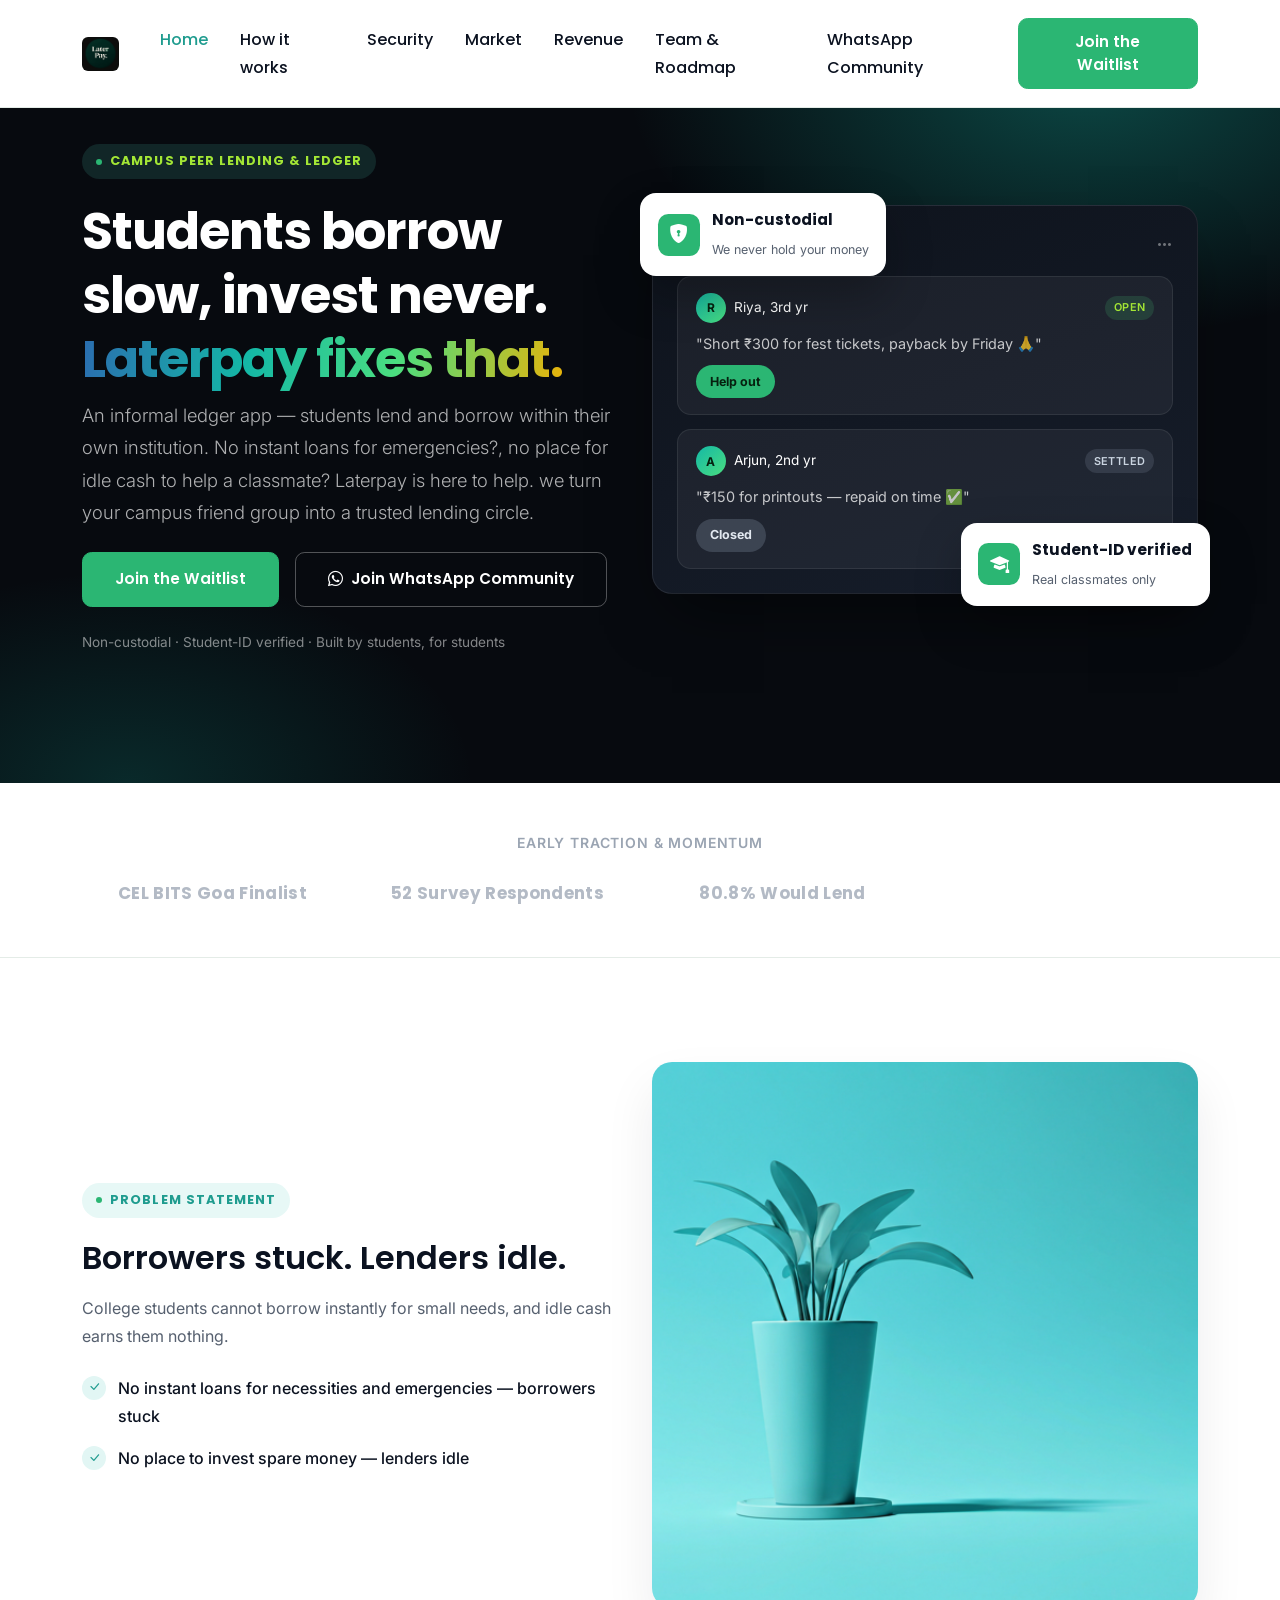
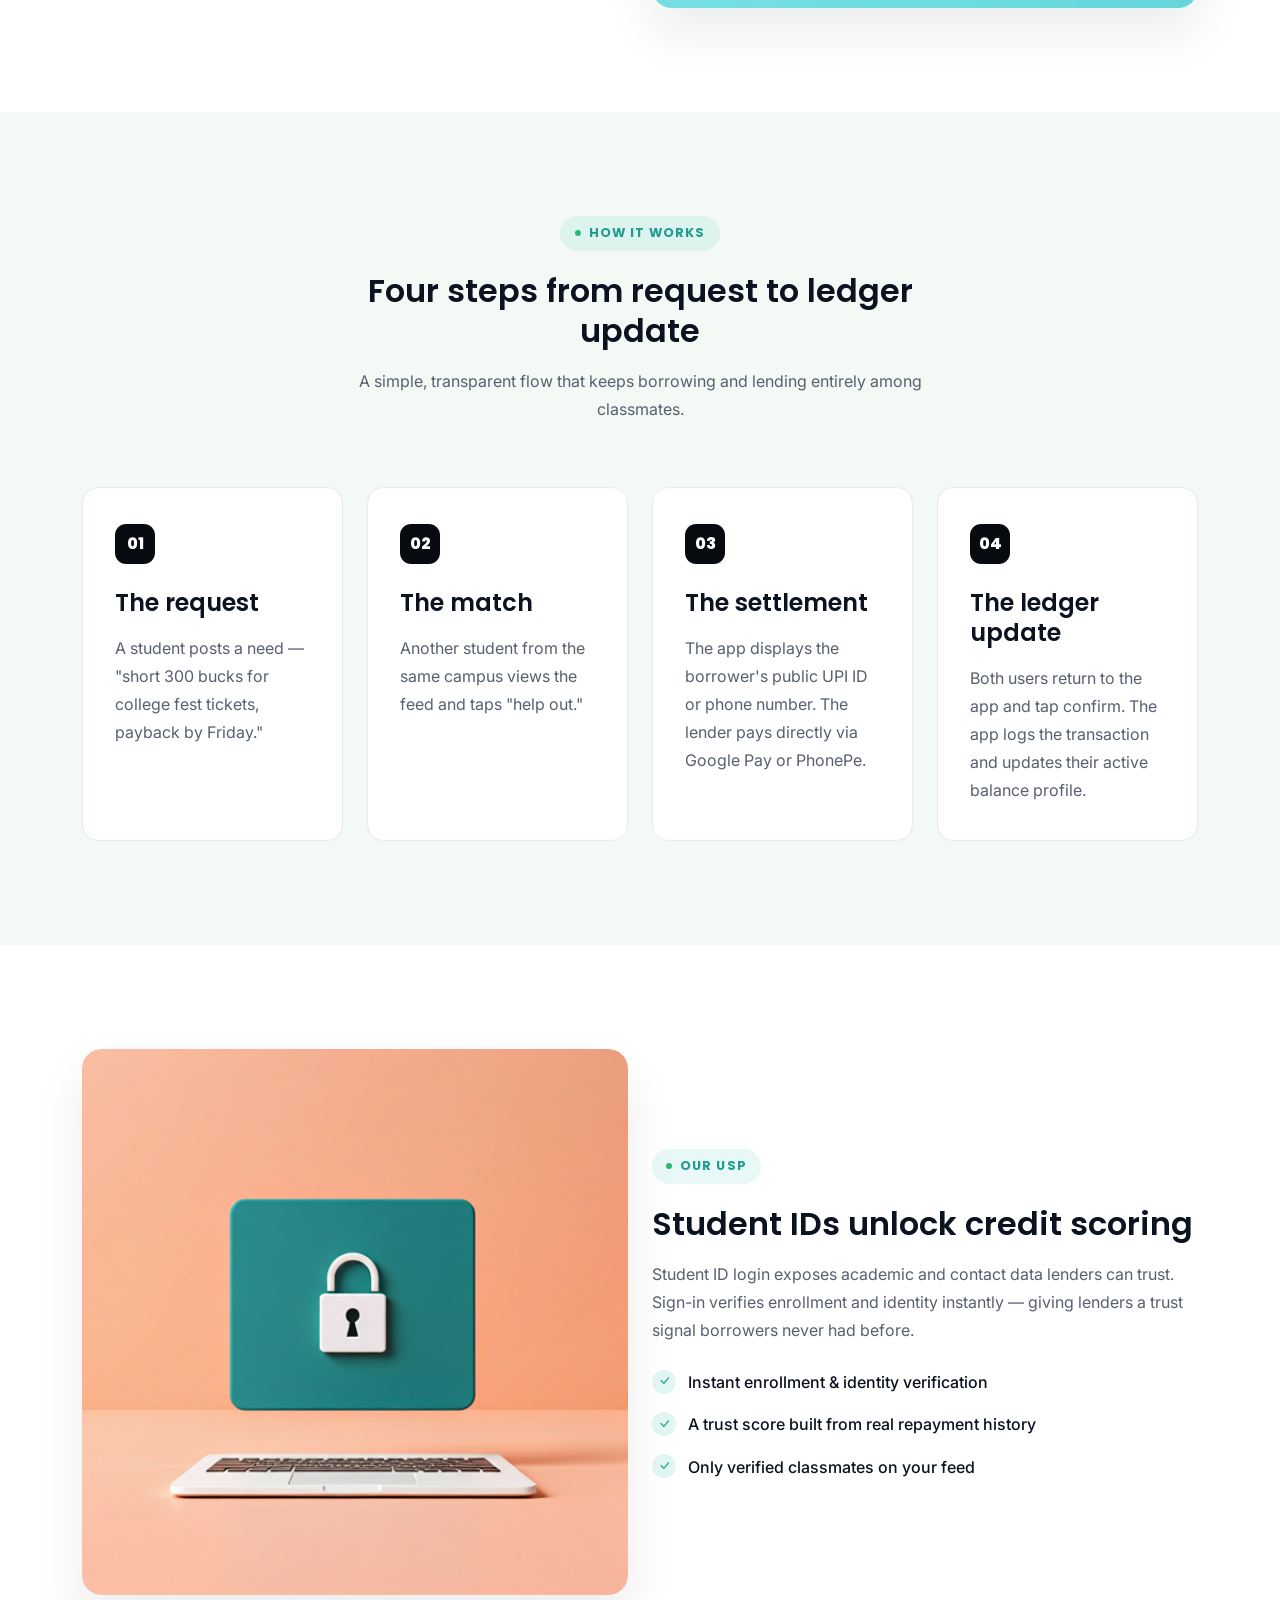
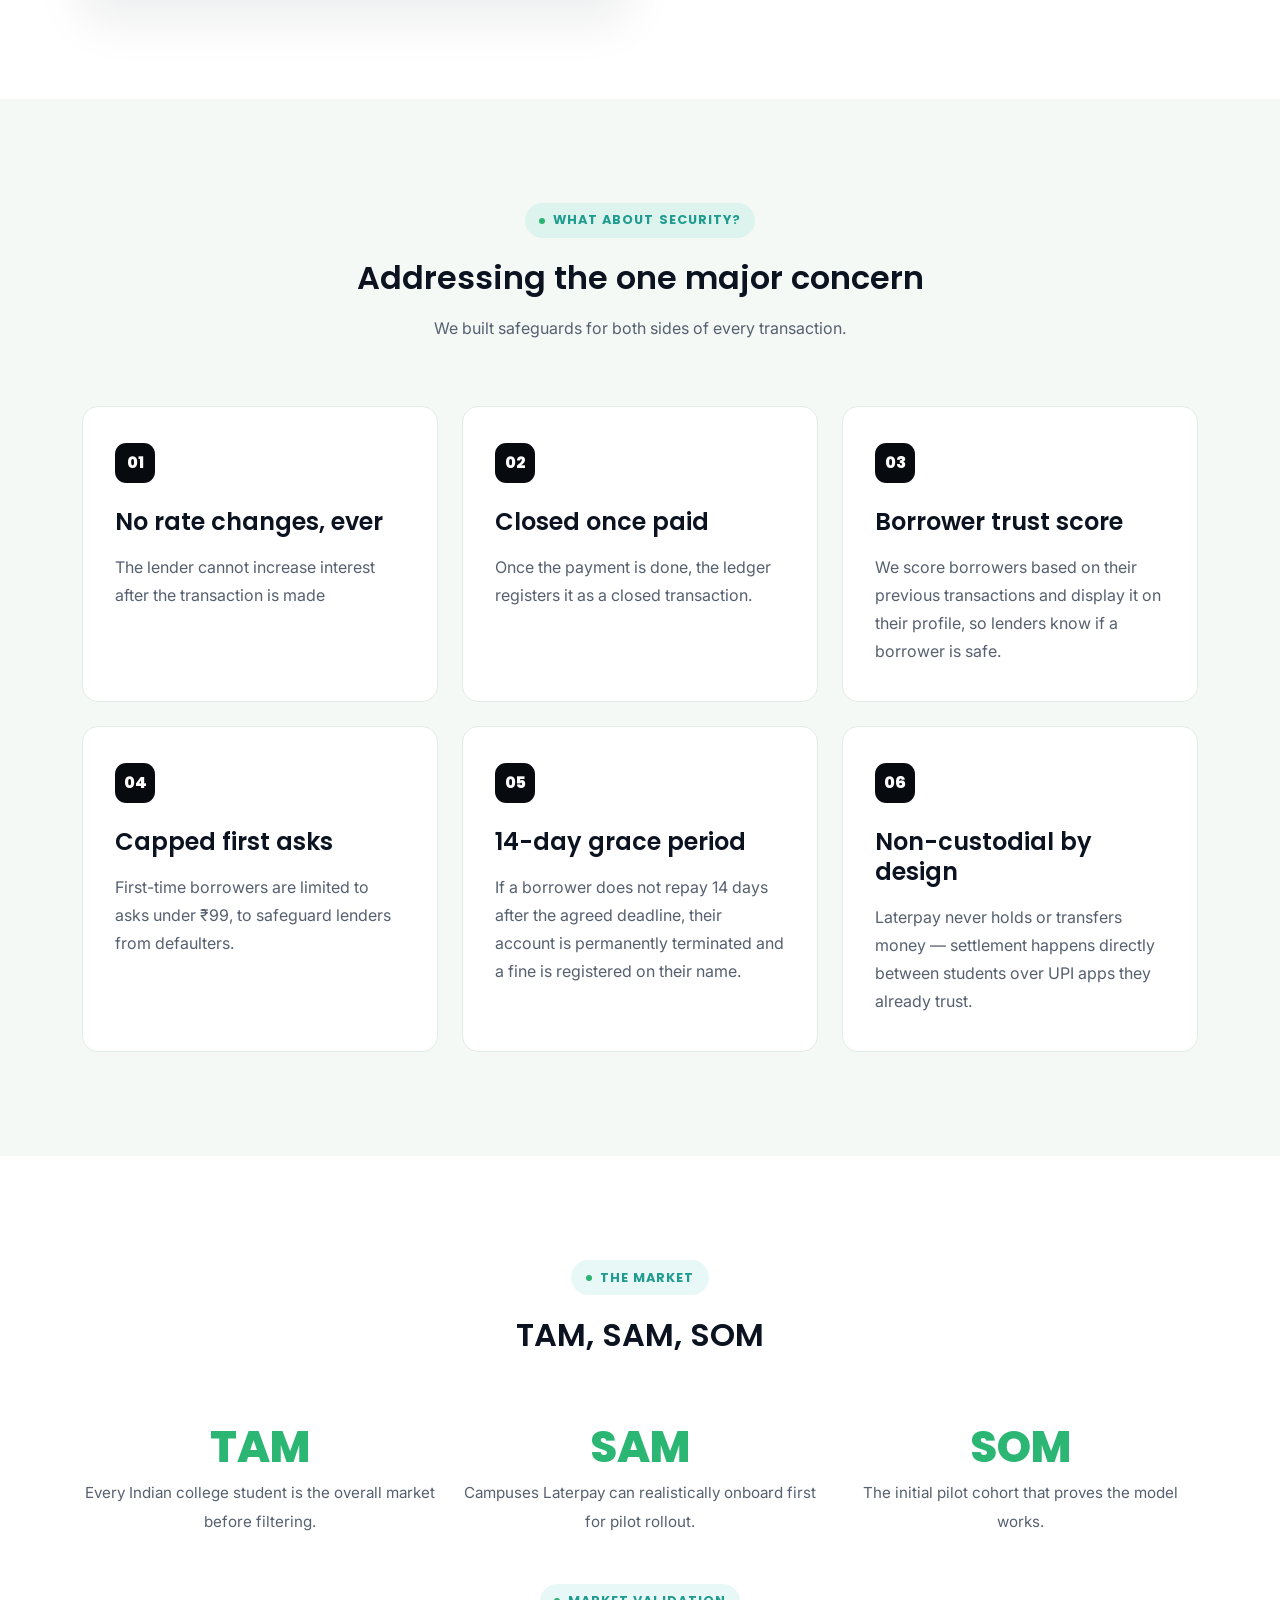
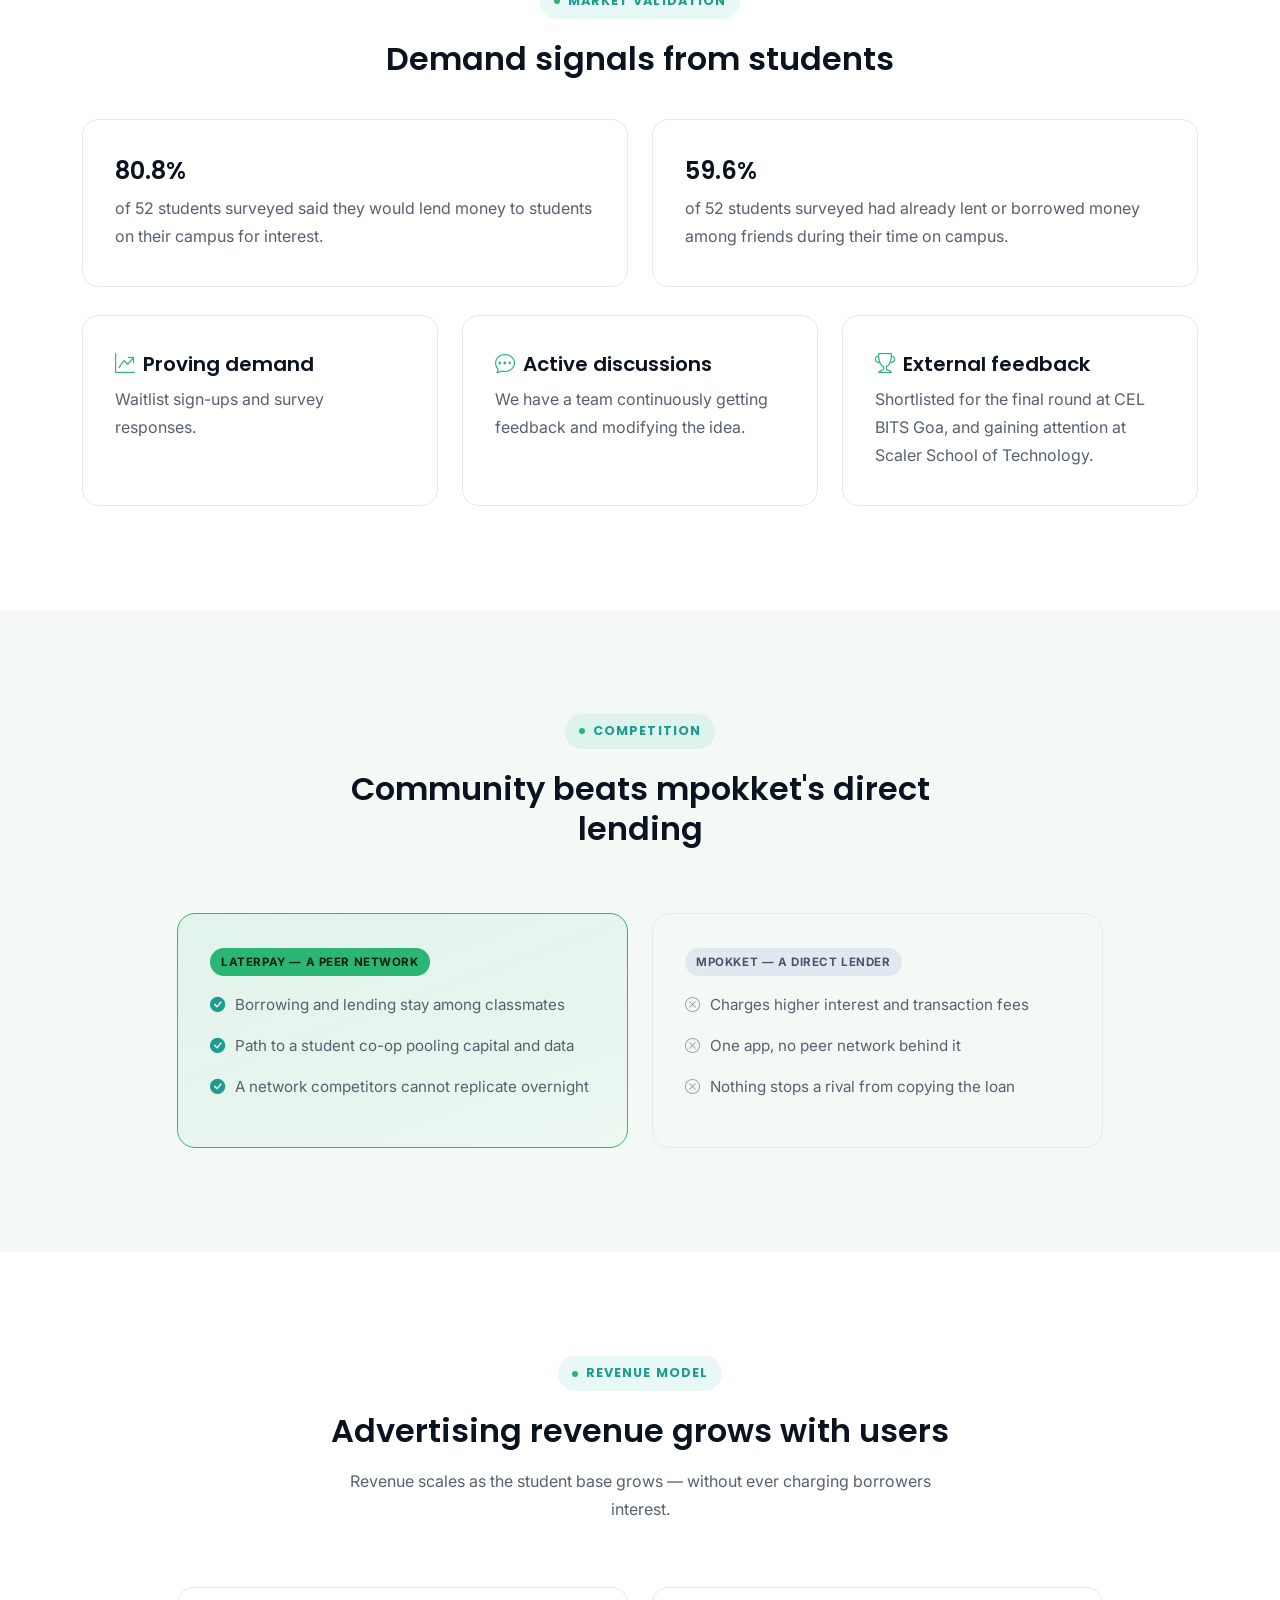
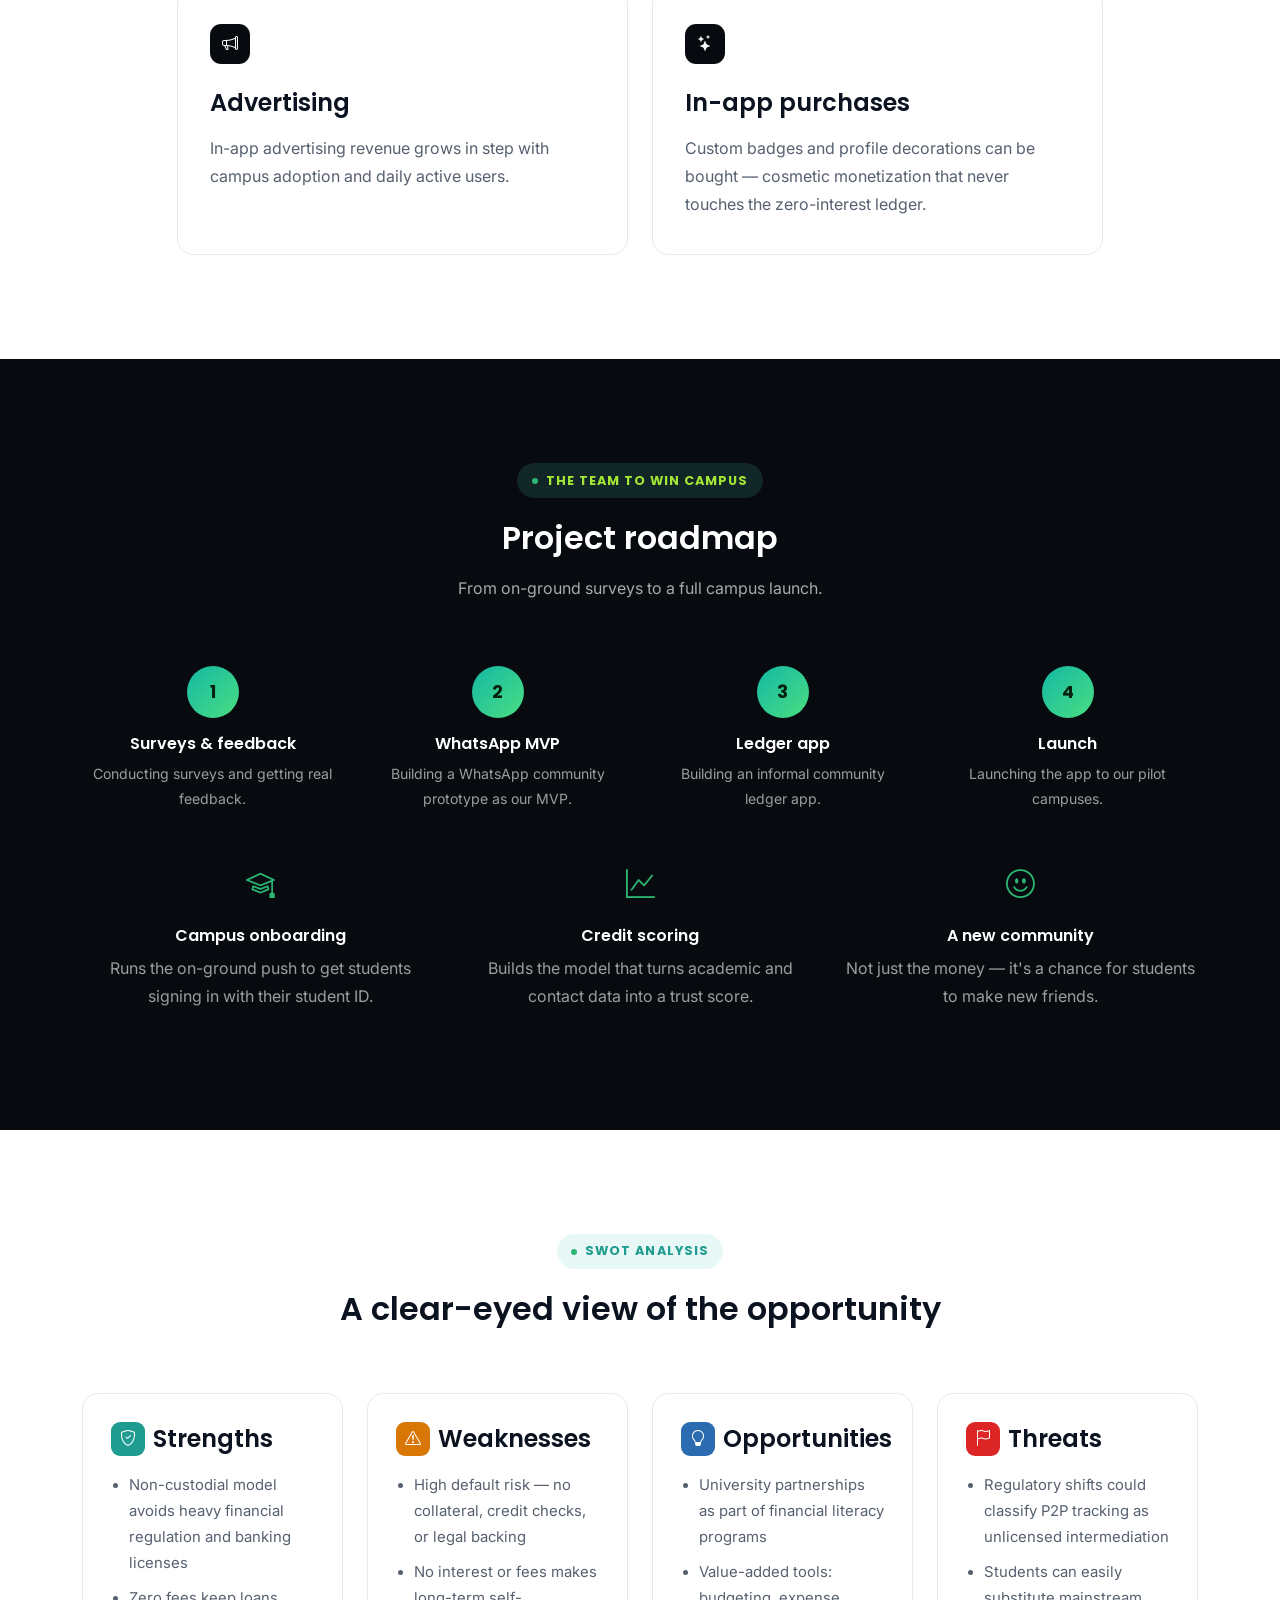
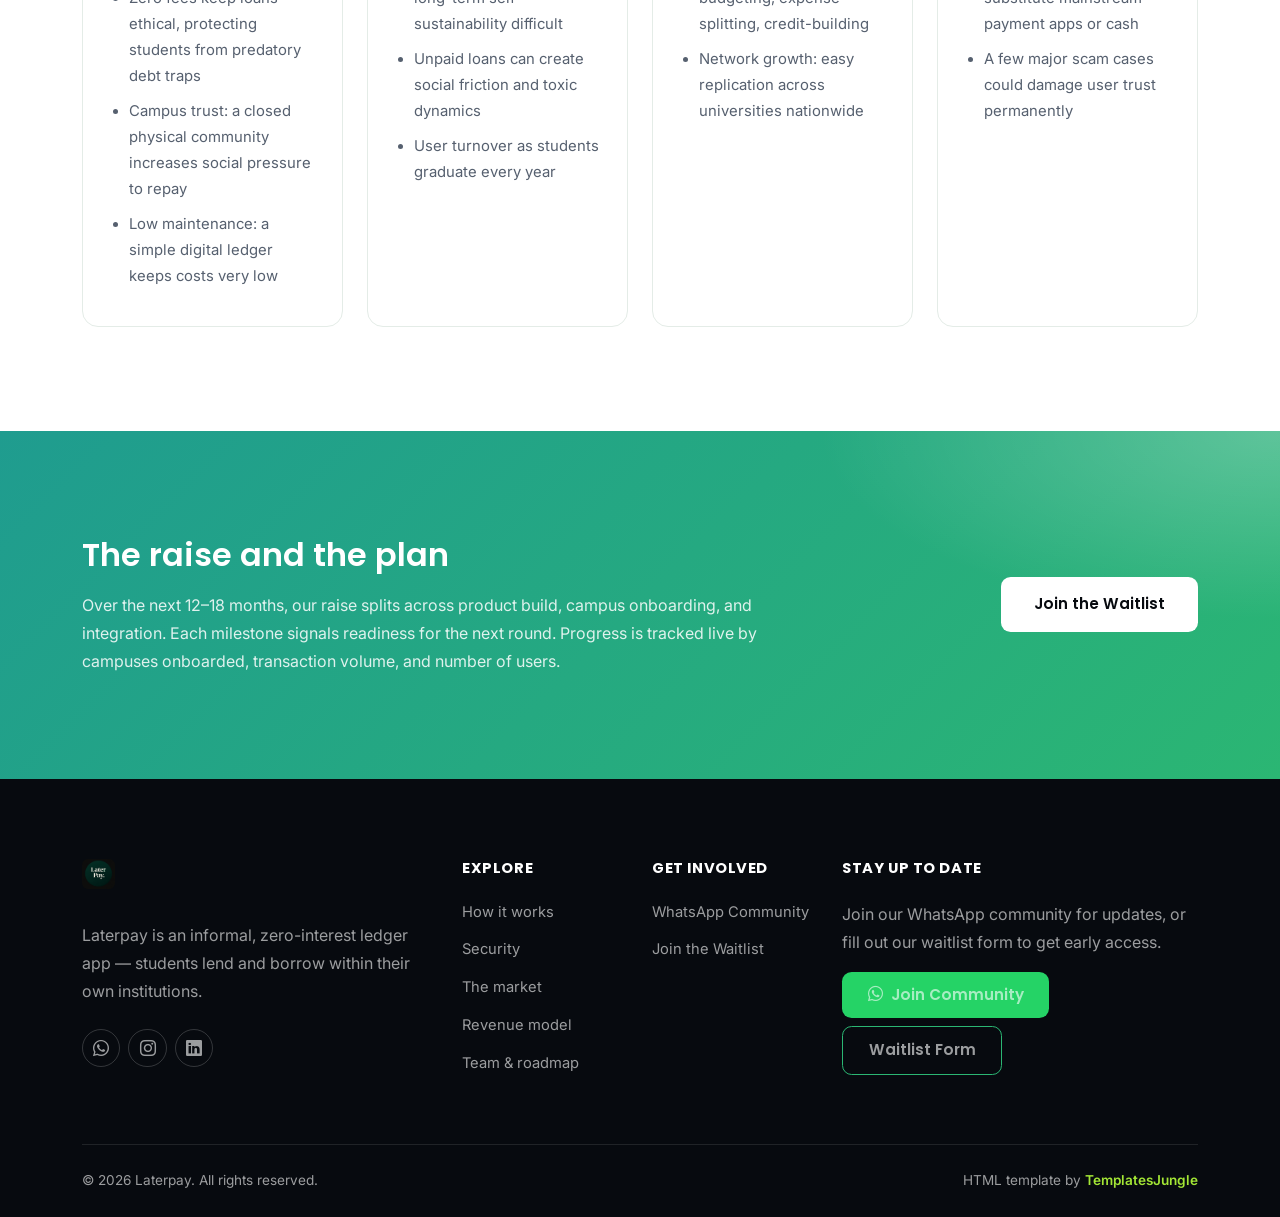
==== index.html @ 03072b3c "Update logo image references in index.html" ====
<!doctype html>
<html lang="en">
<head>
<meta charset="UTF-8">
<title>Laterpay — Campus Peer Lending & Ledger</title>
<meta name="description" content="Laterpay is an informal ledger app that lets students lend and borrow within their own campus community.">
<meta name="viewport" content="width=device-width, initial-scale=1">
<link rel="icon" type="image/jpeg" href="LaterPay_Logo3.jpeg">
<link href="https://fonts.googleapis.com/css2?family=Inter:wght@400;500;600;700;800&family=Poppins:wght@500;600;700;800&display=swap" rel="stylesheet">
<link rel="stylesheet" href="assets/vendor/bootstrap/css/bootstrap.min.css">
<link rel="stylesheet" href="assets/vendor/bootstrap-icons/bootstrap-icons.min.css">
<link rel="stylesheet" href="assets/css/style.css">
<link rel="stylesheet" href="assets/css/laterpay.css">
</head>
<body>

<!-- Navbar -->
<nav class="navbar navbar-expand-lg navbar-fluid fixed-top">
  <div class="container">
    <a class="navbar-brand d-flex align-items-center" href="index.html">
      <img src="LaterPay_Logo3.jpeg" alt="Laterpay logo" class="lp-logo">
    </a>
    <button class="navbar-toggler" type="button" data-bs-toggle="collapse" data-bs-target="#lpNav" aria-controls="lpNav" aria-expanded="false" aria-label="Toggle navigation">
      <span class="navbar-toggler-icon"></span>
    </button>
    <div class="collapse navbar-collapse" id="lpNav">
      <ul class="navbar-nav mx-auto py-2 py-lg-0">
        <li class="nav-item"><a class="nav-link active" href="index.html">Home</a></li>
        <li class="nav-item"><a class="nav-link" href="#how-it-works">How it works</a></li>
        <li class="nav-item"><a class="nav-link" href="#security">Security</a></li>
        <li class="nav-item"><a class="nav-link" href="#market">Market</a></li>
        <li class="nav-item"><a class="nav-link" href="#revenue">Revenue</a></li>
        <li class="nav-item"><a class="nav-link" href="#team">Team &amp; Roadmap</a></li>
        <li class="nav-item"><a class="nav-link" href="community.html">WhatsApp Community</a></li>
      </ul>
      <a href="https://forms.gle/BHJaEvY9FjxCz2sE6" target="_blank" rel="noopener" class="btn btn-accent">Join the Waitlist</a>
    </div>
  </div>
</nav>

<!-- Hero -->
<header class="hero-fluid" style="padding-top:9rem;">
  <div class="container position-relative">
    <div class="row align-items-center gy-5">
      <div class="col-lg-6">
        <span class="eyebrow eyebrow-light">Campus Peer Lending &amp; Ledger</span>
        <h1>Students borrow slow, invest never. <span class="lp-gradient-text">Laterpay fixes that.</span></h1>
        <p class="lead">An informal ledger app — students lend and borrow within their own institution. No instant loans for emergencies?, no place for idle cash to help a classmate? Laterpay is here to help. we turn your campus friend group into a trusted lending circle.</p>
        <div class="d-flex flex-wrap gap-3 mt-4">
          <a href="https://forms.gle/BHJaEvY9FjxCz2sE6" target="_blank" rel="noopener" class="btn btn-accent btn-lg">Join the Waitlist</a>
          <a href="community.html" class="btn btn-outline-light-fluid btn-lg"><i class="bi bi-whatsapp me-2"></i>Join WhatsApp Community</a>
        </div>
        <p class="mt-4 mb-0" style="color: rgba(255,255,255,.5); font-size:.85rem;">Non-custodial &middot; Student-ID verified &middot; Built by students, for students</p>
      </div>
      <div class="col-lg-6">
        <div class="hero-visual">
          <div class="lp-app-mock hero-main-img" style="width:100%;">
            <div class="lp-mock-header">
              <span><span class="lp-dot"></span>Laterpay Feed</span>
              <i class="bi bi-three-dots" style="color:rgba(255,255,255,.4);"></i>
            </div>
            <div class="lp-feed-card">
              <div class="lp-feed-top">
                <div class="lp-feed-name"><span class="lp-avatar-mini">R</span>Riya, 3rd yr</div>
                <span class="lp-feed-tag">Open</span>
              </div>
              <p>"Short ₹300 for fest tickets, payback by Friday 🙏"</p>
              <button class="lp-help-btn">Help out</button>
            </div>
            <div class="lp-feed-card">
              <div class="lp-feed-top">
                <div class="lp-feed-name"><span class="lp-avatar-mini">A</span>Arjun, 2nd yr</div>
                <span class="lp-feed-tag" style="background:rgba(148,163,184,.18); color:#cbd5e1;">Settled</span>
              </div>
              <p>"₹150 for printouts — repaid on time ✅"</p>
              <button class="lp-help-btn" style="background:rgba(148,163,184,.25); color:#e2e8f0;">Closed</button>
            </div>
          </div>
          <div class="floating-card d-none d-md-flex" style="top:-0.75rem; left:-0.75rem;">
            <span class="icon-wrap"><i class="bi bi-shield-lock-fill"></i></span>
            <div>
              <strong>Non-custodial</strong>
              <span>We never hold your money</span>
            </div>
          </div>
          <div class="floating-card d-none d-md-flex" style="bottom:-0.75rem; right:-0.75rem; animation-delay:1.5s;">
            <span class="icon-wrap"><i class="bi bi-mortarboard-fill"></i></span>
            <div>
              <strong>Student-ID verified</strong>
              <span>Real classmates only</span>
            </div>
          </div>
        </div>
      </div>
    </div>
  </div>
</header>

<!-- Momentum strip -->
<section class="logo-strip">
  <div class="container">
    <p class="text-center text-uppercase small fw-semibold mb-4" style="letter-spacing:.06em; color:#9aa4b2;">Early traction &amp; momentum</p>
    <div class="row row-cols-2 row-cols-md-4 g-4 align-items-center">
      <div class="col"><div class="brand-word" style="font-size:1.05rem;">CEL BITS Goa Finalist</div></div>
      <div class="col"><div class="brand-word" style="font-size:1.05rem;">52 Survey Respondents</div></div>
      <div class="col"><div class="brand-word" style="font-size:1.05rem;">80.8% Would Lend</div></div>
    </div>
  </div>
</section>

<!-- Problem statement -->
<section class="section-pad">
  <div class="container">
    <div class="row align-items-center gy-5">
      <div class="col-lg-6">
        <span class="eyebrow">Problem statement</span>
        <h2 class="mb-3">Borrowers stuck. Lenders idle.</h2>
        <p>College students cannot borrow instantly for small needs, and idle cash earns them nothing.</p>
        <ul class="check-list mt-4">
          <li><i class="bi bi-check-lg"></i> No instant loans for necessities and emergencies — borrowers stuck</li>
          <li><i class="bi bi-check-lg"></i> No place to invest spare money — lenders idle</li>
        </ul>
      </div>
      <div class="col-lg-6">
        <div class="media-frame shadow-fluid">
          <img src="assets/images/plant-3d.png" alt="Idle savings illustration">
        </div>
      </div>
    </div>
  </div>
</section>

<!-- How it works -->
<section id="how-it-works" class="section-pad bg-light-fluid">
  <div class="container">
    <div class="row justify-content-center text-center mb-5">
      <div class="col-lg-7">
        <span class="eyebrow">How it works</span>
        <h2 class="mb-3">Four steps from request to ledger update</h2>
        <p>A simple, transparent flow that keeps borrowing and lending entirely among classmates.</p>
      </div>
    </div>
    <div class="row g-4">
      <div class="col-lg-3 col-md-6">
        <div class="feature-card">
          <span class="feature-num">01</span>
          <h4 class="mb-3">The request</h4>
          <p class="mb-0">A student posts a need — "short 300 bucks for college fest tickets, payback by Friday."</p>
        </div>
      </div>
      <div class="col-lg-3 col-md-6">
        <div class="feature-card">
          <span class="feature-num">02</span>
          <h4 class="mb-3">The match</h4>
          <p class="mb-0">Another student from the same campus views the feed and taps "help out."</p>
        </div>
      </div>
      <div class="col-lg-3 col-md-6">
        <div class="feature-card">
          <span class="feature-num">03</span>
          <h4 class="mb-3">The settlement</h4>
          <p class="mb-0">The app displays the borrower's public UPI ID or phone number. The lender pays directly via Google Pay or PhonePe.</p>
        </div>
      </div>
      <div class="col-lg-3 col-md-6">
        <div class="feature-card">
          <span class="feature-num">04</span>
          <h4 class="mb-3">The ledger update</h4>
          <p class="mb-0">Both users return to the app and tap confirm. The app logs the transaction and updates their active balance profile.</p>
        </div>
      </div>
    </div>
  </div>
</section>

<!-- USP: Student ID -->
<section class="section-pad">
  <div class="container">
    <div class="row align-items-center gy-5">
      <div class="col-lg-6">
        <div class="media-frame shadow-fluid">
          <img src="assets/images/security-lock-3d.png" alt="Student ID verification illustration">
        </div>
      </div>
      <div class="col-lg-6">
        <span class="eyebrow">Our USP</span>
        <h2 class="mb-3">Student IDs unlock credit scoring</h2>
        <p>Student ID login exposes academic and contact data lenders can trust. Sign-in verifies enrollment and identity instantly — giving lenders a trust signal borrowers never had before.</p>
        <ul class="check-list mt-4">
          <li><i class="bi bi-check-lg"></i> Instant enrollment &amp; identity verification</li>
          <li><i class="bi bi-check-lg"></i> A trust score built from real repayment history</li>
          <li><i class="bi bi-check-lg"></i> Only verified classmates on your feed</li>
        </ul>
      </div>
    </div>
  </div>
</section>

<!-- Security -->
<section id="security" class="section-pad bg-light-fluid">
  <div class="container">
    <div class="row justify-content-center text-center mb-5">
      <div class="col-lg-7">
        <span class="eyebrow">What about security?</span>
        <h2 class="mb-3">Addressing the one major concern</h2>
        <p>We built safeguards for both sides of every transaction.</p>
      </div>
    </div>
    <div class="row g-4">
      <div class="col-lg-4 col-md-6">
        <div class="feature-card">
          <span class="feature-num">01</span>
          <h4 class="mb-3">No rate changes, ever</h4>
          <p class="mb-0">The lender cannot increase interest after the transaction is made</p>
        </div>
      </div>
      <div class="col-lg-4 col-md-6">
        <div class="feature-card">
          <span class="feature-num">02</span>
          <h4 class="mb-3">Closed once paid</h4>
          <p class="mb-0">Once the payment is done, the ledger registers it as a closed transaction.</p>
        </div>
      </div>
      <div class="col-lg-4 col-md-6">
        <div class="feature-card">
          <span class="feature-num">03</span>
          <h4 class="mb-3">Borrower trust score</h4>
          <p class="mb-0">We score borrowers based on their previous transactions and display it on their profile, so lenders know if a borrower is safe.</p>
        </div>
      </div>
      <div class="col-lg-4 col-md-6">
        <div class="feature-card">
          <span class="feature-num">04</span>
          <h4 class="mb-3">Capped first asks</h4>
          <p class="mb-0">First-time borrowers are limited to asks under ₹99, to safeguard lenders from defaulters.</p>
        </div>
      </div>
      <div class="col-lg-4 col-md-6">
        <div class="feature-card">
          <span class="feature-num">05</span>
          <h4 class="mb-3">14-day grace period</h4>
          <p class="mb-0">If a borrower does not repay 14 days after the agreed deadline, their account is permanently terminated and a fine is registered on their name.</p>
        </div>
      </div>
      <div class="col-lg-4 col-md-6">
        <div class="feature-card">
          <span class="feature-num">06</span>
          <h4 class="mb-3">Non-custodial by design</h4>
          <p class="mb-0">Laterpay never holds or transfers money — settlement happens directly between students over UPI apps they already trust.</p>
        </div>
      </div>
    </div>
  </div>
</section>

<!-- Market -->
<section id="market" class="section-pad">
  <div class="container">
    <div class="row justify-content-center text-center mb-5">
      <div class="col-lg-7">
        <span class="eyebrow">The market</span>
        <h2 class="mb-3">TAM, SAM, SOM</h2>
      </div>
    </div>
    <div class="row g-4 text-center mb-5">
      <div class="col-md-4">
        <div class="stat-block lp-stat-light">
          <h3 class="text-accent">TAM</h3>
          <span>Every Indian college student is the overall market before filtering.</span>
        </div>
      </div>
      <div class="col-md-4">
        <div class="stat-block lp-stat-light">
          <h3 class="text-accent">SAM</h3>
          <span>Campuses Laterpay can realistically onboard first for pilot rollout.</span>
        </div>
      </div>
      <div class="col-md-4">
        <div class="stat-block lp-stat-light">
          <h3 class="text-accent">SOM</h3>
          <span>The initial pilot cohort that proves the model works.</span>
        </div>
      </div>
    </div>

    <div class="row justify-content-center text-center mb-4">
      <div class="col-lg-7">
        <span class="eyebrow">Market validation</span>
        <h2 class="mb-3">Demand signals from students</h2>
      </div>
    </div>
    <div class="row g-4 align-items-stretch">
      <div class="col-md-6">
        <div class="feature-card h-100">
          <h4 class="mb-2">80.8%</h4>
          <p class="mb-0">of 52 students surveyed said they would lend money to students on their campus for interest.</p>
        </div>
      </div>
      <div class="col-md-6">
        <div class="feature-card h-100">
          <h4 class="mb-2">59.6%</h4>
          <p class="mb-0">of 52 students surveyed had already lent or borrowed money among friends during their time on campus.</p>
        </div>
      </div>
    </div>
    <div class="row g-4 mt-1">
      <div class="col-lg-4 col-md-6">
        <div class="feature-card">
          <h5 class="mb-2"><i class="bi bi-graph-up-arrow text-accent me-2"></i>Proving demand</h5>
          <p class="mb-0">Waitlist sign-ups and survey responses.</p>
        </div>
      </div>
      <div class="col-lg-4 col-md-6">
        <div class="feature-card">
          <h5 class="mb-2"><i class="bi bi-chat-dots text-accent me-2"></i>Active discussions</h5>
          <p class="mb-0">We have a team continuously getting feedback and modifying the idea.</p>
        </div>
      </div>
      <div class="col-lg-4 col-md-6">
        <div class="feature-card">
          <h5 class="mb-2"><i class="bi bi-trophy text-accent me-2"></i>External feedback</h5>
          <p class="mb-0">Shortlisted for the final round at CEL BITS Goa, and gaining attention at Scaler School of Technology.</p>
        </div>
      </div>
    </div>
  </div>
</section>

<!-- Competition -->
<section class="section-pad bg-light-fluid">
  <div class="container">
    <div class="row justify-content-center text-center mb-5">
      <div class="col-lg-7">
        <span class="eyebrow">Competition</span>
        <h2 class="mb-3">Community beats mpokket's direct lending</h2>
      </div>
    </div>
    <div class="row g-4 justify-content-center">
      <div class="col-lg-5">
        <div class="compare-card compare-win">
          <span class="compare-badge">Laterpay — a peer network</span>
          <ul>
            <li><i class="bi bi-check-circle-fill"></i> Borrowing and lending stay among classmates</li>
            <li><i class="bi bi-check-circle-fill"></i> Path to a student co-op pooling capital and data</li>
            <li><i class="bi bi-check-circle-fill"></i> A network competitors cannot replicate overnight</li>
          </ul>
        </div>
      </div>
      <div class="col-lg-5">
        <div class="compare-card compare-lose">
          <span class="compare-badge">mpokket — a direct lender</span>
          <ul>
            <li><i class="bi bi-x-circle"></i> Charges higher interest and transaction fees</li>
            <li><i class="bi bi-x-circle"></i> One app, no peer network behind it</li>
            <li><i class="bi bi-x-circle"></i> Nothing stops a rival from copying the loan</li>
          </ul>
        </div>
      </div>
    </div>
  </div>
</section>

<!-- Revenue -->
<section id="revenue" class="section-pad">
  <div class="container">
    <div class="row justify-content-center text-center mb-5">
      <div class="col-lg-7">
        <span class="eyebrow">Revenue model</span>
        <h2 class="mb-3">Advertising revenue grows with users</h2>
        <p>Revenue scales as the student base grows — without ever charging borrowers interest.</p>
      </div>
    </div>
    <div class="row g-4 justify-content-center">
      <div class="col-lg-5 col-md-6">
        <div class="feature-card h-100">
          <span class="feature-num"><i class="bi bi-megaphone"></i></span>
          <h4 class="mb-3">Advertising</h4>
          <p class="mb-0">In-app advertising revenue grows in step with campus adoption and daily active users.</p>
        </div>
      </div>
      <div class="col-lg-5 col-md-6">
        <div class="feature-card h-100">
          <span class="feature-num"><i class="bi bi-stars"></i></span>
          <h4 class="mb-3">In-app purchases</h4>
          <p class="mb-0">Custom badges and profile decorations can be bought — cosmetic monetization that never touches the zero-interest ledger.</p>
        </div>
      </div>
    </div>
  </div>
</section>

<!-- Team & Roadmap -->
<section id="team" class="section-pad bg-dark-navy">
  <div class="container">
    <div class="row justify-content-center text-center mb-5">
      <div class="col-lg-7">
        <span class="eyebrow eyebrow-light">The team to win campus</span>
        <h2 class="mb-3" style="color:#fff;">Project roadmap</h2>
        <p style="color:rgba(255,255,255,.65);">From on-ground surveys to a full campus launch.</p>
      </div>
    </div>
    <div class="row g-4">
      <div class="col-lg-3 col-6">
        <div class="roadmap-step">
          <div class="roadmap-num">1</div>
          <h6 style="color:#fff;">Surveys &amp; feedback</h6>
          <p style="color:rgba(255,255,255,.6);">Conducting surveys and getting real feedback.</p>
        </div>
      </div>
      <div class="col-lg-3 col-6">
        <div class="roadmap-step">
          <div class="roadmap-num">2</div>
          <h6 style="color:#fff;">WhatsApp MVP</h6>
          <p style="color:rgba(255,255,255,.6);">Building a WhatsApp community prototype as our MVP.</p>
        </div>
      </div>
      <div class="col-lg-3 col-6">
        <div class="roadmap-step">
          <div class="roadmap-num">3</div>
          <h6 style="color:#fff;">Ledger app</h6>
          <p style="color:rgba(255,255,255,.6);">Building an informal community ledger app.</p>
        </div>
      </div>
      <div class="col-lg-3 col-6">
        <div class="roadmap-step">
          <div class="roadmap-num">4</div>
          <h6 style="color:#fff;">Launch</h6>
          <p style="color:rgba(255,255,255,.6);">Launching the app to our pilot campuses.</p>
        </div>
      </div>
    </div>
    <div class="row g-4 mt-4 text-center">
      <div class="col-lg-4">
        <i class="bi bi-mortarboard text-accent" style="font-size:1.8rem;"></i>
        <h6 class="mt-3 mb-2" style="color:#fff;">Campus onboarding</h6>
        <p style="color:rgba(255,255,255,.6);">Runs the on-ground push to get students signing in with their student ID.</p>
      </div>
      <div class="col-lg-4">
        <i class="bi bi-graph-up text-accent" style="font-size:1.8rem;"></i>
        <h6 class="mt-3 mb-2" style="color:#fff;">Credit scoring</h6>
        <p style="color:rgba(255,255,255,.6);">Builds the model that turns academic and contact data into a trust score.</p>
      </div>
      <div class="col-lg-4">
        <i class="bi bi-emoji-smile text-accent" style="font-size:1.8rem;"></i>
        <h6 class="mt-3 mb-2" style="color:#fff;">A new community</h6>
        <p style="color:rgba(255,255,255,.6);">Not just the money — it's a chance for students to make new friends.</p>
      </div>
    </div>
  </div>
</section>

<!-- SWOT -->
<section class="section-pad">
  <div class="container">
    <div class="row justify-content-center text-center mb-5">
      <div class="col-lg-7">
        <span class="eyebrow">SWOT analysis</span>
        <h2 class="mb-3">A clear-eyed view of the opportunity</h2>
      </div>
    </div>
    <div class="row g-4">
      <div class="col-lg-3 col-md-6">
        <div class="swot-card swot-strengths">
          <h4><span class="swot-icon"><i class="bi bi-shield-check"></i></span>Strengths</h4>
          <ul>
            <li>Non-custodial model avoids heavy financial regulation and banking licenses</li>
            <li>Zero fees keep loans ethical, protecting students from predatory debt traps</li>
            <li>Campus trust: a closed physical community increases social pressure to repay</li>
            <li>Low maintenance: a simple digital ledger keeps costs very low</li>
          </ul>
        </div>
      </div>
      <div class="col-lg-3 col-md-6">
        <div class="swot-card swot-weaknesses">
          <h4><span class="swot-icon"><i class="bi bi-exclamation-triangle"></i></span>Weaknesses</h4>
          <ul>
            <li>High default risk — no collateral, credit checks, or legal backing</li>
            <li>No interest or fees makes long-term self-sustainability difficult</li>
            <li>Unpaid loans can create social friction and toxic dynamics</li>
            <li>User turnover as students graduate every year</li>
          </ul>
        </div>
      </div>
      <div class="col-lg-3 col-md-6">
        <div class="swot-card swot-opportunities">
          <h4><span class="swot-icon"><i class="bi bi-lightbulb"></i></span>Opportunities</h4>
          <ul>
            <li>University partnerships as part of financial literacy programs</li>
            <li>Value-added tools: budgeting, expense splitting, credit-building</li>
            <li>Network growth: easy replication across universities nationwide</li>
          </ul>
        </div>
      </div>
      <div class="col-lg-3 col-md-6">
        <div class="swot-card swot-threats">
          <h4><span class="swot-icon"><i class="bi bi-flag"></i></span>Threats</h4>
          <ul>
            <li>Regulatory shifts could classify P2P tracking as unlicensed intermediation</li>
            <li>Students can easily substitute mainstream payment apps or cash</li>
            <li>A few major scam cases could damage user trust permanently</li>
          </ul>
        </div>
      </div>
    </div>
  </div>
</section>

<!-- CTA -->
<section class="cta-dark section-pad">
  <div class="container">
    <div class="row align-items-center position-relative">
      <div class="col-lg-8">
        <h2 class="mb-3">The raise and the plan</h2>
        <p class="mb-lg-0">Over the next 12–18 months, our raise splits across product build, campus onboarding, and integration. Each milestone signals readiness for the next round. Progress is tracked live by campuses onboarded, transaction volume, and number of users.</p>
      </div>
      <div class="col-lg-4 text-lg-end mt-4 mt-lg-0">
        <a href="https://forms.gle/BHJaEvY9FjxCz2sE6" target="_blank" rel="noopener" class="btn btn-white-fluid btn-lg">Join the Waitlist</a>
      </div>
    </div>
  </div>
</section>

<!-- Footer -->
<footer class="footer-fluid">
  <div class="container">
    <div class="row gy-5">
      <div class="col-lg-4">
        <a class="navbar-brand mb-3 d-inline-flex align-items-center" href="index.html">
          <img src="LaterPay_Logo3.jpeg" alt="Laterpay logo" class="lp-logo">
        </a>
        <p class="mt-3">Laterpay is an informal, zero-interest ledger app — students lend and borrow within their own institutions.</p>
        <div class="d-flex gap-2 mt-4">
          <a href="community.html" class="social-icon" aria-label="WhatsApp Community"><i class="bi bi-whatsapp"></i></a>
          <a href="#" class="social-icon" aria-label="Instagram"><i class="bi bi-instagram"></i></a>
          <a href="#" class="social-icon" aria-label="LinkedIn"><i class="bi bi-linkedin"></i></a>
        </div>
      </div>
      <div class="col-lg-2 col-6">
        <h6>Explore</h6>
        <ul>
          <li><a href="#how-it-works">How it works</a></li>
          <li><a href="#security">Security</a></li>
          <li><a href="#market">The market</a></li>
          <li><a href="#revenue">Revenue model</a></li>
          <li><a href="#team">Team &amp; roadmap</a></li>
        </ul>
      </div>
      <div class="col-lg-2 col-6">
        <h6>Get involved</h6>
        <ul>
          <li><a href="community.html">WhatsApp Community</a></li>
          <li><a href="https://forms.gle/BHJaEvY9FjxCz2sE6" target="_blank" rel="noopener">Join the Waitlist</a></li>
        </ul>
      </div>
      <div class="col-lg-4">
        <h6>Stay up to date</h6>
        <p>Join our WhatsApp community for updates, or fill out our waitlist form to get early access.</p>
        <div class="d-flex flex-wrap gap-2">
          <a href="community.html" class="btn btn-whatsapp"><i class="bi bi-whatsapp me-1"></i> Join Community</a>
          <a href="https://forms.gle/BHJaEvY9FjxCz2sE6" target="_blank" rel="noopener" class="btn btn-outline-accent">Waitlist Form</a>
        </div>
      </div>
    </div>
    <div class="footer-bottom d-flex flex-column flex-md-row justify-content-between align-items-center gap-2 text-center text-md-start">
      <p class="mb-0">&copy; <span class="currentYear"></span> Laterpay. All rights reserved.</p>
      <p class="mb-0">HTML template by <a href="https://templatesjungle.com" target="_blank" rel="noopener" class="credit-link">TemplatesJungle</a></p>
    </div>
  </div>
</footer>

<button class="back-to-top" aria-label="Back to top"><i class="bi bi-arrow-up"></i></button>

<script src="assets/vendor/bootstrap/js/bootstrap.bundle.min.js"></script>
<script src="assets/js/script.js"></script>
</body>
</html>
---- assets/css/style.css ----
/*
  Fluid — SaaS Landing Page Template
  HTML template by TemplatesJungle (https://templatesjungle.com)
*/

:root {
  --fluid-dark: #0b1220;
  --fluid-dark-2: #121b2e;
  --fluid-dark-3: #1a2740;
  --fluid-accent: #14b8a6;
  --fluid-accent-dark: #0d9488;
  --fluid-accent-light: #5eead4;
  --fluid-body: #5b6478;
  --fluid-heading: #101828;
  --fluid-light-bg: #f5f8fb;
  --fluid-border: #e7ecf2;
  --fluid-font-body: 'Inter', -apple-system, BlinkMacSystemFont, 'Segoe UI', sans-serif;
  --fluid-font-heading: 'Poppins', 'Inter', -apple-system, BlinkMacSystemFont, 'Segoe UI', sans-serif;
}

html {
  scroll-behavior: smooth;
}

body {
  font-family: var(--fluid-font-body);
  color: var(--fluid-body);
  font-size: 1rem;
  line-height: 1.75;
  background-color: #fff;
  overflow-x: hidden;
}

h1, h2, h3, h4, h5, h6,
.fluid-heading-font {
  font-family: var(--fluid-font-heading);
  color: var(--fluid-heading);
  font-weight: 600;
  line-height: 1.25;
}

a {
  text-decoration: none;
  color: var(--fluid-accent-dark);
}

p {
  margin-bottom: 1rem;
}

::selection {
  background: var(--fluid-accent);
  color: #fff;
}

.text-accent { color: var(--fluid-accent) !important; }
.bg-accent { background-color: var(--fluid-accent) !important; }
.bg-dark-navy { background-color: var(--fluid-dark) !important; }
.bg-light-fluid { background-color: var(--fluid-light-bg) !important; }

.section-pad {
  padding-top: 6.5rem;
  padding-bottom: 6.5rem;
}

@media (max-width: 767.98px) {
  .section-pad {
    padding-top: 4rem;
    padding-bottom: 4rem;
  }
}

.eyebrow {
  display: inline-flex;
  align-items: center;
  gap: .5rem;
  font-family: var(--fluid-font-heading);
  font-size: .8rem;
  font-weight: 700;
  letter-spacing: .08em;
  text-transform: uppercase;
  color: var(--fluid-accent-dark);
  background: rgba(20, 184, 166, .1);
  padding: .4rem .9rem;
  border-radius: 50rem;
  margin-bottom: 1.25rem;
}

.eyebrow::before {
  content: "";
  width: 6px;
  height: 6px;
  border-radius: 50%;
  background: var(--fluid-accent);
  display: inline-block;
}

.eyebrow-light {
  background: rgba(94, 234, 212, .12);
  color: var(--fluid-accent-light);
}

/* ---------- Buttons ---------- */
.btn {
  font-family: var(--fluid-font-heading);
  font-weight: 600;
  border-radius: .6rem;
  padding: .75rem 1.6rem;
  font-size: .95rem;
}

.btn-lg {
  padding: .95rem 2rem;
}

.btn-accent {
  background-color: var(--fluid-accent);
  border-color: var(--fluid-accent);
  color: #fff;
}

.btn-accent:hover,
.btn-accent:focus {
  background-color: var(--fluid-accent-dark);
  border-color: var(--fluid-accent-dark);
  color: #fff;
}

.btn-outline-light-fluid {
  border: 1px solid rgba(255, 255, 255, .3);
  color: #fff;
  background: transparent;
}

.btn-outline-light-fluid:hover {
  background: rgba(255, 255, 255, .1);
  color: #fff;
}

.btn-outline-accent {
  border: 1px solid var(--fluid-accent);
  color: var(--fluid-accent-dark);
  background: transparent;
}

.btn-outline-accent:hover {
  background: var(--fluid-accent);
  color: #fff;
}

.btn-white-fluid {
  background: #fff;
  color: var(--fluid-dark);
}

.btn-white-fluid:hover {
  background: var(--fluid-accent);
  color: #fff;
}

/* ---------- PRO badge ---------- */
.badge-pro {
  display: inline-block;
  font-family: var(--fluid-font-heading);
  font-size: .58rem;
  font-weight: 700;
  letter-spacing: .04em;
  color: #10241f;
  background: linear-gradient(135deg, #5eead4, #14b8a6);
  padding: .12rem .4rem;
  border-radius: .3rem;
  line-height: 1.4;
  vertical-align: middle;
  margin-left: .35rem;
  box-shadow: 0 2px 6px rgba(20, 184, 166, .35);
}

/* ---------- Navbar ---------- */
.navbar-fluid {
  padding-top: 1.1rem;
  padding-bottom: 1.1rem;
  background-color: #fff;
  border-bottom: 1px solid var(--fluid-border);
}

.navbar-fluid .navbar-brand {
  font-family: var(--fluid-font-heading);
  font-weight: 800;
  font-size: 1.4rem;
  color: var(--fluid-heading);
  display: inline-flex;
  align-items: center;
  gap: .5rem;
}

.navbar-fluid .navbar-brand .logo-dot {
  width: 12px;
  height: 12px;
  border-radius: 4px;
  background: var(--fluid-accent);
  display: inline-block;
}

.navbar-fluid .nav-link {
  font-family: var(--fluid-font-heading);
  font-weight: 500;
  color: var(--fluid-heading);
  padding: .5rem 1rem !important;
}

.navbar-fluid .nav-link:hover,
.navbar-fluid .nav-link.active {
  color: var(--fluid-accent-dark);
}

.navbar-fluid .dropdown-menu {
  border: none;
  box-shadow: 0 20px 45px rgba(16, 24, 40, .12);
  border-radius: .75rem;
  padding: .6rem;
  min-width: 15rem;
}

.navbar-fluid .dropdown-item {
  border-radius: .5rem;
  padding: .55rem .8rem;
  font-size: .92rem;
  display: flex;
  align-items: center;
  justify-content: space-between;
}

.navbar-fluid .dropdown-item:hover,
.navbar-fluid .dropdown-item:focus,
.navbar-fluid .dropdown-item.active,
.navbar-fluid .dropdown-item:active {
  background-color: var(--fluid-light-bg);
  color: var(--fluid-accent-dark);
}

/* ---------- Hero ---------- */
.hero-fluid {
  position: relative;
  background: var(--fluid-dark);
  overflow: hidden;
  padding-top: 6.5rem;
  padding-bottom: 8rem;
}

.hero-fluid::before {
  content: "";
  position: absolute;
  inset: 0;
  background:
    radial-gradient(60% 55% at 85% 10%, rgba(20, 184, 166, .35), transparent 60%),
    radial-gradient(45% 45% at 10% 100%, rgba(20, 184, 166, .18), transparent 60%);
  pointer-events: none;
}

.hero-fluid h1 {
  color: #fff;
  font-size: 3.2rem;
  font-weight: 700;
  letter-spacing: -.02em;
}

@media (max-width: 991.98px) {
  .hero-fluid h1 { font-size: 2.3rem; }
}

.hero-fluid .lead {
  color: rgba(255, 255, 255, .68);
  font-size: 1.15rem;
  max-width: 34rem;
}

.hero-visual {
  position: relative;
  z-index: 1;
}

.hero-visual img.hero-main-img {
  border-radius: 1.25rem;
  box-shadow: 0 30px 60px rgba(0, 0, 0, .45);
  width: 100%;
}

.floating-card {
  position: absolute;
  background: #fff;
  border-radius: 1rem;
  padding: .9rem 1.1rem;
  box-shadow: 0 20px 45px rgba(0, 0, 0, .25);
  display: flex;
  align-items: center;
  gap: .75rem;
  animation: floatY 5s ease-in-out infinite;
}

.floating-card .icon-wrap {
  width: 42px;
  height: 42px;
  border-radius: .65rem;
  display: flex;
  align-items: center;
  justify-content: center;
  font-size: 1.2rem;
  color: #fff;
  background: var(--fluid-accent);
  flex-shrink: 0;
}

.floating-card strong {
  display: block;
  font-family: var(--fluid-font-heading);
  color: var(--fluid-heading);
  font-size: .95rem;
}

.floating-card span {
  font-size: .78rem;
  color: var(--fluid-body);
}

@keyframes floatY {
  0%, 100% { transform: translateY(0); }
  50% { transform: translateY(-12px); }
}

/* ---------- Logo strip ---------- */
.logo-strip {
  padding: 3rem 0;
  border-bottom: 1px solid var(--fluid-border);
}

.logo-strip .brand-word {
  font-family: var(--fluid-font-heading);
  font-weight: 700;
  font-size: 1.35rem;
  color: #9aa4b2;
  opacity: .75;
  text-align: center;
  letter-spacing: .02em;
  transition: opacity .2s ease;
}

.logo-strip .brand-word:hover {
  opacity: 1;
  color: var(--fluid-heading);
}

/* ---------- Numbered feature cards ---------- */
.feature-card {
  background: #fff;
  border: 1px solid var(--fluid-border);
  border-radius: 1rem;
  padding: 2.25rem 2rem;
  height: 100%;
  transition: transform .25s ease, box-shadow .25s ease, border-color .25s ease;
}

.feature-card:hover {
  transform: translateY(-6px);
  box-shadow: 0 25px 45px rgba(16, 24, 40, .08);
  border-color: transparent;
}

.feature-num {
  font-family: var(--fluid-font-heading);
  font-weight: 800;
  font-size: 1rem;
  color: #fff;
  background: var(--fluid-dark);
  width: 2.5rem;
  height: 2.5rem;
  border-radius: .7rem;
  display: inline-flex;
  align-items: center;
  justify-content: center;
  margin-bottom: 1.5rem;
}

.feature-card:hover .feature-num {
  background: var(--fluid-accent);
}

.icon-tile {
  width: 3.25rem;
  height: 3.25rem;
  border-radius: .85rem;
  display: inline-flex;
  align-items: center;
  justify-content: center;
  font-size: 1.5rem;
  color: var(--fluid-accent-dark);
  background: rgba(20, 184, 166, .1);
  margin-bottom: 1.5rem;
}

/* ---------- Split image/text sections ---------- */
.media-frame {
  position: relative;
  border-radius: 1.25rem;
  overflow: hidden;
}

.media-frame img {
  width: 100%;
  display: block;
}

.check-list {
  list-style: none;
  padding: 0;
  margin: 0;
}

.check-list li {
  display: flex;
  align-items: flex-start;
  gap: .75rem;
  margin-bottom: .9rem;
  color: var(--fluid-heading);
  font-weight: 500;
}

.check-list li i {
  color: var(--fluid-accent-dark);
  background: rgba(20, 184, 166, .12);
  border-radius: 50%;
  width: 1.5rem;
  height: 1.5rem;
  flex-shrink: 0;
  display: inline-flex;
  align-items: center;
  justify-content: center;
  font-size: .8rem;
  margin-top: .1rem;
}

/* ---------- Stats ---------- */
.stat-block h3 {
  font-size: 2.75rem;
  font-weight: 800;
  color: var(--fluid-heading);
  margin-bottom: .25rem;
}

.stat-block span {
  color: var(--fluid-body);
  font-size: .95rem;
}

/* ---------- Pricing ---------- */
.pricing-card {
  background: #fff;
  border: 1px solid var(--fluid-border);
  border-radius: 1.25rem;
  padding: 2.5rem 2rem;
  height: 100%;
  transition: transform .25s ease, box-shadow .25s ease;
}

.pricing-card:hover {
  transform: translateY(-6px);
  box-shadow: 0 25px 50px rgba(16, 24, 40, .1);
}

.pricing-card.featured {
  background: var(--fluid-dark);
  border-color: var(--fluid-dark);
  color: #fff;
  position: relative;
}

.pricing-card.featured .fluid-heading-font,
.pricing-card.featured h3,
.pricing-card.featured h4 {
  color: #fff;
}

.pricing-card.featured .price-note,
.pricing-card.featured .check-list li {
  color: rgba(255, 255, 255, .7);
}

.pricing-card.featured .check-list li {
  color: rgba(255, 255, 255, .85);
}

.pricing-card .price {
  font-family: var(--fluid-font-heading);
  font-weight: 800;
  font-size: 3rem;
  color: inherit;
}

.pricing-card .price sup {
  font-size: 1.1rem;
  top: -1.2rem;
}

.pricing-card .price small {
  font-size: 1rem;
  font-weight: 500;
  color: var(--fluid-body);
}

.pricing-card.featured .price small {
  color: rgba(255, 255, 255, .6);
}

.ribbon-popular {
  position: absolute;
  top: -14px;
  right: 2rem;
  background: var(--fluid-accent);
  color: #fff;
  font-family: var(--fluid-font-heading);
  font-size: .72rem;
  font-weight: 700;
  letter-spacing: .04em;
  text-transform: uppercase;
  padding: .35rem .8rem;
  border-radius: 50rem;
}

/* ---------- Testimonials ---------- */
.testimonial-card {
  background: #fff;
  border: 1px solid var(--fluid-border);
  border-radius: 1.1rem;
  padding: 2rem;
  height: 100%;
}

.testimonial-card .stars i {
  color: #f6b93b;
  font-size: .85rem;
}

.avatar-circle {
  width: 3rem;
  height: 3rem;
  border-radius: 50%;
  object-fit: cover;
  flex-shrink: 0;
}

.avatar-initials {
  width: 3rem;
  height: 3rem;
  border-radius: 50%;
  display: inline-flex;
  align-items: center;
  justify-content: center;
  font-family: var(--fluid-font-heading);
  font-weight: 700;
  color: #fff;
  flex-shrink: 0;
}

/* ---------- FAQ ---------- */
.accordion-fluid .accordion-item {
  border: 1px solid var(--fluid-border);
  border-radius: 1rem !important;
  margin-bottom: 1rem;
  overflow: hidden;
}

.accordion-fluid .accordion-button {
  font-family: var(--fluid-font-heading);
  font-weight: 600;
  color: var(--fluid-heading);
  padding: 1.25rem 1.5rem;
}

.accordion-fluid .accordion-button:not(.collapsed) {
  background: var(--fluid-light-bg);
  color: var(--fluid-accent-dark);
  box-shadow: none;
}

.accordion-fluid .accordion-button:focus {
  box-shadow: none;
  border-color: var(--fluid-border);
}

.accordion-fluid .accordion-button::after {
  background-size: 1rem;
}

.accordion-fluid .accordion-body {
  padding: 0 1.5rem 1.5rem;
}

/* ---------- CTA dark ---------- */
.cta-dark {
  background: linear-gradient(135deg, var(--fluid-accent-dark), var(--fluid-accent));
  position: relative;
  overflow: hidden;
}

.cta-dark::before {
  content: "";
  position: absolute;
  inset: 0;
  background: radial-gradient(60% 90% at 100% 0%, rgba(255, 255, 255, .25), transparent 60%);
}

.cta-dark h2 { color: #fff; }
.cta-dark p { color: rgba(255, 255, 255, .85); }

/* ---------- Blog ---------- */
.blog-card {
  border: 1px solid var(--fluid-border);
  border-radius: 1rem;
  overflow: hidden;
  height: 100%;
  transition: transform .25s ease, box-shadow .25s ease;
  background: #fff;
}

.blog-card:hover {
  transform: translateY(-6px);
  box-shadow: 0 25px 45px rgba(16, 24, 40, .08);
}

.blog-card .blog-img {
  aspect-ratio: 16/10;
  overflow: hidden;
}

.blog-card .blog-img img {
  width: 100%;
  height: 100%;
  object-fit: cover;
  transition: transform .4s ease;
}

.blog-card:hover .blog-img img {
  transform: scale(1.06);
}

.blog-card .blog-body {
  padding: 1.5rem;
}

.category-pill {
  display: inline-block;
  font-family: var(--fluid-font-heading);
  font-size: .7rem;
  font-weight: 700;
  text-transform: uppercase;
  letter-spacing: .04em;
  color: var(--fluid-accent-dark);
  background: rgba(20, 184, 166, .1);
  padding: .3rem .7rem;
  border-radius: 50rem;
  margin-bottom: .9rem;
}

.meta-line {
  font-size: .82rem;
  color: #9aa4b2;
  display: flex;
  align-items: center;
  gap: .4rem;
  flex-wrap: wrap;
}

/* ---------- Footer ---------- */
.footer-fluid {
  background: var(--fluid-dark);
  color: rgba(255, 255, 255, .6);
  padding-top: 5rem;
}

.footer-fluid h6 {
  color: #fff;
  font-family: var(--fluid-font-heading);
  font-weight: 700;
  margin-bottom: 1.4rem;
  font-size: .92rem;
  text-transform: uppercase;
  letter-spacing: .04em;
}

.footer-fluid a {
  color: rgba(255, 255, 255, .6);
}

.footer-fluid a:hover {
  color: var(--fluid-accent-light);
}

.footer-fluid .navbar-brand {
  font-family: var(--fluid-font-heading);
  font-weight: 800;
  font-size: 1.4rem;
  color: #fff;
  display: inline-flex;
  align-items: center;
  gap: .5rem;
}

.footer-fluid ul {
  list-style: none;
  padding: 0;
  margin: 0;
}

.footer-fluid ul li {
  margin-bottom: .75rem;
  font-size: .92rem;
}

.social-icon {
  width: 2.4rem;
  height: 2.4rem;
  border-radius: 50%;
  border: 1px solid rgba(255, 255, 255, .18);
  display: inline-flex;
  align-items: center;
  justify-content: center;
  color: #fff;
  transition: background .2s ease, border-color .2s ease;
}

.social-icon:hover {
  background: var(--fluid-accent);
  border-color: var(--fluid-accent);
  color: #fff;
}

.footer-bottom {
  border-top: 1px solid rgba(255, 255, 255, .1);
  margin-top: 3.5rem;
  padding: 1.5rem 0;
  font-size: .85rem;
}

.footer-bottom a.credit-link {
  color: var(--fluid-accent-light);
  font-weight: 600;
}

.newsletter-form .form-control {
  background: rgba(255, 255, 255, .06);
  border: 1px solid rgba(255, 255, 255, .15);
  color: #fff;
  border-radius: .6rem .6rem .6rem .6rem;
  padding: .7rem 1rem;
}

.newsletter-form .form-control::placeholder {
  color: rgba(255, 255, 255, .4);
}

.newsletter-form .form-control:focus {
  box-shadow: none;
  border-color: var(--fluid-accent);
  background: rgba(255, 255, 255, .08);
}

/* ---------- Page header (interior pages) ---------- */
.page-header {
  background: var(--fluid-dark);
  padding: 7.5rem 0 5rem;
  position: relative;
  overflow: hidden;
}

.page-header::before {
  content: "";
  position: absolute;
  inset: 0;
  background: radial-gradient(50% 70% at 90% 0%, rgba(20, 184, 166, .3), transparent 60%);
}

.page-header h1 {
  color: #fff;
  font-size: 2.5rem;
}

.page-header .breadcrumb-fluid {
  color: rgba(255, 255, 255, .55);
  font-size: .92rem;
}

.page-header .breadcrumb-fluid a {
  color: rgba(255, 255, 255, .8);
}

.page-header .breadcrumb-fluid a:hover {
  color: var(--fluid-accent-light);
}

/* ---------- Forms ---------- */
.form-fluid .form-control,
.form-fluid .form-select {
  border: 1px solid var(--fluid-border);
  border-radius: .6rem;
  padding: .8rem 1rem;
  font-size: .95rem;
}

.form-fluid .form-control:focus,
.form-fluid .form-select:focus {
  border-color: var(--fluid-accent);
  box-shadow: 0 0 0 .2rem rgba(20, 184, 166, .15);
}

.form-fluid label {
  font-weight: 500;
  color: var(--fluid-heading);
  margin-bottom: .4rem;
  font-size: .9rem;
}

.contact-info-card {
  background: var(--fluid-light-bg);
  border-radius: 1.1rem;
  padding: 1.75rem;
  height: 100%;
}

.contact-info-card .icon-tile {
  margin-bottom: 1rem;
}

/* ---------- Auth pages ---------- */
.auth-wrap {
  min-height: 100vh;
  display: flex;
  align-items: stretch;
}

.auth-visual {
  background: var(--fluid-dark);
  position: relative;
  overflow: hidden;
  display: flex;
  align-items: center;
  justify-content: center;
  padding: 3rem;
}

.auth-visual::before {
  content: "";
  position: absolute;
  inset: 0;
  background: radial-gradient(60% 60% at 20% 20%, rgba(20, 184, 166, .35), transparent 60%);
}

.auth-form-wrap {
  display: flex;
  align-items: center;
  justify-content: center;
  padding: 3rem 1.5rem;
}

/* ---------- 404 ---------- */
.error-page {
  min-height: 100vh;
  display: flex;
  align-items: center;
  padding: 8rem 0;
}

.error-code {
  font-family: var(--fluid-font-heading);
  font-weight: 800;
  font-size: 8rem;
  line-height: 1;
  background: linear-gradient(135deg, var(--fluid-dark), var(--fluid-accent-dark));
  -webkit-background-clip: text;
  background-clip: text;
  color: transparent;
}

/* ---------- Back to top ---------- */
.back-to-top {
  position: fixed;
  right: 1.5rem;
  bottom: 1.5rem;
  width: 3rem;
  height: 3rem;
  border-radius: 50%;
  background: var(--fluid-accent);
  color: #fff;
  display: none;
  align-items: center;
  justify-content: center;
  z-index: 999;
  box-shadow: 0 10px 25px rgba(20, 184, 166, .4);
  border: none;
}

.back-to-top.show {
  display: inline-flex;
}

/* ---------- Utilities ---------- */
.rounded-fluid { border-radius: 1.25rem; }
.shadow-fluid { box-shadow: 0 25px 50px rgba(16, 24, 40, .08); }
---- assets/css/laterpay.css ----
/*
  Laterpay brand overrides & extra components
  Built on top of the Fluid template (assets/css/style.css)
*/

:root {
  --fluid-dark: #070a0f;
  --fluid-dark-2: #0e131c;
  --fluid-dark-3: #161d2a;
  --fluid-accent: #2bb673;
  --fluid-accent-dark: #1f9c8f;
  --fluid-accent-light: #a3e635;
  --fluid-heading: #0b1220;
  --fluid-body: #56606f;
  --fluid-light-bg: #f4f9f6;
  --fluid-border: #e4ece7;
}

.lp-gradient-text {
  background: linear-gradient(100deg, #2b6cb0 0%, #14b8a6 35%, #4ade80 65%, #eab308 100%);
  -webkit-background-clip: text;
  background-clip: text;
  color: transparent;
}

.navbar-fluid .navbar-brand img.lp-logo {
  height: 34px;
  width: auto;
  margin-right: .55rem;
  border-radius: 6px;
}

.footer-fluid .navbar-brand img.lp-logo {
  height: 30px;
  width: auto;
  margin-right: .5rem;
  border-radius: 6px;
}

/* WhatsApp brand button */
.btn-whatsapp {
  background: #25D366;
  color: #06210f;
  font-weight: 600;
  border: none;
}
.btn-whatsapp:hover,
.btn-whatsapp:focus {
  background: #1ebe5a;
  color: #06210f;
}

/* Hero mock UI card (replaces stock dashboard screenshot) */
.lp-app-mock {
  background: linear-gradient(160deg, var(--fluid-dark-2), var(--fluid-dark-3));
  border: 1px solid rgba(255,255,255,.08);
  border-radius: 20px;
  padding: 1.5rem;
  box-shadow: 0 30px 60px -20px rgba(0,0,0,.55);
  color: #fff;
}
.lp-app-mock .lp-mock-header {
  display: flex;
  align-items: center;
  justify-content: space-between;
  margin-bottom: 1.1rem;
}
.lp-app-mock .lp-mock-header span {
  font-family: var(--fluid-font-heading);
  font-weight: 600;
  font-size: .95rem;
  color: #fff;
}
.lp-app-mock .lp-mock-header .lp-dot {
  width: 8px; height: 8px; border-radius: 50%; background: var(--fluid-accent-light); display:inline-block; margin-right:6px;
}
.lp-feed-card {
  background: rgba(255,255,255,.05);
  border: 1px solid rgba(255,255,255,.08);
  border-radius: 14px;
  padding: 1rem 1.1rem;
  margin-bottom: .85rem;
}
.lp-feed-card:last-child { margin-bottom: 0; }
.lp-feed-card .lp-feed-top {
  display:flex; align-items:center; justify-content:space-between; margin-bottom:.5rem;
}
.lp-feed-card .lp-avatar-mini {
  width: 30px; height: 30px; border-radius: 50%;
  background: linear-gradient(135deg, #14b8a6, #4ade80);
  display:flex; align-items:center; justify-content:center;
  font-size:.75rem; font-weight:700; color:#06210f; margin-right:.5rem;
}
.lp-feed-card .lp-feed-name { display:flex; align-items:center; font-size:.85rem; color:#fff; }
.lp-feed-card .lp-feed-tag {
  font-size:.68rem; text-transform:uppercase; letter-spacing:.04em;
  background: rgba(74,222,128,.15); color: var(--fluid-accent-light);
  padding:.15rem .55rem; border-radius: 999px; font-weight:600;
}
.lp-feed-card p { color: rgba(255,255,255,.75); font-size:.9rem; margin-bottom:.6rem; }
.lp-feed-card .lp-help-btn {
  background: var(--fluid-accent);
  color:#06210f; border:none; font-size:.78rem; font-weight:700;
  padding:.35rem .9rem; border-radius: 999px;
}

/* Stat-style TAM/SAM/SOM & validation blocks reused from .stat-block but on light bg */
.lp-stat-light h3 { color: var(--fluid-accent-dark); }
.lp-stat-light span { color: var(--fluid-body); }

/* SWOT grid */
.swot-card {
  border: 1px solid var(--fluid-border);
  border-radius: 16px;
  padding: 1.75rem;
  height: 100%;
  background: #fff;
}
.swot-card h4 {
  display:flex; align-items:center; gap:.5rem; margin-bottom:1rem;
}
.swot-card h4 .swot-icon {
  width:34px; height:34px; border-radius:9px; display:flex; align-items:center; justify-content:center;
  font-size:1rem; color:#fff; flex-shrink:0;
}
.swot-card ul { padding-left: 1.1rem; margin-bottom:0; }
.swot-card ul li { margin-bottom:.55rem; font-size:.93rem; }
.swot-strengths .swot-icon { background:#1f9c8f; }
.swot-weaknesses .swot-icon { background:#d97706; }
.swot-opportunities .swot-icon { background:#2b6cb0; }
.swot-threats .swot-icon { background:#dc2626; }

/* Compare cards (Laterpay vs mpokket) */
.compare-card {
  border-radius: 18px;
  padding: 2rem;
  height: 100%;
}
.compare-card.compare-win {
  background: linear-gradient(160deg, rgba(43,182,115,.09), rgba(74,222,128,.05));
  border: 1.5px solid var(--fluid-accent);
}
.compare-card.compare-lose {
  background: var(--fluid-light-bg);
  border: 1.5px solid var(--fluid-border);
}
.compare-card .compare-badge {
  display:inline-block; font-size:.72rem; font-weight:700; text-transform:uppercase; letter-spacing:.05em;
  padding:.25rem .7rem; border-radius:999px; margin-bottom:1rem;
}
.compare-win .compare-badge { background: var(--fluid-accent); color:#06210f; }
.compare-lose .compare-badge { background:#e2e8f0; color:#475569; }
.compare-card ul { list-style:none; padding:0; margin:0; }
.compare-card ul li { display:flex; gap:.6rem; margin-bottom:.9rem; font-size:.95rem; }
.compare-win ul li i { color: var(--fluid-accent-dark); }
.compare-lose ul li i { color:#94a3b8; }

/* Roadmap steps */
.roadmap-step {
  text-align:center; padding: 0 .5rem;
}
.roadmap-step .roadmap-num {
  width:52px; height:52px; border-radius:50%;
  background: linear-gradient(135deg, #14b8a6, #4ade80);
  color:#06210f; font-weight:700; font-family: var(--fluid-font-heading);
  display:flex; align-items:center; justify-content:center; margin:0 auto 1rem;
  font-size:1.1rem;
}
.roadmap-step h6 { margin-bottom:.5rem; }
.roadmap-step p { font-size:.88rem; margin-bottom:0; }
.roadmap-line {
  height:2px; background: repeating-linear-gradient(90deg, var(--fluid-border) 0 8px, transparent 8px 16px);
  margin-top:26px;
}

/* WhatsApp community page hero */
.wa-hero {
  background: radial-gradient(1100px 500px at 50% -10%, rgba(37,211,102,.18), transparent 60%), var(--fluid-dark);
  padding: 8.5rem 0 5rem;
  color:#fff;
}
.wa-hero p.lead { color: rgba(255,255,255,.75); }
.wa-icon-badge {
  width:84px; height:84px; border-radius: 22px;
  background: linear-gradient(135deg, #25D366, #1ebe5a);
  display:flex; align-items:center; justify-content:center;
  font-size:2.2rem; color:#06210f; margin:0 auto 1.5rem;
  box-shadow: 0 20px 40px -12px rgba(37,211,102,.5);
}
.wa-step-card {
  background:#fff; border:1px solid var(--fluid-border); border-radius:16px;
  padding: 1.6rem; height:100%;
}
.wa-note {
  background: var(--fluid-light-bg);
  border: 1px dashed var(--fluid-border);
  border-radius: 14px;
  padding: 1.25rem 1.5rem;
  font-size: .92rem;
}
.wa-note code {
  background: #fff;
  border: 1px solid var(--fluid-border);
  padding: .1rem .4rem;
  border-radius: 6px;
  color: var(--fluid-accent-dark);
  word-break: break-all;
}

/* Community group rules */
.rules-card {
  background: #fff;
  border: 1px solid var(--fluid-border);
  border-radius: 18px;
  padding: 2rem;
}
.rules-card h4 {
  display: flex;
  align-items: center;
  gap: .6rem;
  font-size: 1.15rem;
}
.rules-card .rules-icon {
  width: 40px; height: 40px; border-radius: 50%;
  background: var(--fluid-light-bg);
  display: flex; align-items: center; justify-content: center;
  font-size: 1.15rem; flex-shrink: 0;
}
.rules-list {
  list-style: none;
  padding: 0;
  margin: 0 0 1.25rem;
  counter-reset: none;
}
.rules-list li {
  display: flex;
  align-items: flex-start;
  gap: .6rem;
  margin-bottom: .9rem;
  font-size: .95rem;
  line-height: 1.5;
}
.rules-list li:last-child { margin-bottom: 0; }
.rules-emoji { flex-shrink: 0; }
.rules-warning {
  background: rgba(217,119,6,.1);
  border: 1px solid rgba(217,119,6,.3);
  color: #92400e;
  border-radius: 12px;
  padding: .8rem 1.1rem;
  font-size: .88rem;
}

/* Request format card, styled like a chat message */
.format-box {
  background: #fff;
  border: 1px solid var(--fluid-border);
  border-radius: 18px;
  padding: 1.75rem;
  text-align: center;
}
.format-bubble {
  display: inline-block;
  text-align: left;
  background: linear-gradient(160deg, var(--fluid-dark-2), var(--fluid-dark-3));
  color: #fff;
  border-radius: 14px;
  padding: 1.1rem 1.6rem;
  font-family: var(--fluid-font-heading);
  font-size: .95rem;
  line-height: 1.9;
  min-width: 260px;
}
.format-bubble div:first-child {
  font-weight: 700;
  color: var(--fluid-accent-light);
  margin-bottom: .3rem;
}
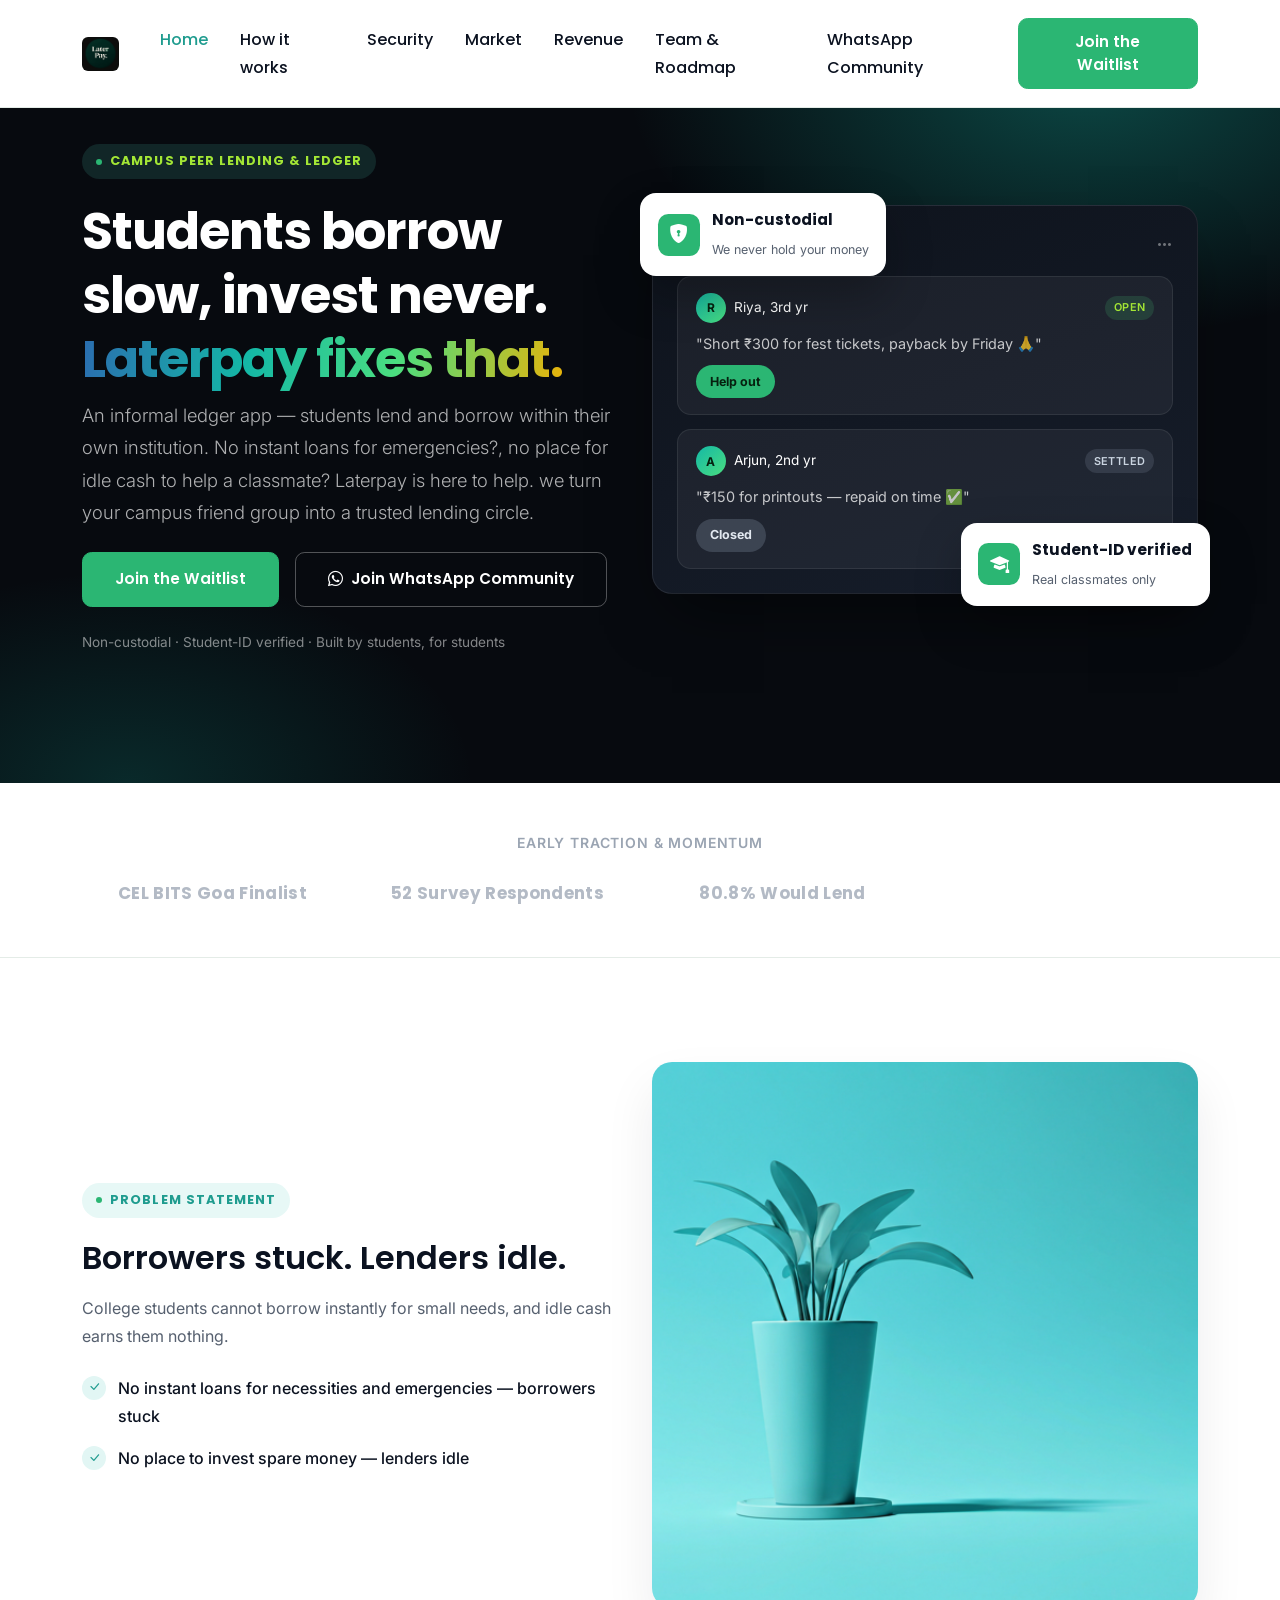
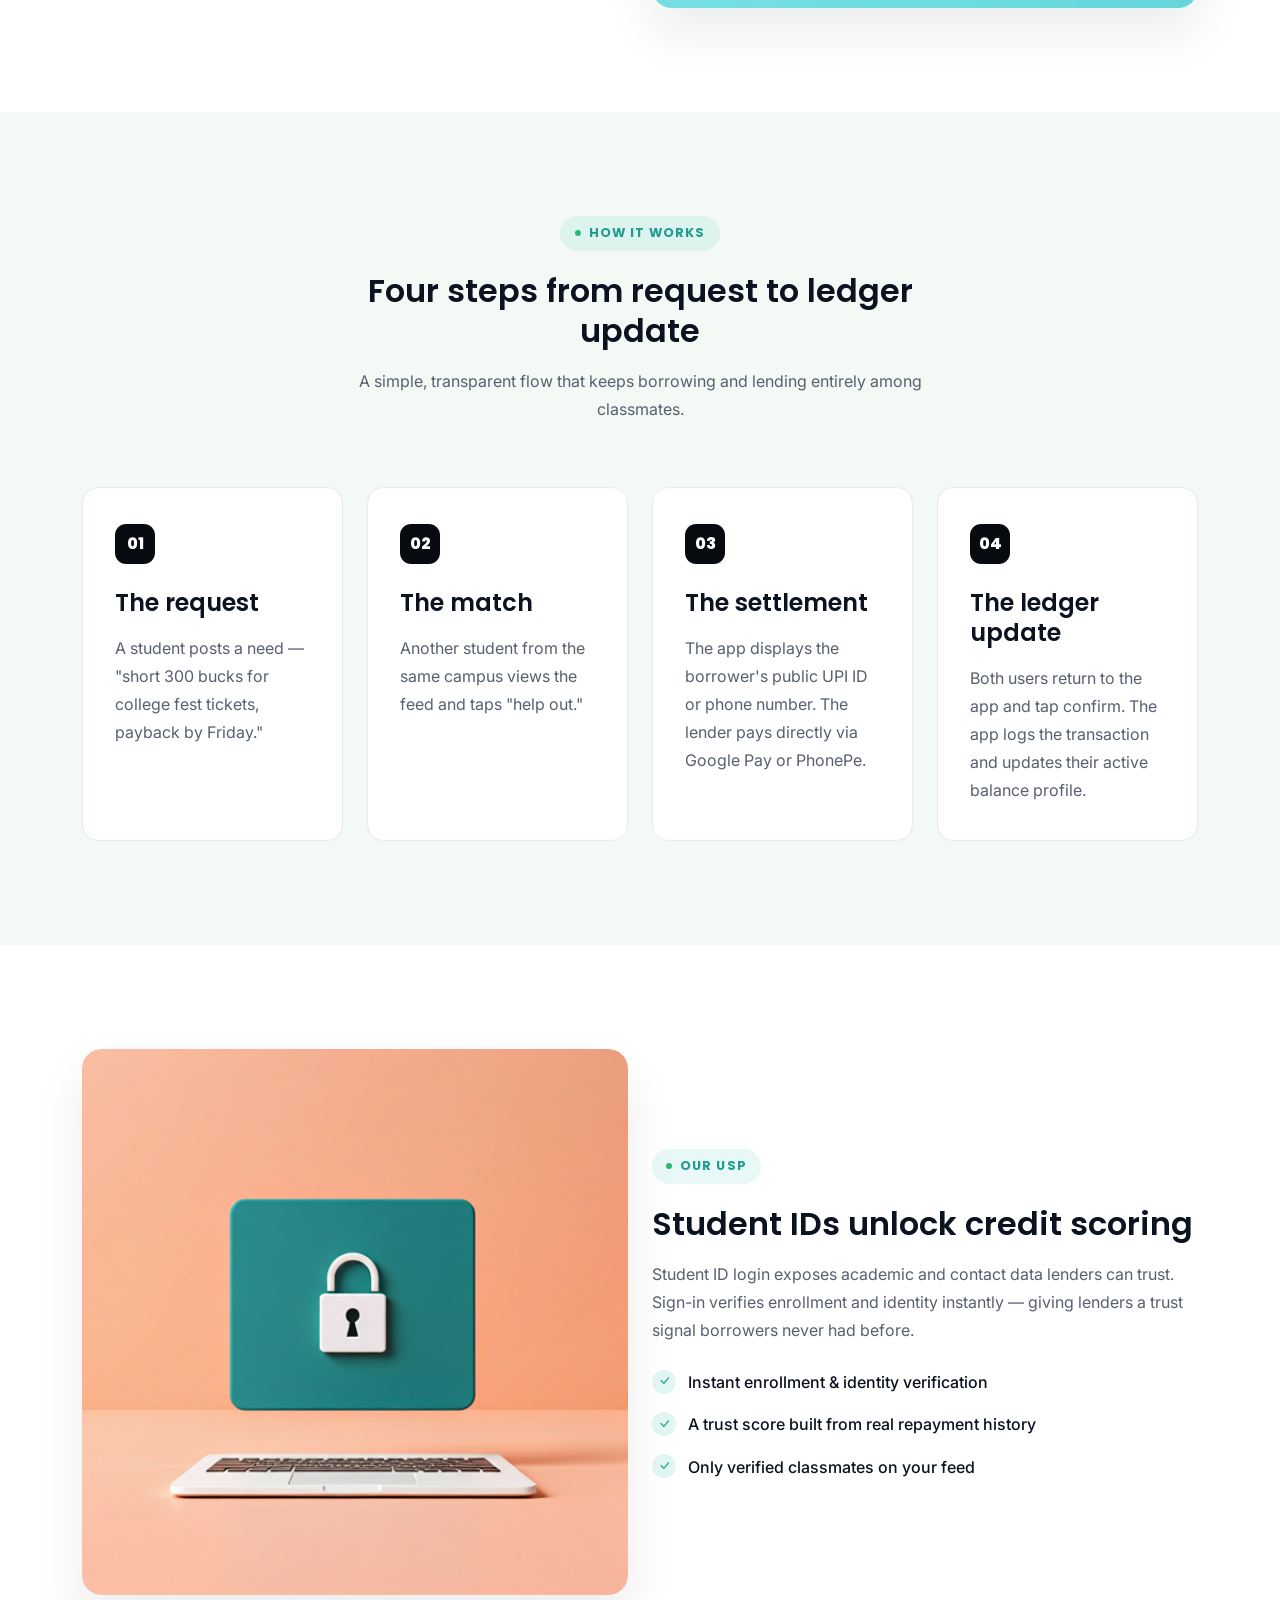
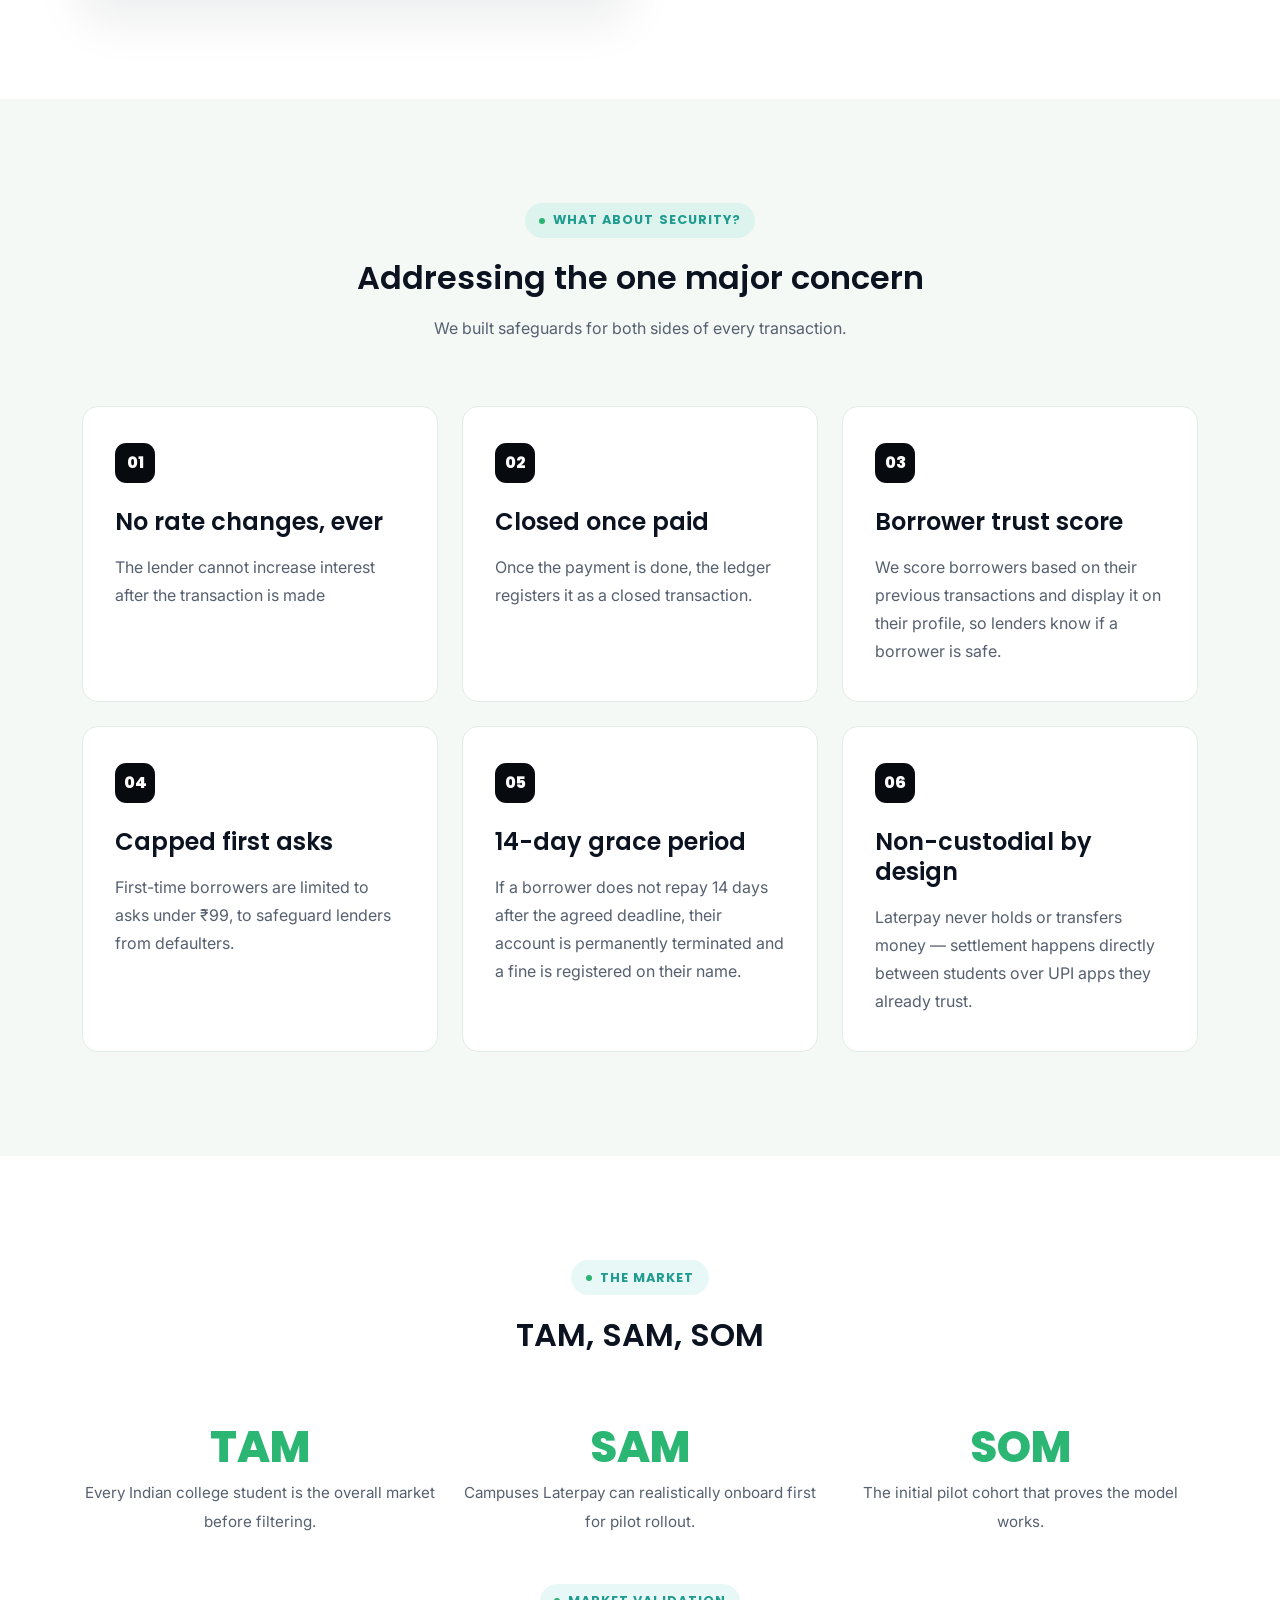
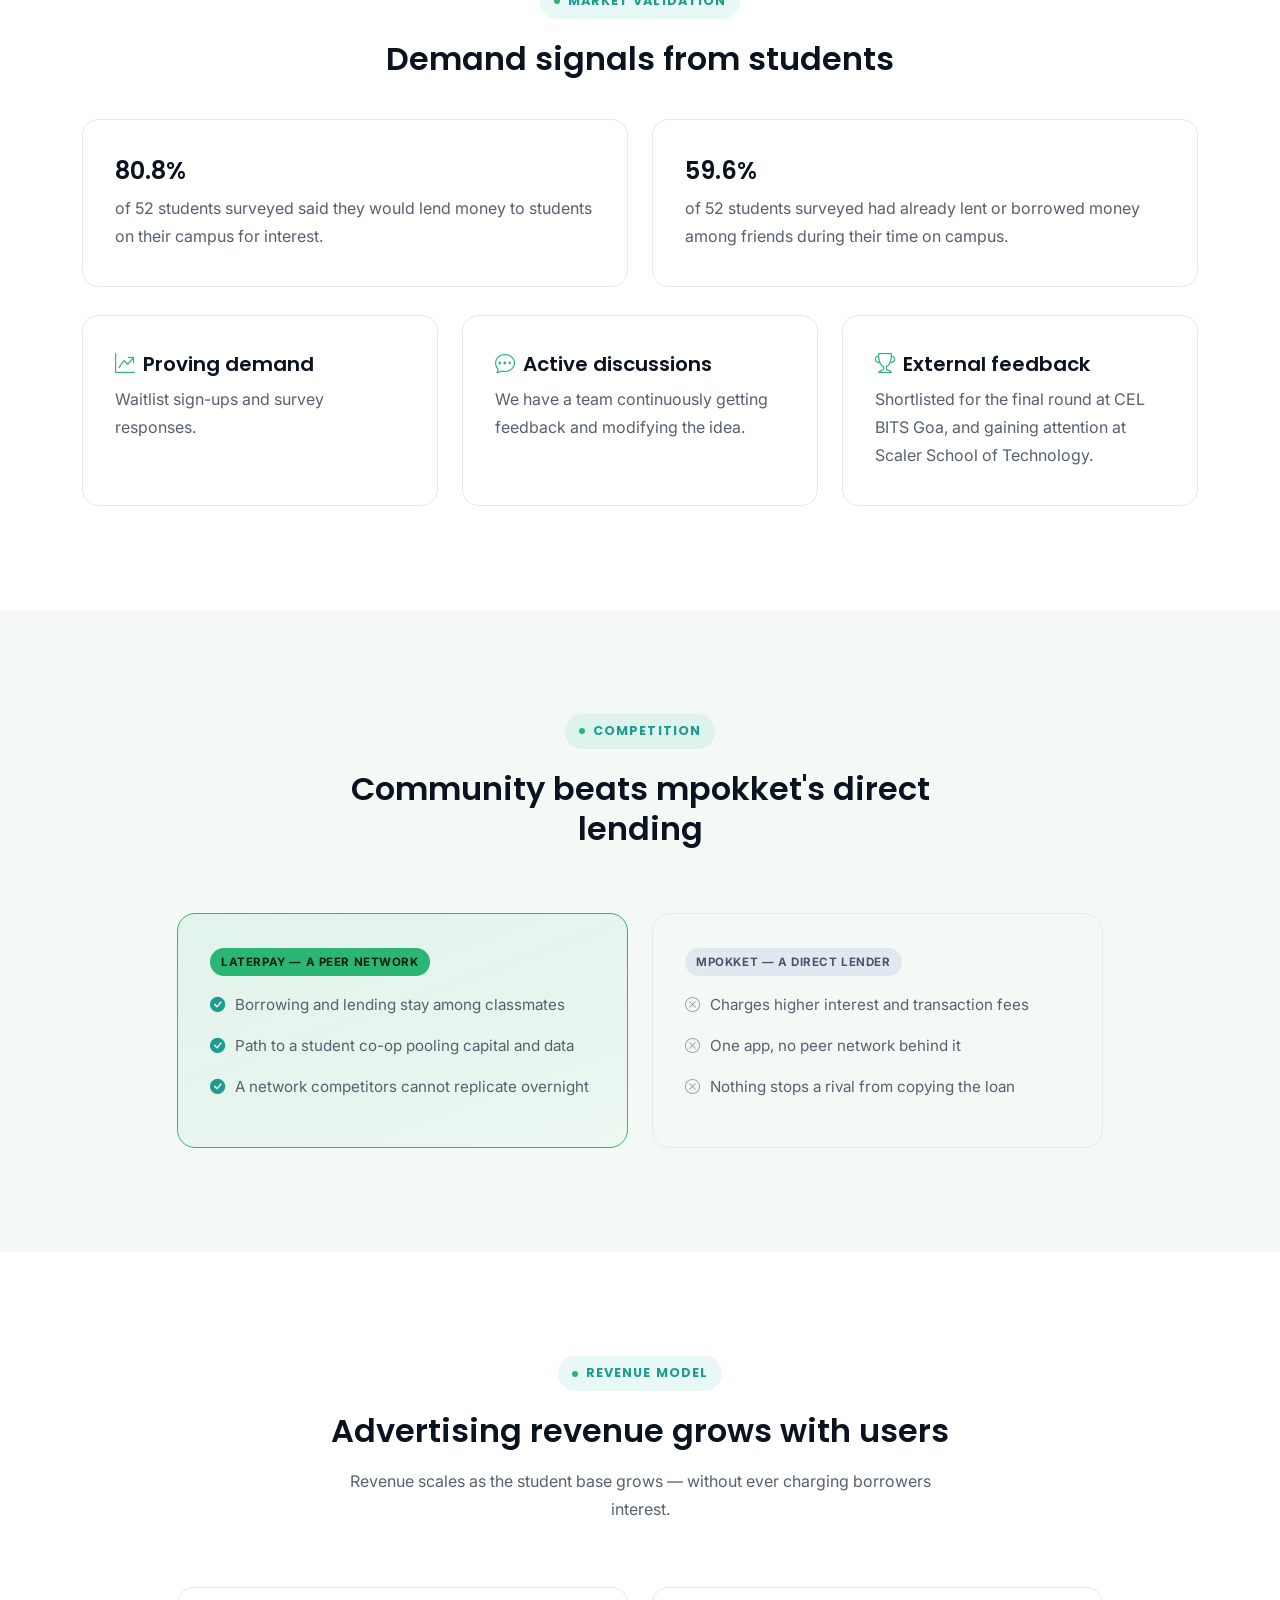
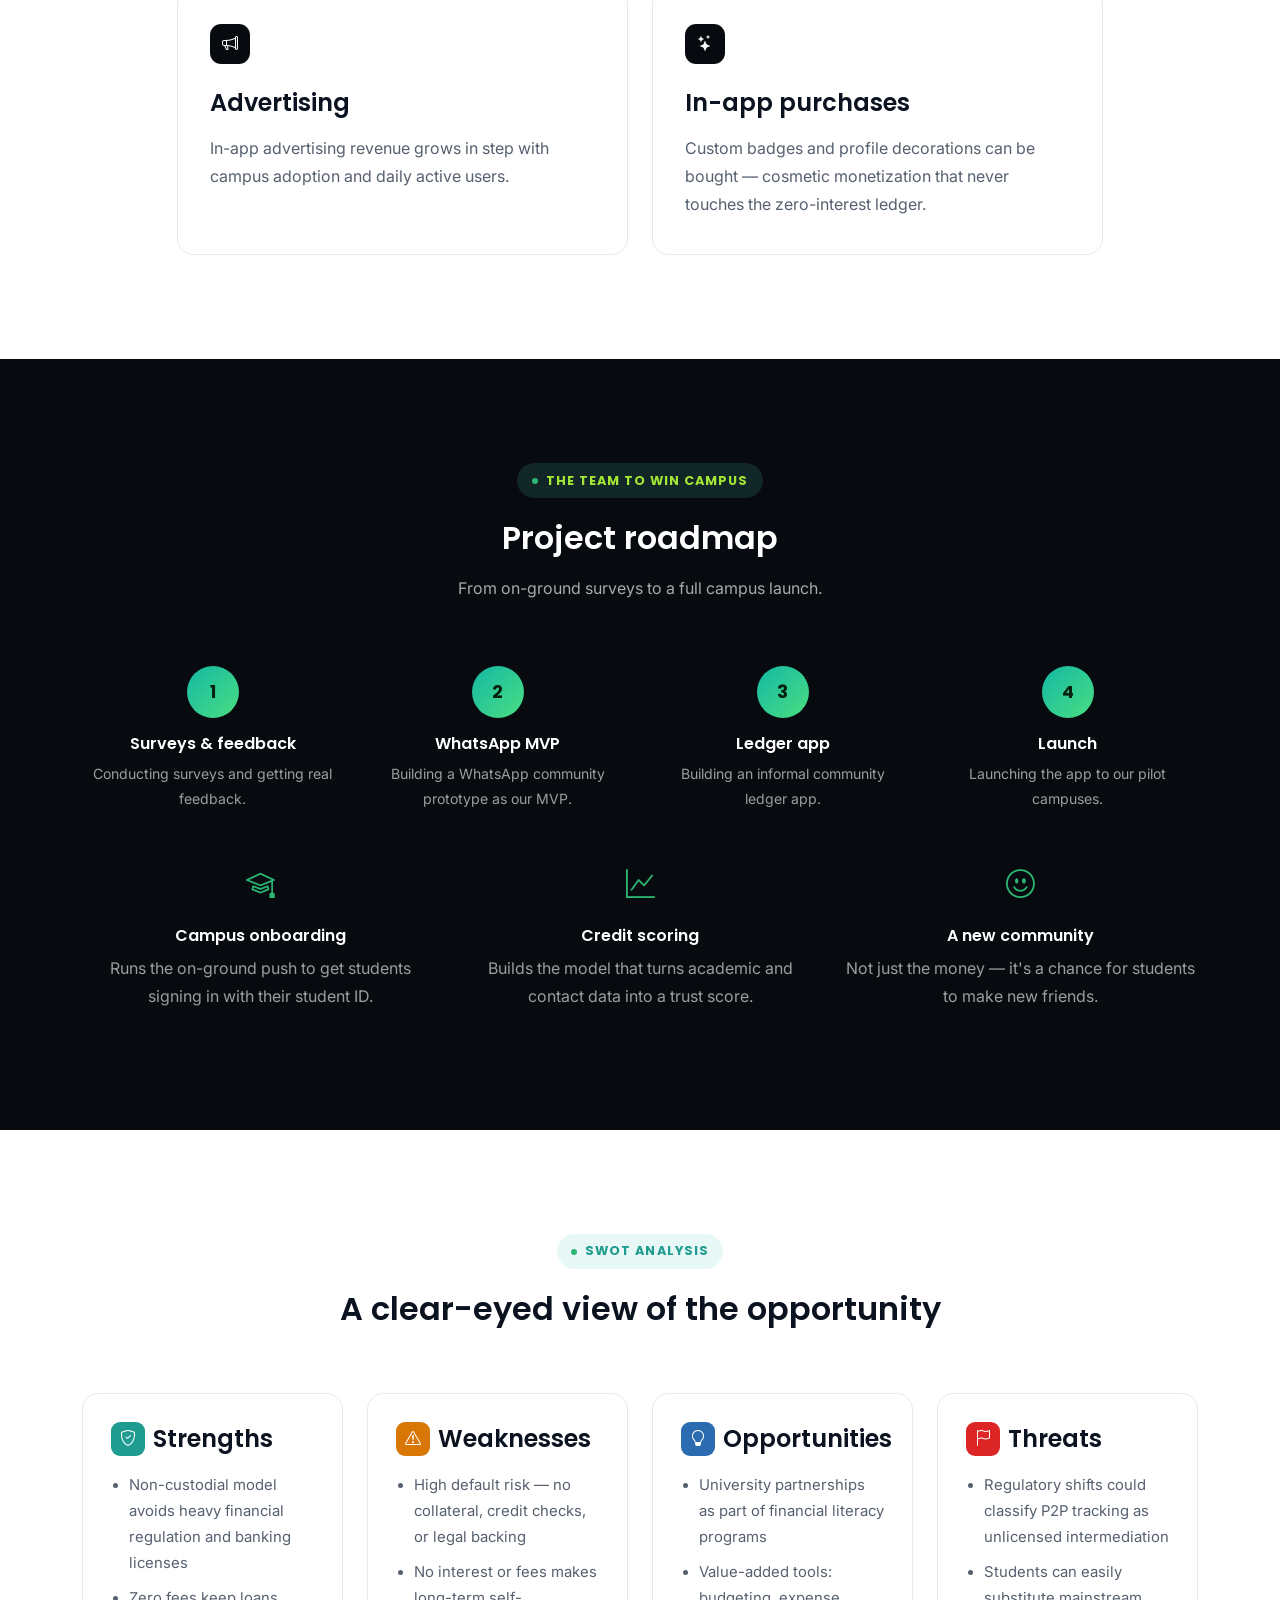
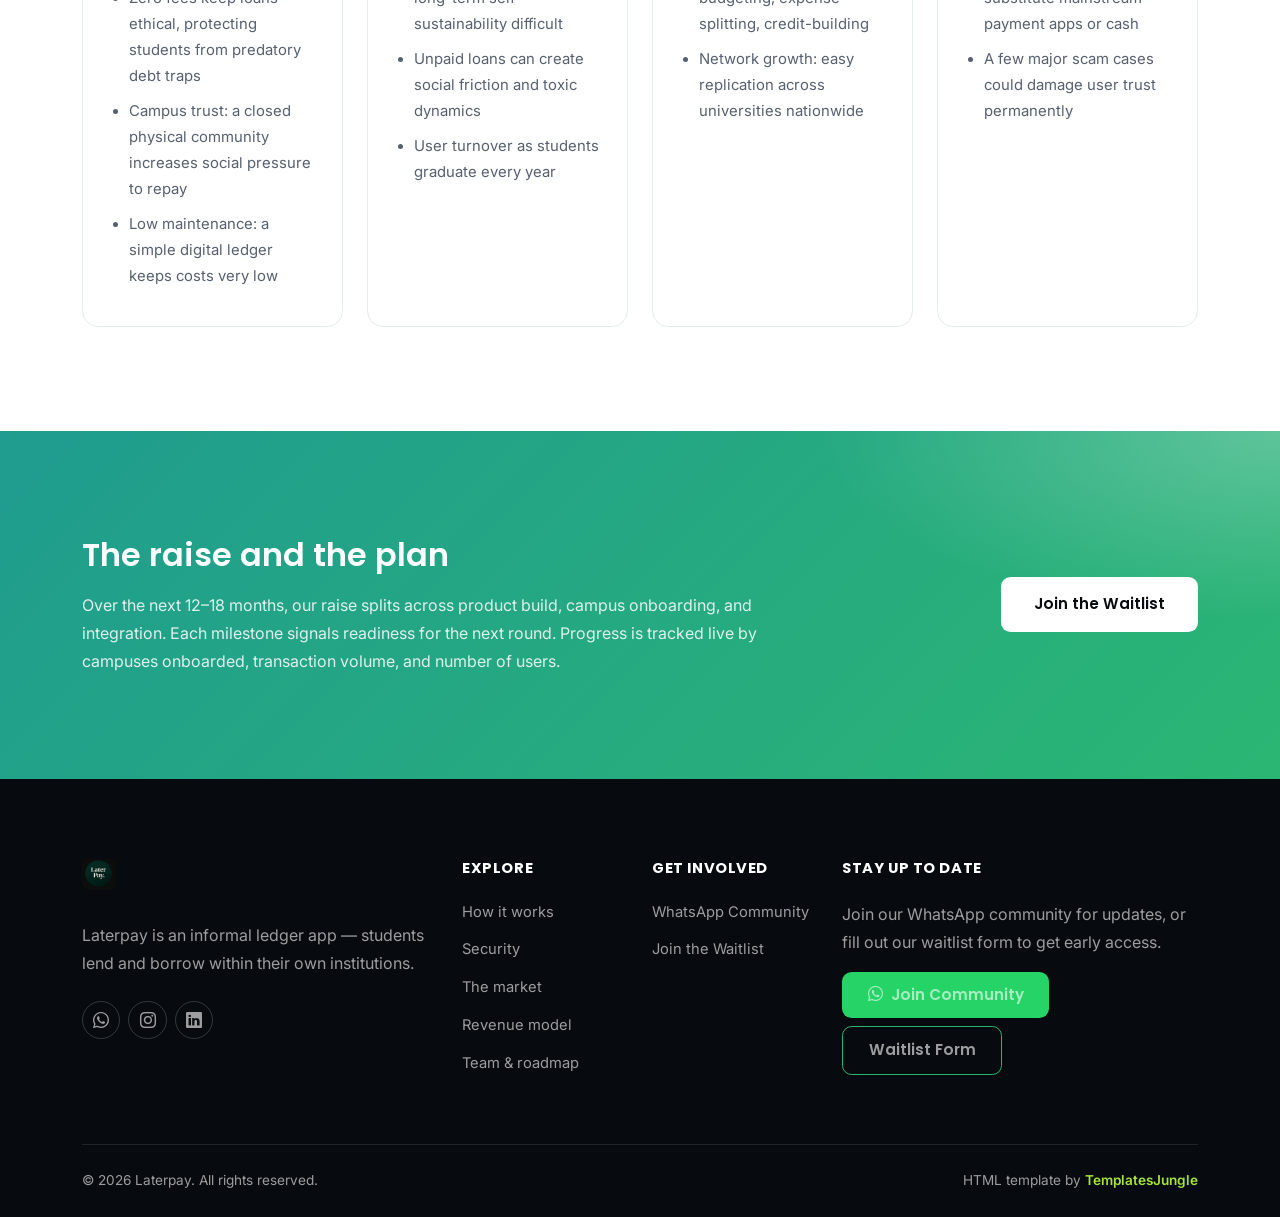
==== commit 4b933783: "Update Laterpay description in index.html Removed 'zero-interest' from the description of Laterpay." ====
--- a/index.html
+++ b/index.html
@@ -528,7 +528,7 @@
         <a class="navbar-brand mb-3 d-inline-flex align-items-center" href="index.html">
           <img src="LaterPay_Logo3.jpeg" alt="Laterpay logo" class="lp-logo">
         </a>
-        <p class="mt-3">Laterpay is an informal, zero-interest ledger app — students lend and borrow within their own institutions.</p>
+        <p class="mt-3">Laterpay is an informal ledger app — students lend and borrow within their own institutions.</p>
         <div class="d-flex gap-2 mt-4">
           <a href="community.html" class="social-icon" aria-label="WhatsApp Community"><i class="bi bi-whatsapp"></i></a>
           <a href="#" class="social-icon" aria-label="Instagram"><i class="bi bi-instagram"></i></a>
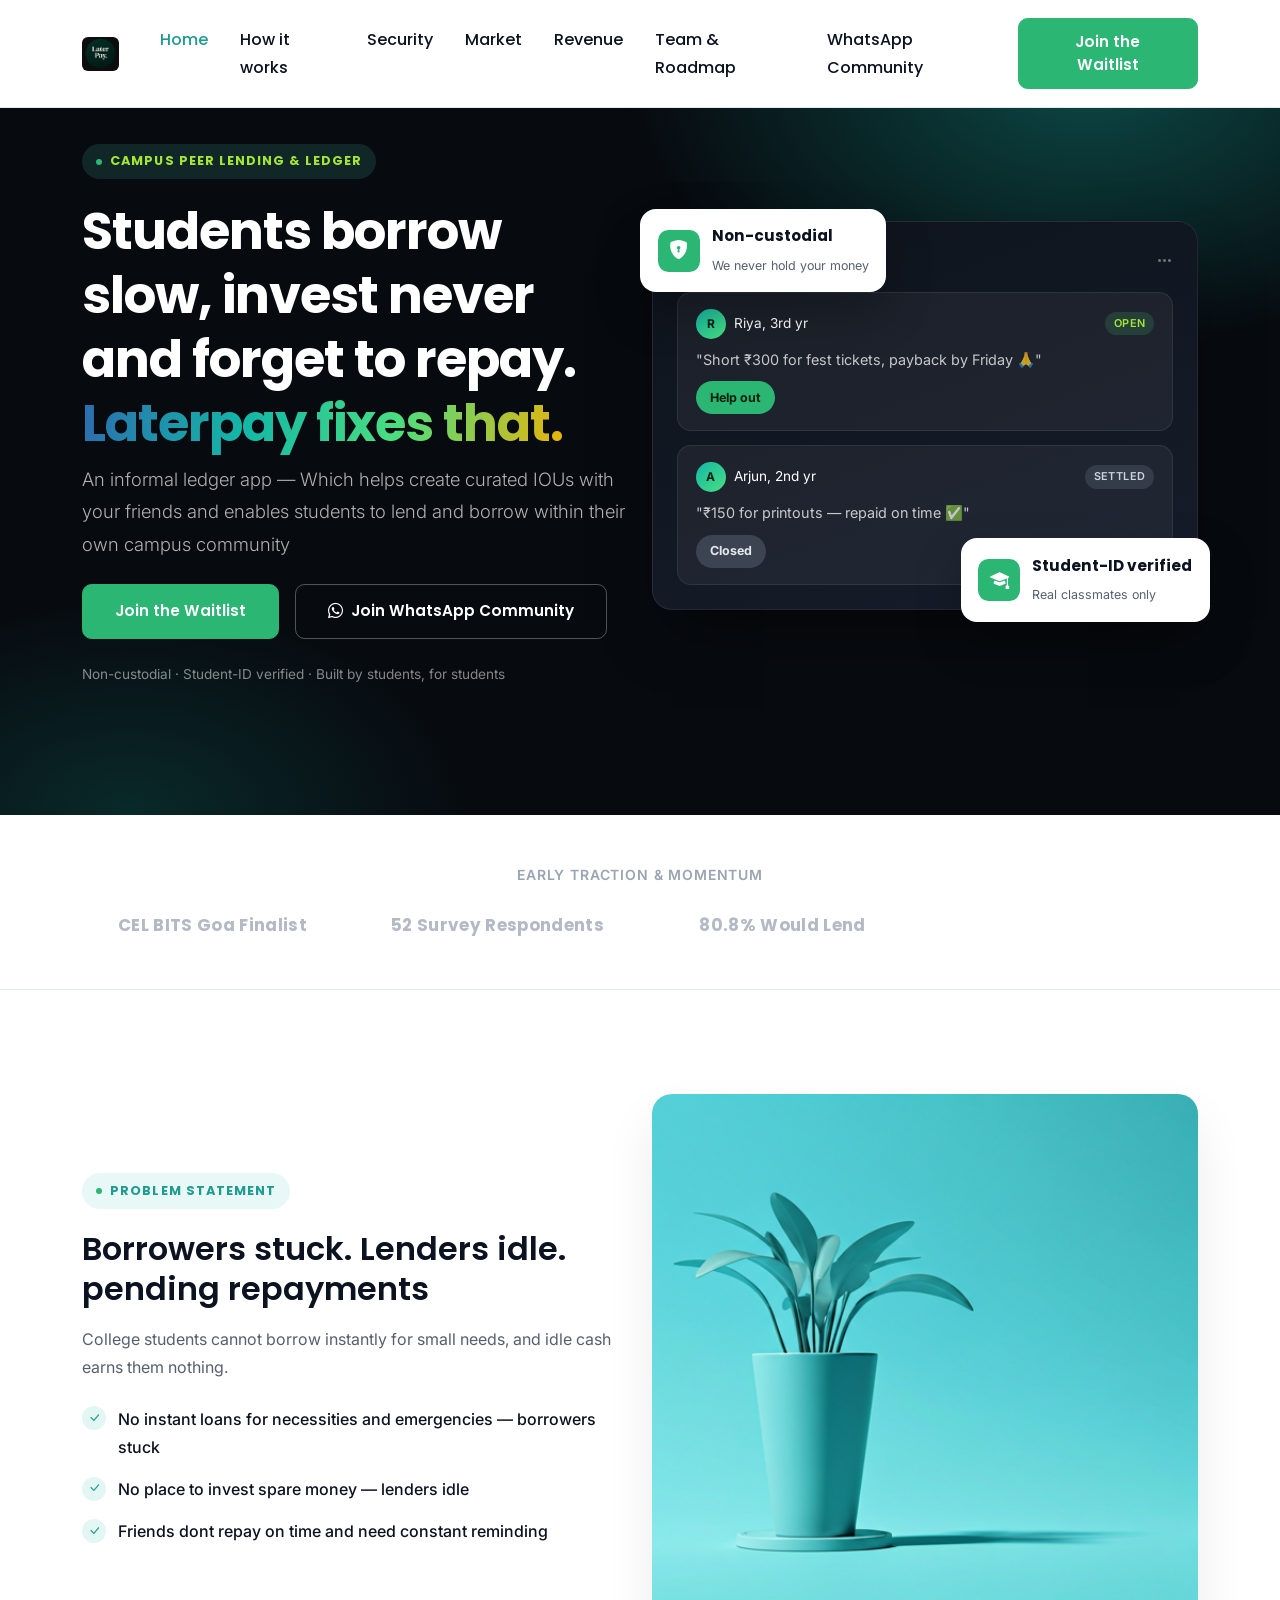
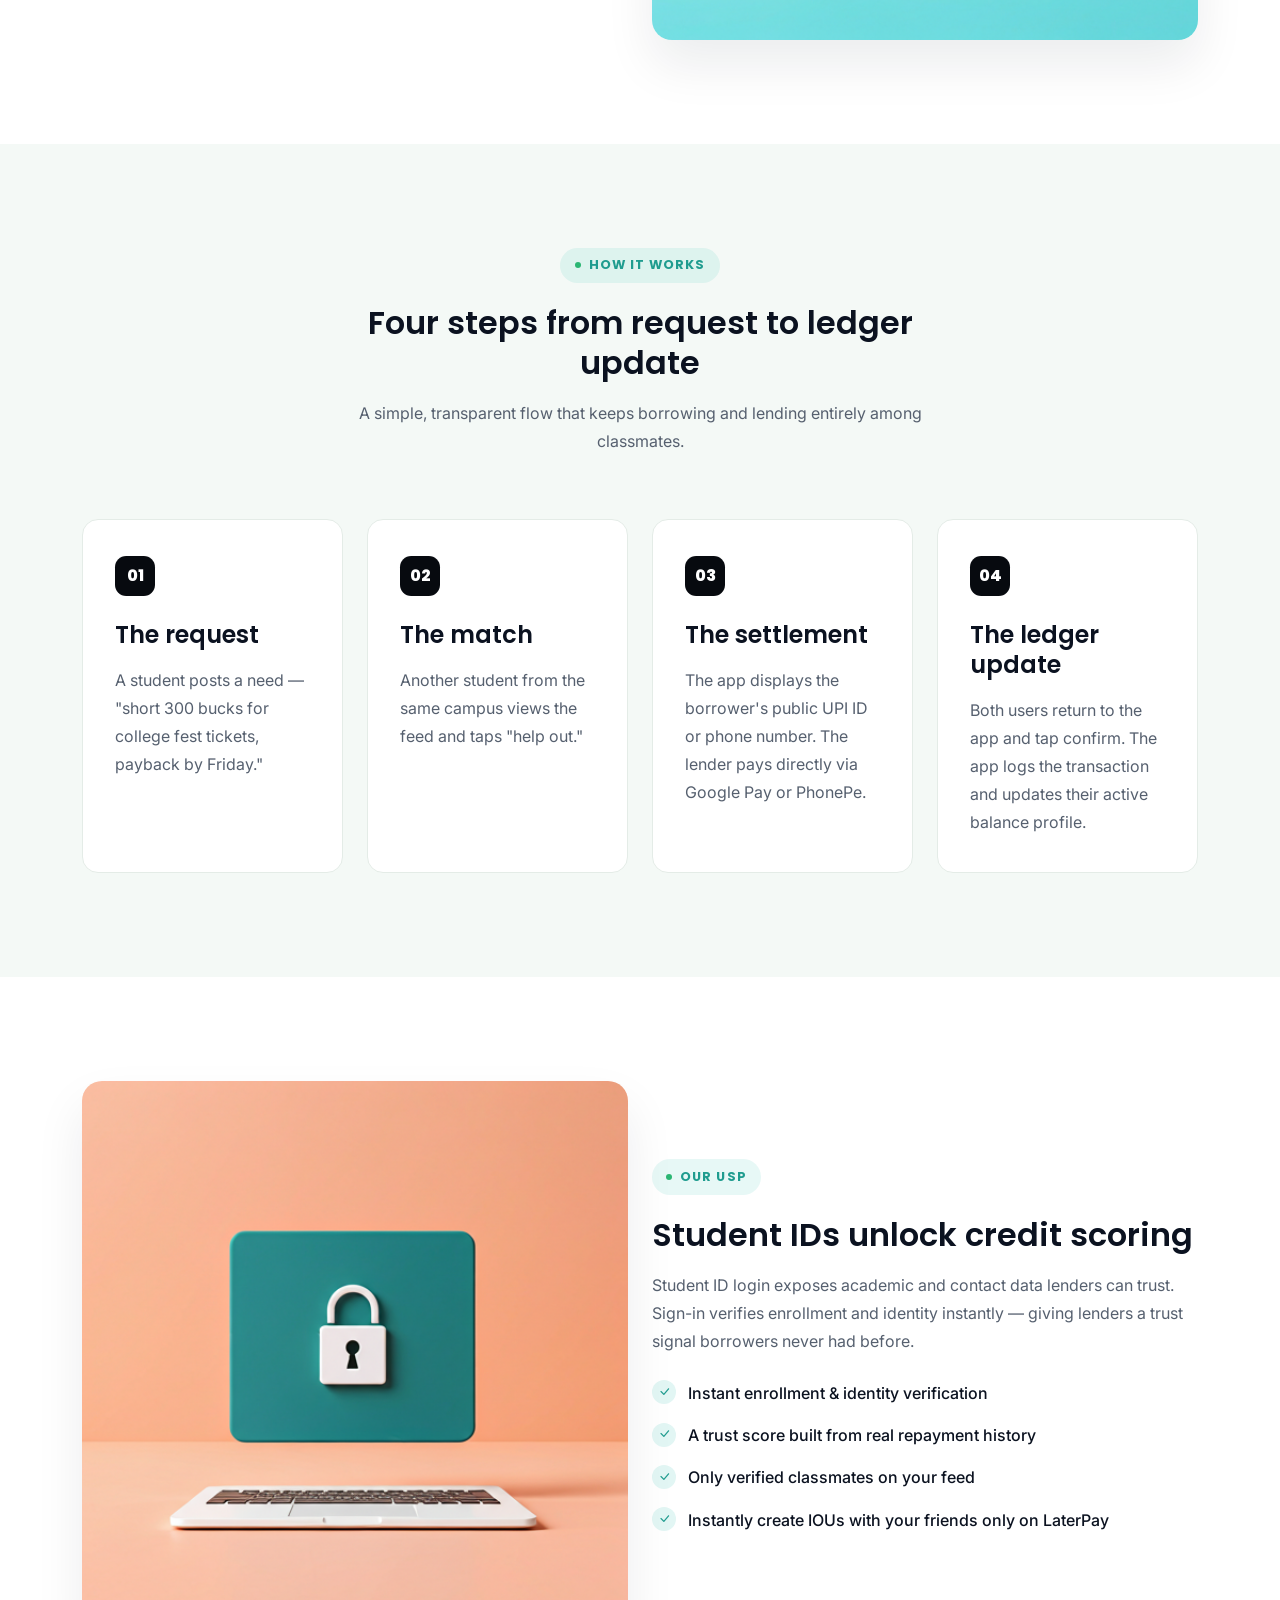
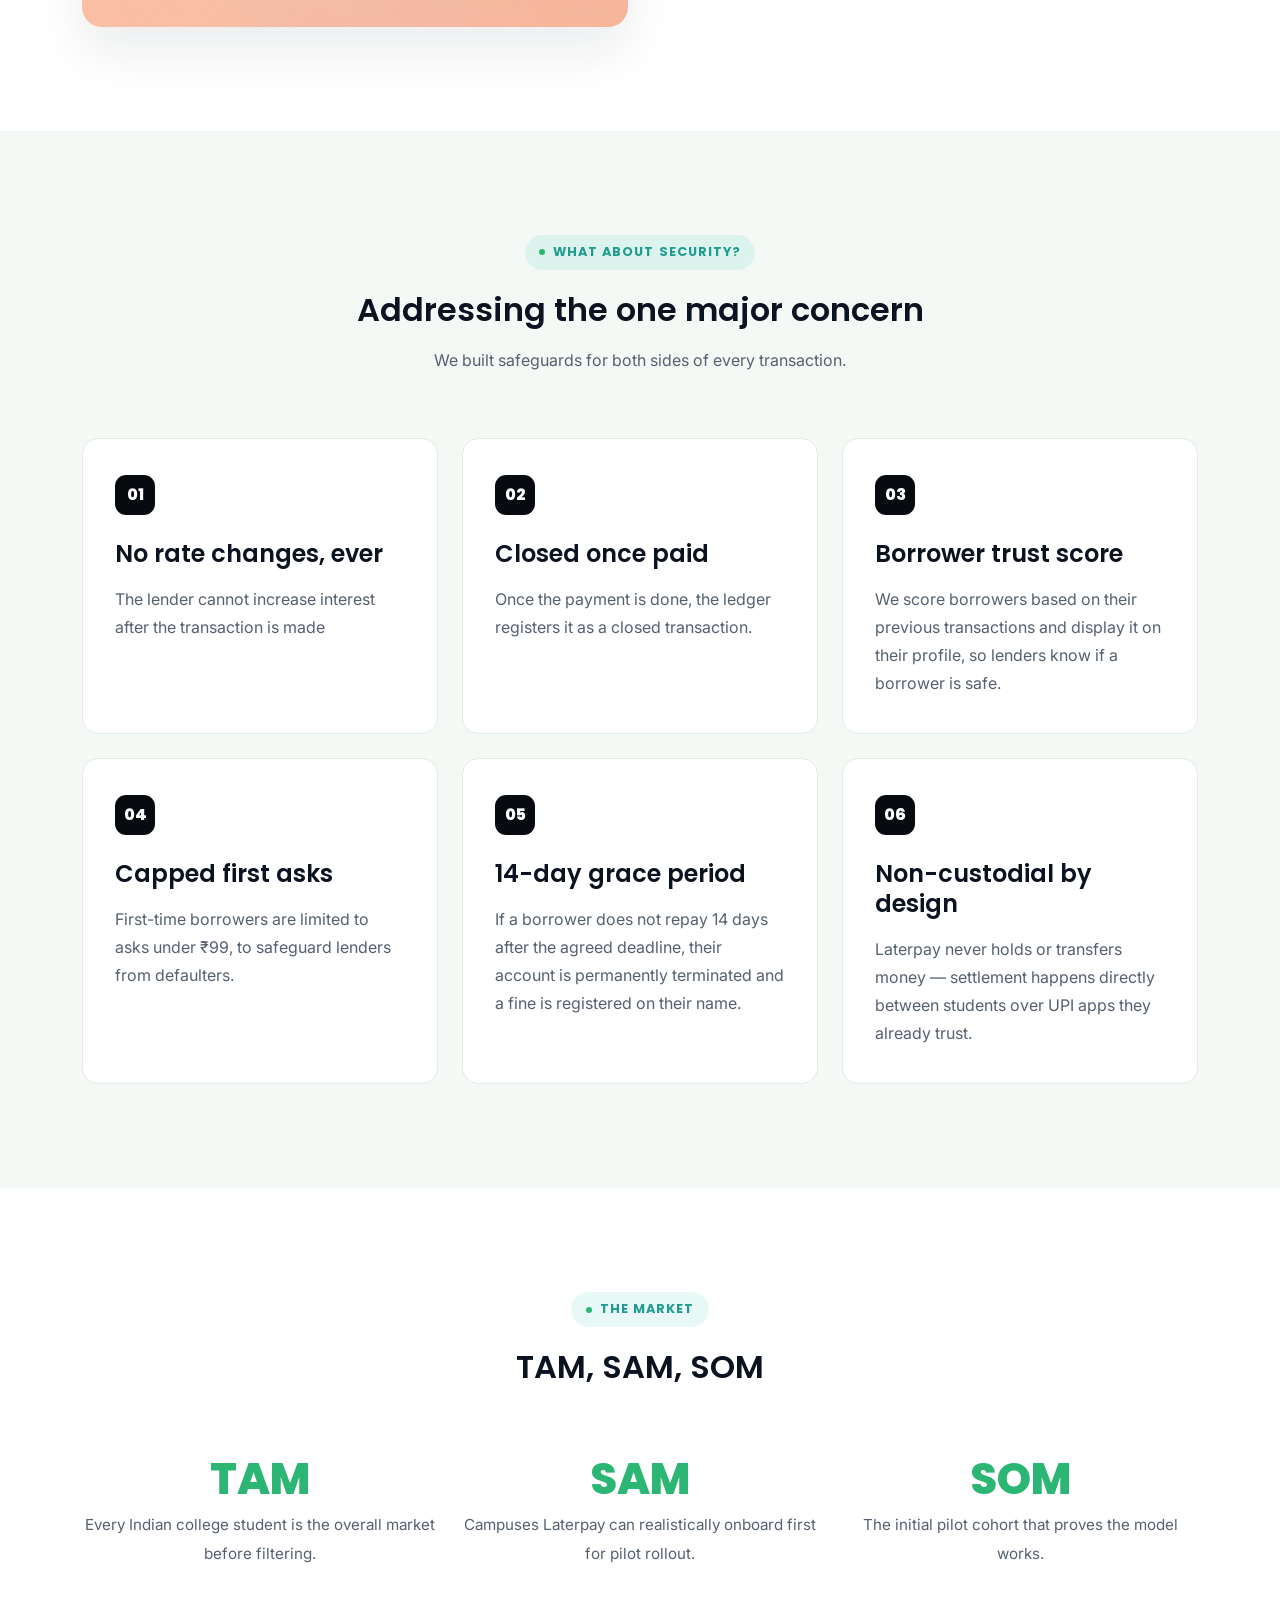
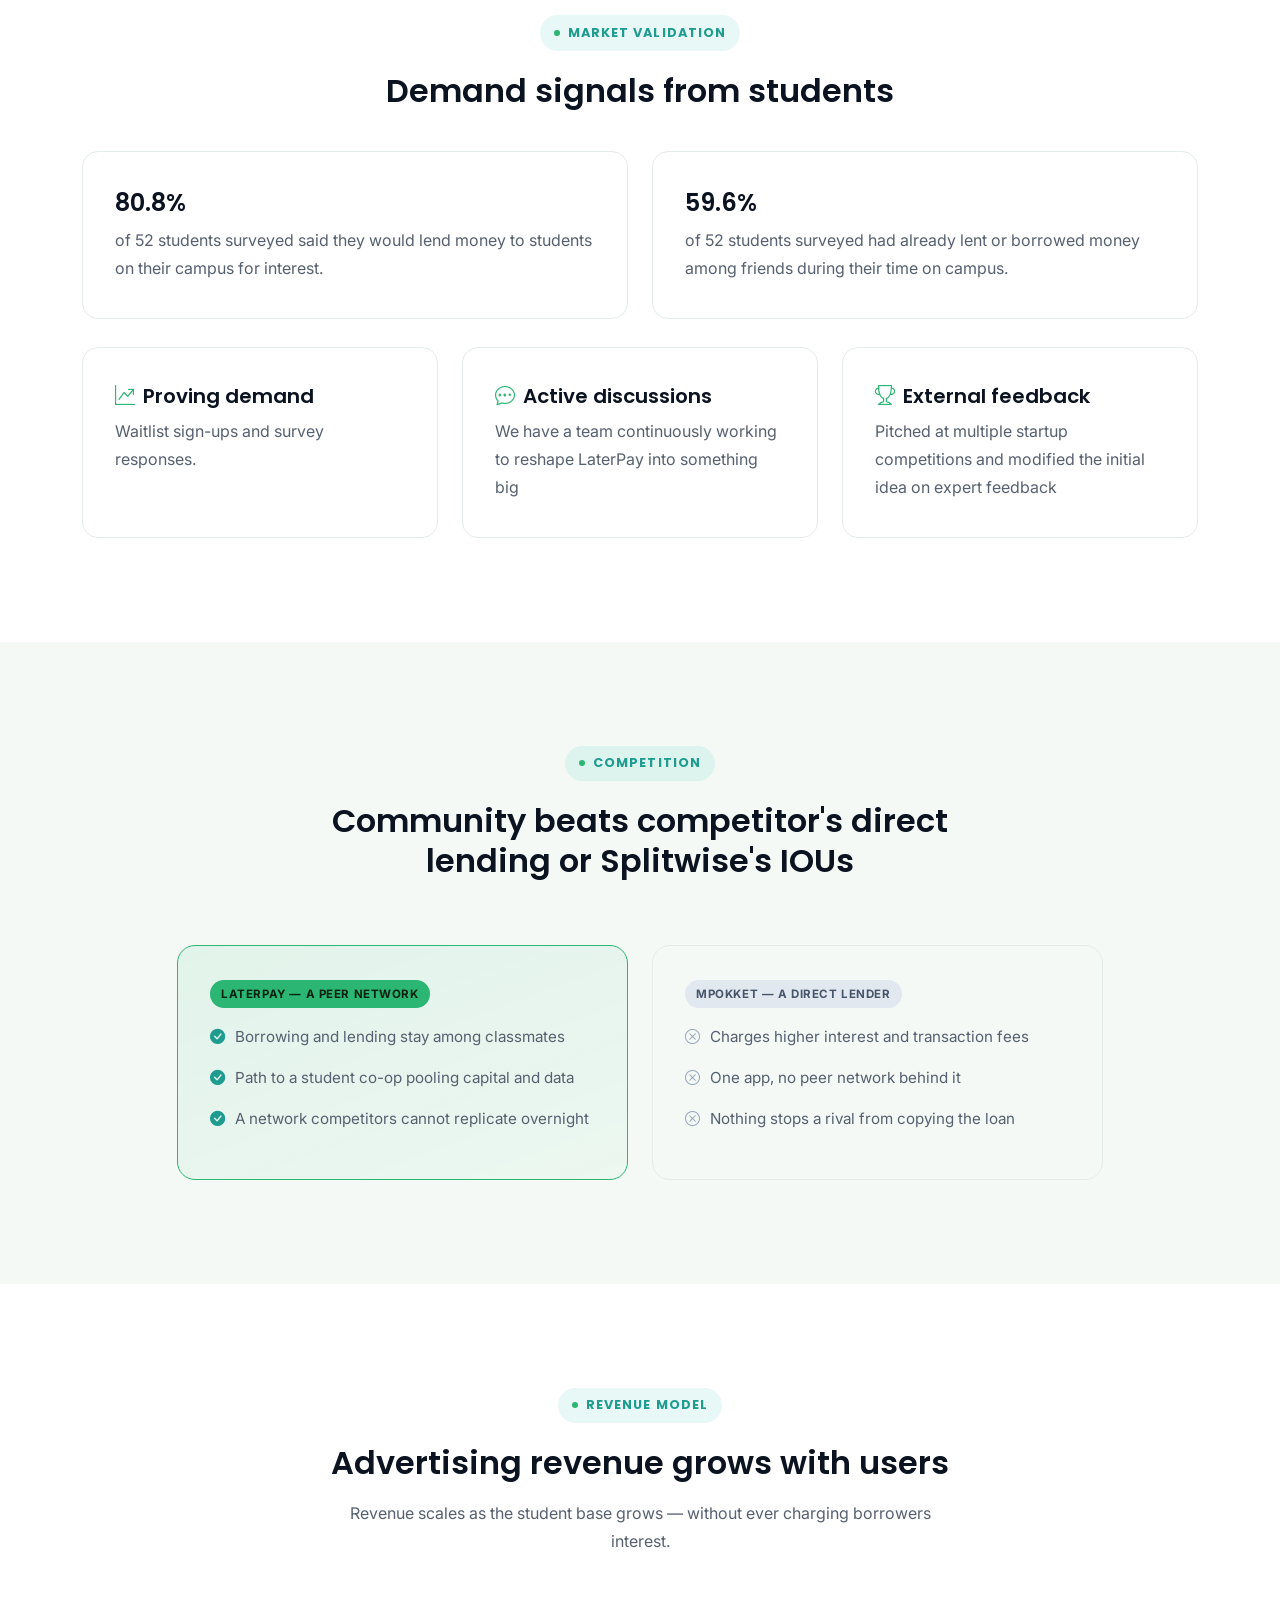
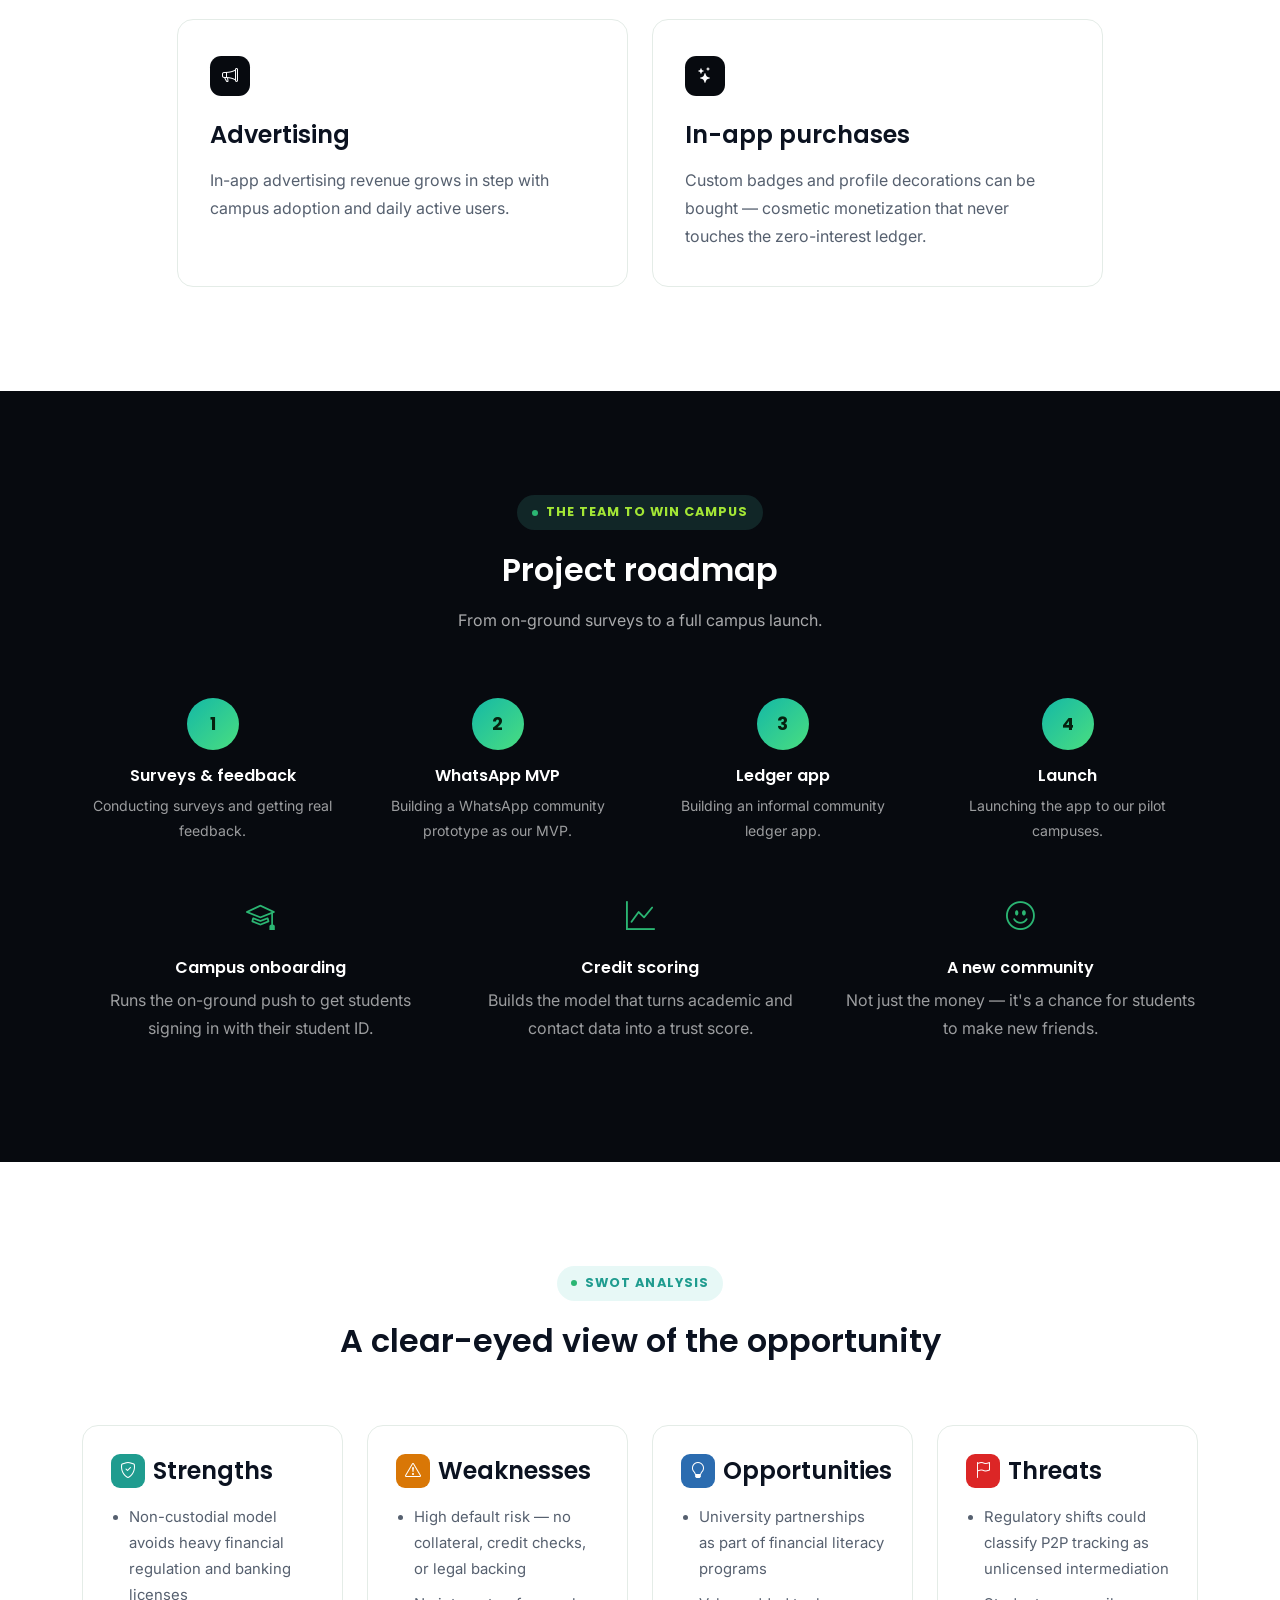
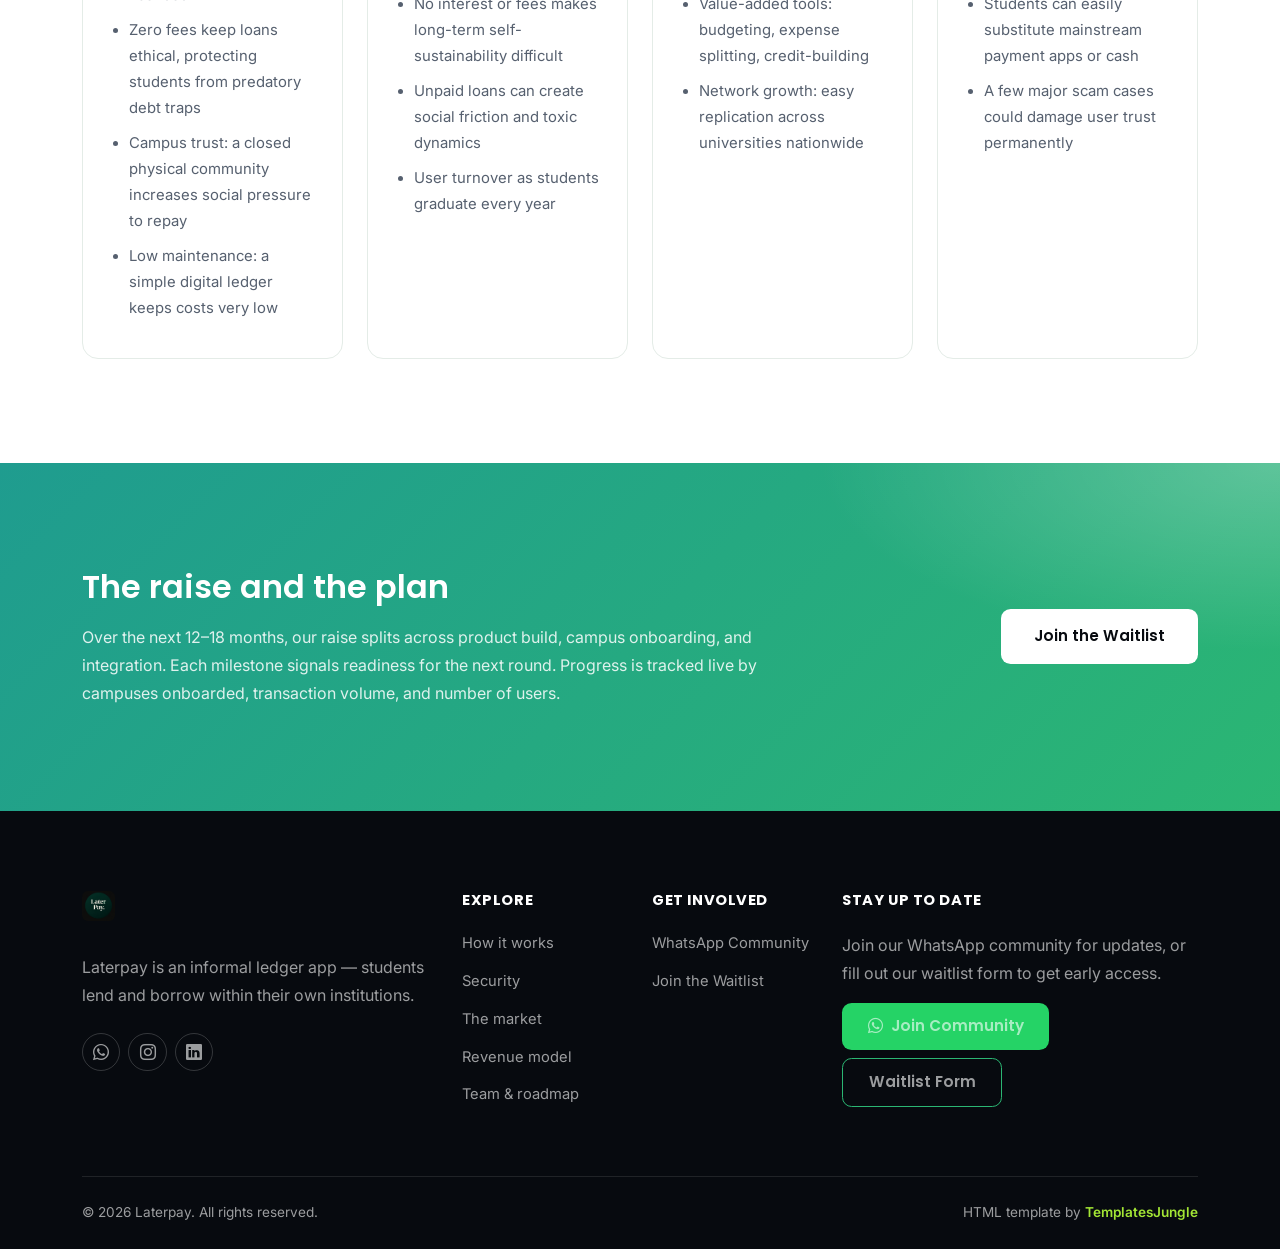
==== commit 245bf337: "Revise content for clarity and engagement Updated the description meta tag and various text elements" ====
--- a/index.html
+++ b/index.html
@@ -3,7 +3,7 @@
 <head>
 <meta charset="UTF-8">
 <title>Laterpay — Campus Peer Lending & Ledger</title>
-<meta name="description" content="Laterpay is an informal ledger app that lets students lend and borrow within their own campus community.">
+<meta name="description" content="Laterpay is an informal ledger app that helps create curated IOUs with your friends and lets students lend and borrow within their own campus community.">
 <meta name="viewport" content="width=device-width, initial-scale=1">
 <link rel="icon" type="image/jpeg" href="LaterPay_Logo3.jpeg">
 <link href="https://fonts.googleapis.com/css2?family=Inter:wght@400;500;600;700;800&family=Poppins:wght@500;600;700;800&display=swap" rel="stylesheet">
@@ -44,8 +44,8 @@
     <div class="row align-items-center gy-5">
       <div class="col-lg-6">
         <span class="eyebrow eyebrow-light">Campus Peer Lending &amp; Ledger</span>
-        <h1>Students borrow slow, invest never. <span class="lp-gradient-text">Laterpay fixes that.</span></h1>
-        <p class="lead">An informal ledger app — students lend and borrow within their own institution. No instant loans for emergencies?, no place for idle cash to help a classmate? Laterpay is here to help. we turn your campus friend group into a trusted lending circle.</p>
+        <h1>Students borrow slow, invest never and forget to repay. <span class="lp-gradient-text">Laterpay fixes that.</span></h1>
+        <p class="lead">An informal ledger app — Which helps create curated IOUs with your friends and enables students to lend and borrow within their own campus community</p>
         <div class="d-flex flex-wrap gap-3 mt-4">
           <a href="https://forms.gle/BHJaEvY9FjxCz2sE6" target="_blank" rel="noopener" class="btn btn-accent btn-lg">Join the Waitlist</a>
           <a href="community.html" class="btn btn-outline-light-fluid btn-lg"><i class="bi bi-whatsapp me-2"></i>Join WhatsApp Community</a>
@@ -114,11 +114,12 @@
     <div class="row align-items-center gy-5">
       <div class="col-lg-6">
         <span class="eyebrow">Problem statement</span>
-        <h2 class="mb-3">Borrowers stuck. Lenders idle.</h2>
+        <h2 class="mb-3">Borrowers stuck. Lenders idle. pending repayments</h2>
         <p>College students cannot borrow instantly for small needs, and idle cash earns them nothing.</p>
         <ul class="check-list mt-4">
           <li><i class="bi bi-check-lg"></i> No instant loans for necessities and emergencies — borrowers stuck</li>
           <li><i class="bi bi-check-lg"></i> No place to invest spare money — lenders idle</li>
+          <li><i class="bi bi-check-lg"></i> Friends dont repay on time and need constant reminding</li>
         </ul>
       </div>
       <div class="col-lg-6">
@@ -190,6 +191,7 @@
           <li><i class="bi bi-check-lg"></i> Instant enrollment &amp; identity verification</li>
           <li><i class="bi bi-check-lg"></i> A trust score built from real repayment history</li>
           <li><i class="bi bi-check-lg"></i> Only verified classmates on your feed</li>
+          <li><i class="bi bi-check-lg"></i> Instantly create IOUs with your friends only on LaterPay</li>
         </ul>
       </div>
     </div>
@@ -313,13 +315,13 @@
       <div class="col-lg-4 col-md-6">
         <div class="feature-card">
           <h5 class="mb-2"><i class="bi bi-chat-dots text-accent me-2"></i>Active discussions</h5>
-          <p class="mb-0">We have a team continuously getting feedback and modifying the idea.</p>
+          <p class="mb-0">We have a team continuously working to reshape LaterPay into something big</p>
         </div>
       </div>
       <div class="col-lg-4 col-md-6">
         <div class="feature-card">
           <h5 class="mb-2"><i class="bi bi-trophy text-accent me-2"></i>External feedback</h5>
-          <p class="mb-0">Shortlisted for the final round at CEL BITS Goa, and gaining attention at Scaler School of Technology.</p>
+          <p class="mb-0">Pitched at multiple startup competitions and modified the initial idea on expert feedback</p>
         </div>
       </div>
     </div>
@@ -332,7 +334,7 @@
     <div class="row justify-content-center text-center mb-5">
       <div class="col-lg-7">
         <span class="eyebrow">Competition</span>
-        <h2 class="mb-3">Community beats mpokket's direct lending</h2>
+        <h2 class="mb-3">Community beats competitor's direct lending or Splitwise's IOUs</h2>
       </div>
     </div>
     <div class="row g-4 justify-content-center">
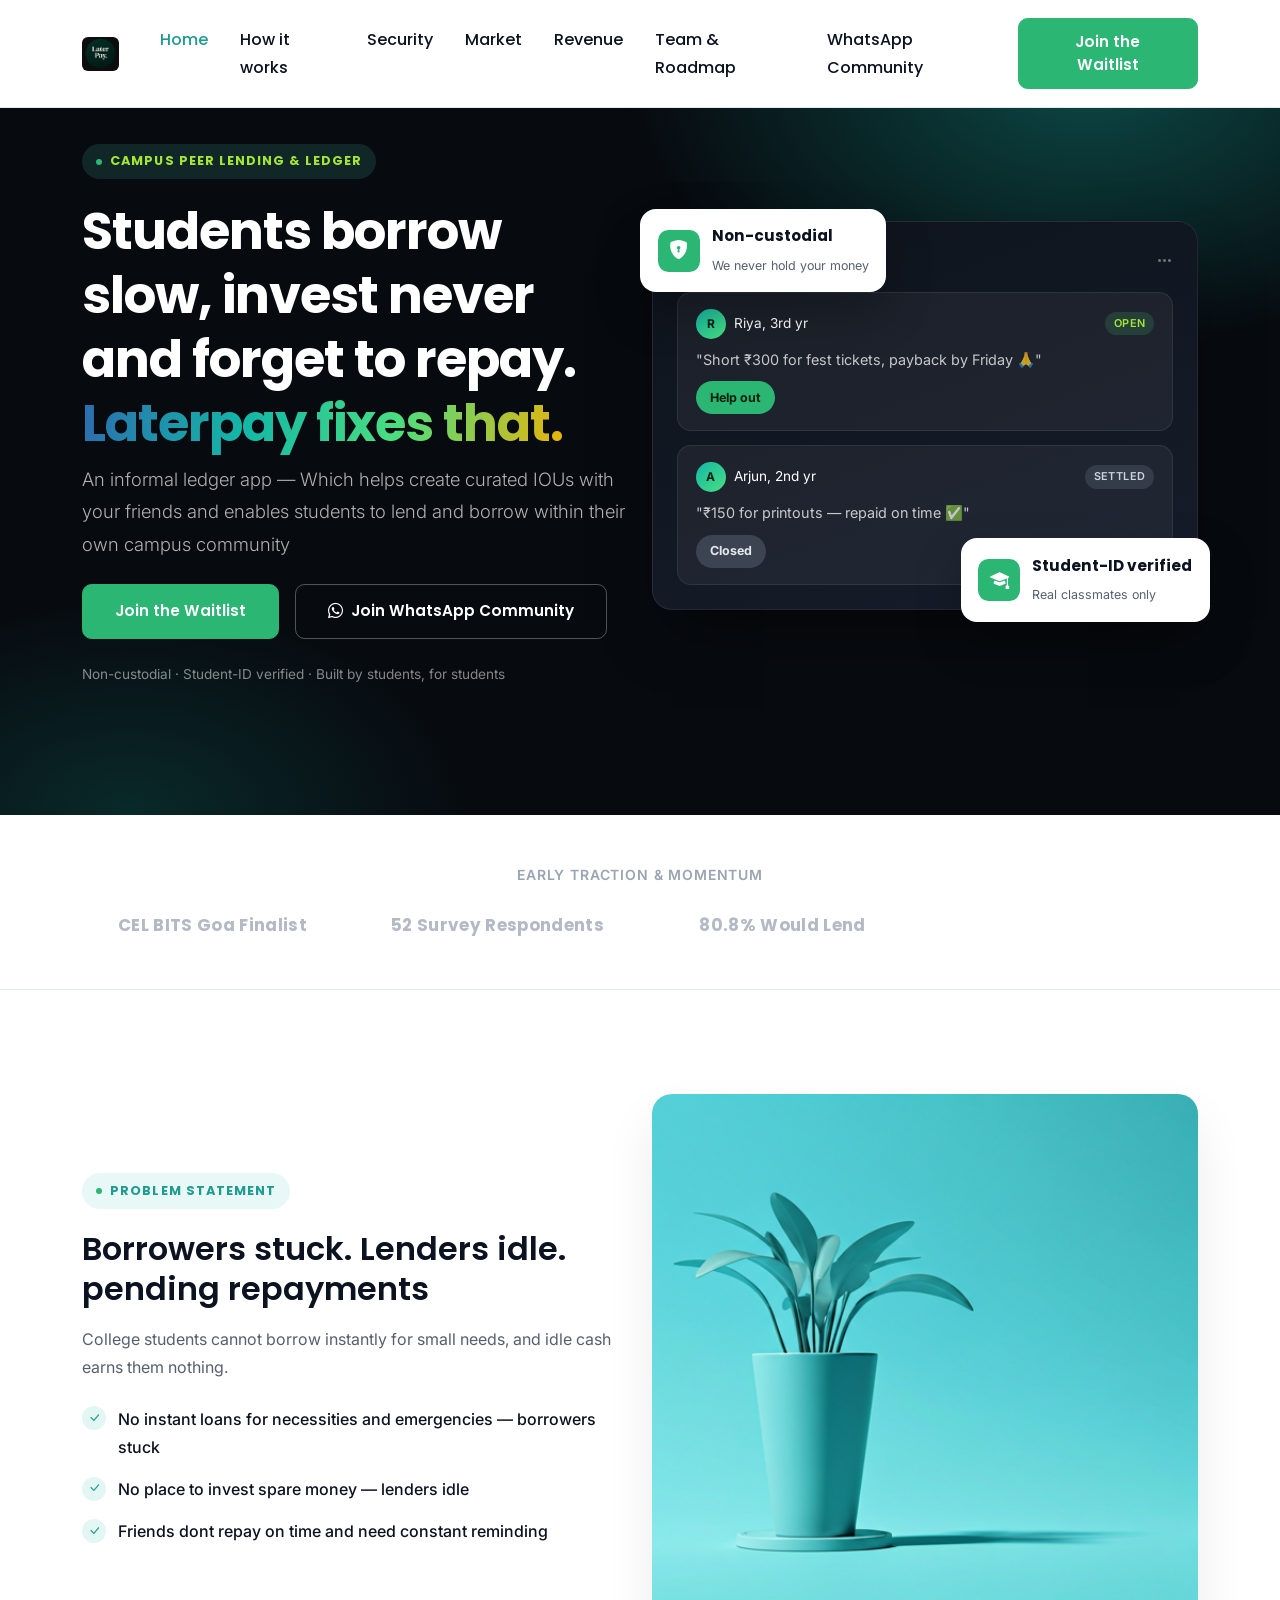
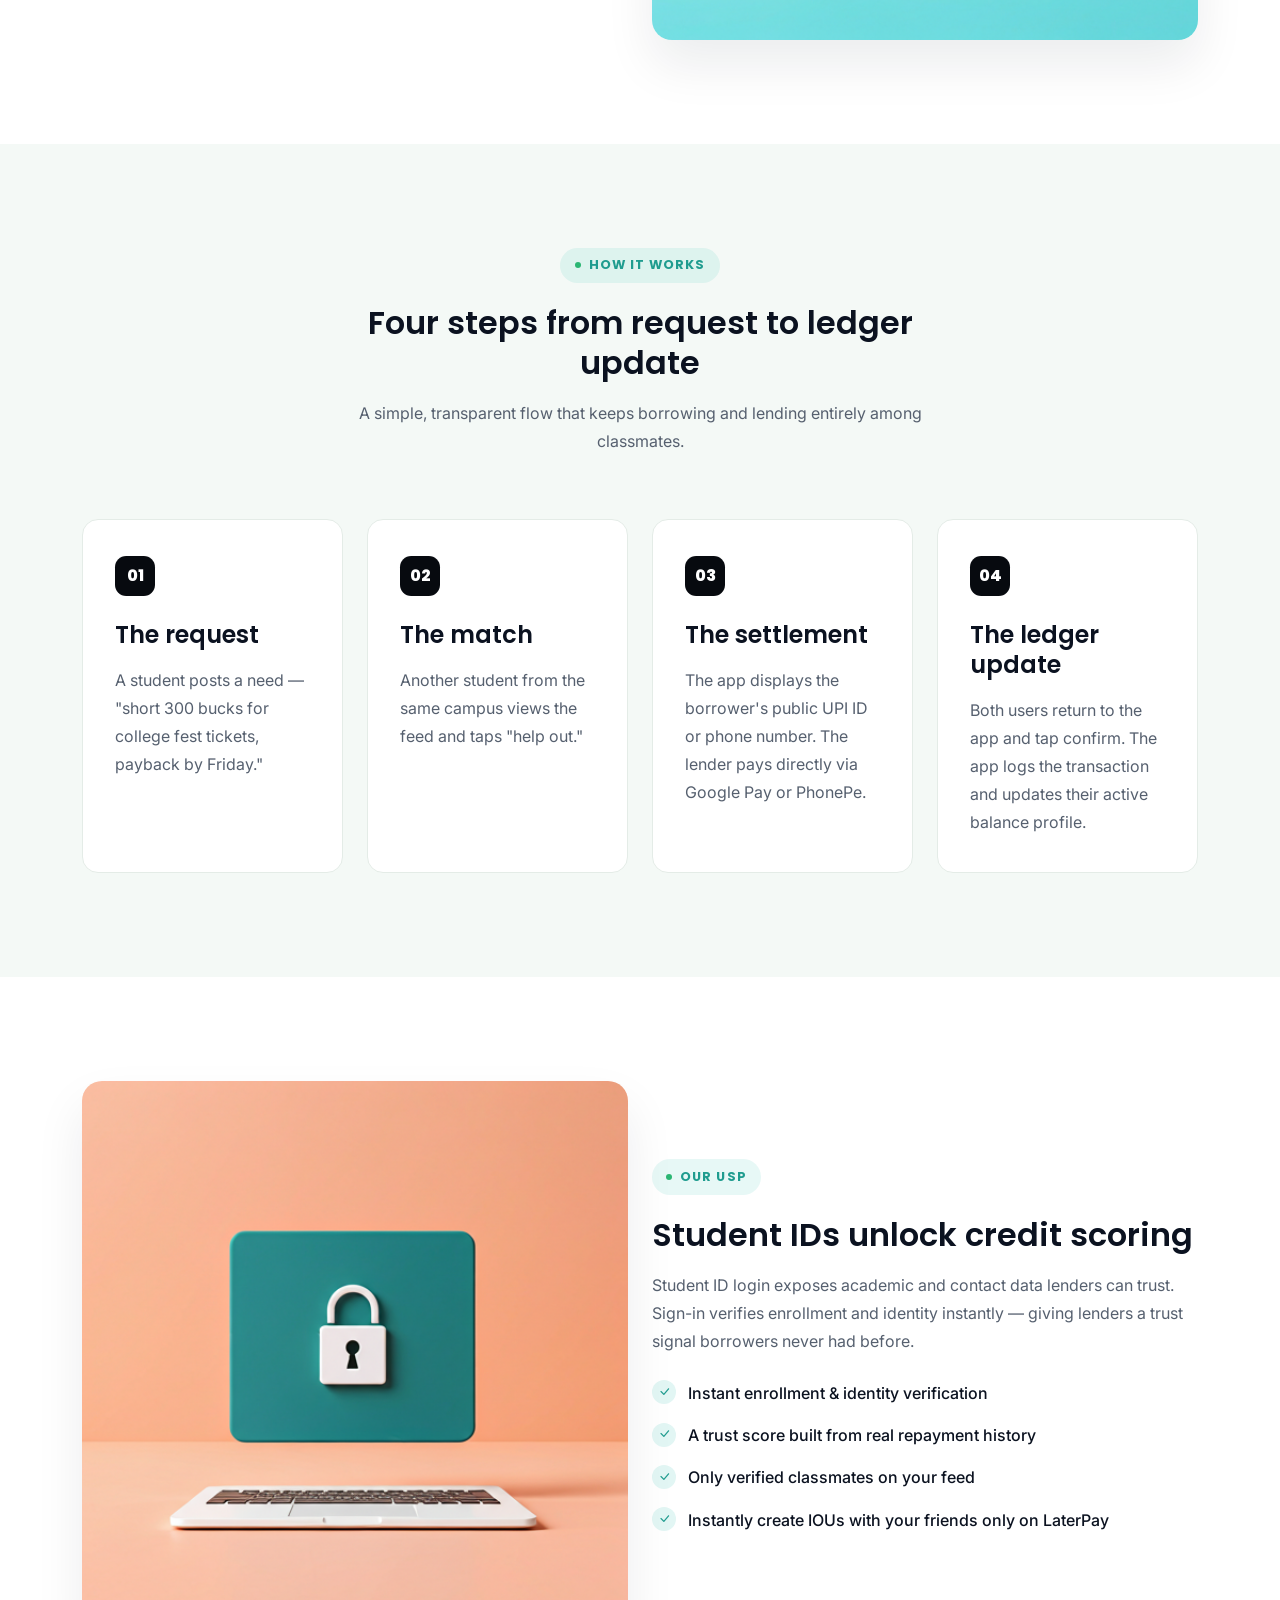
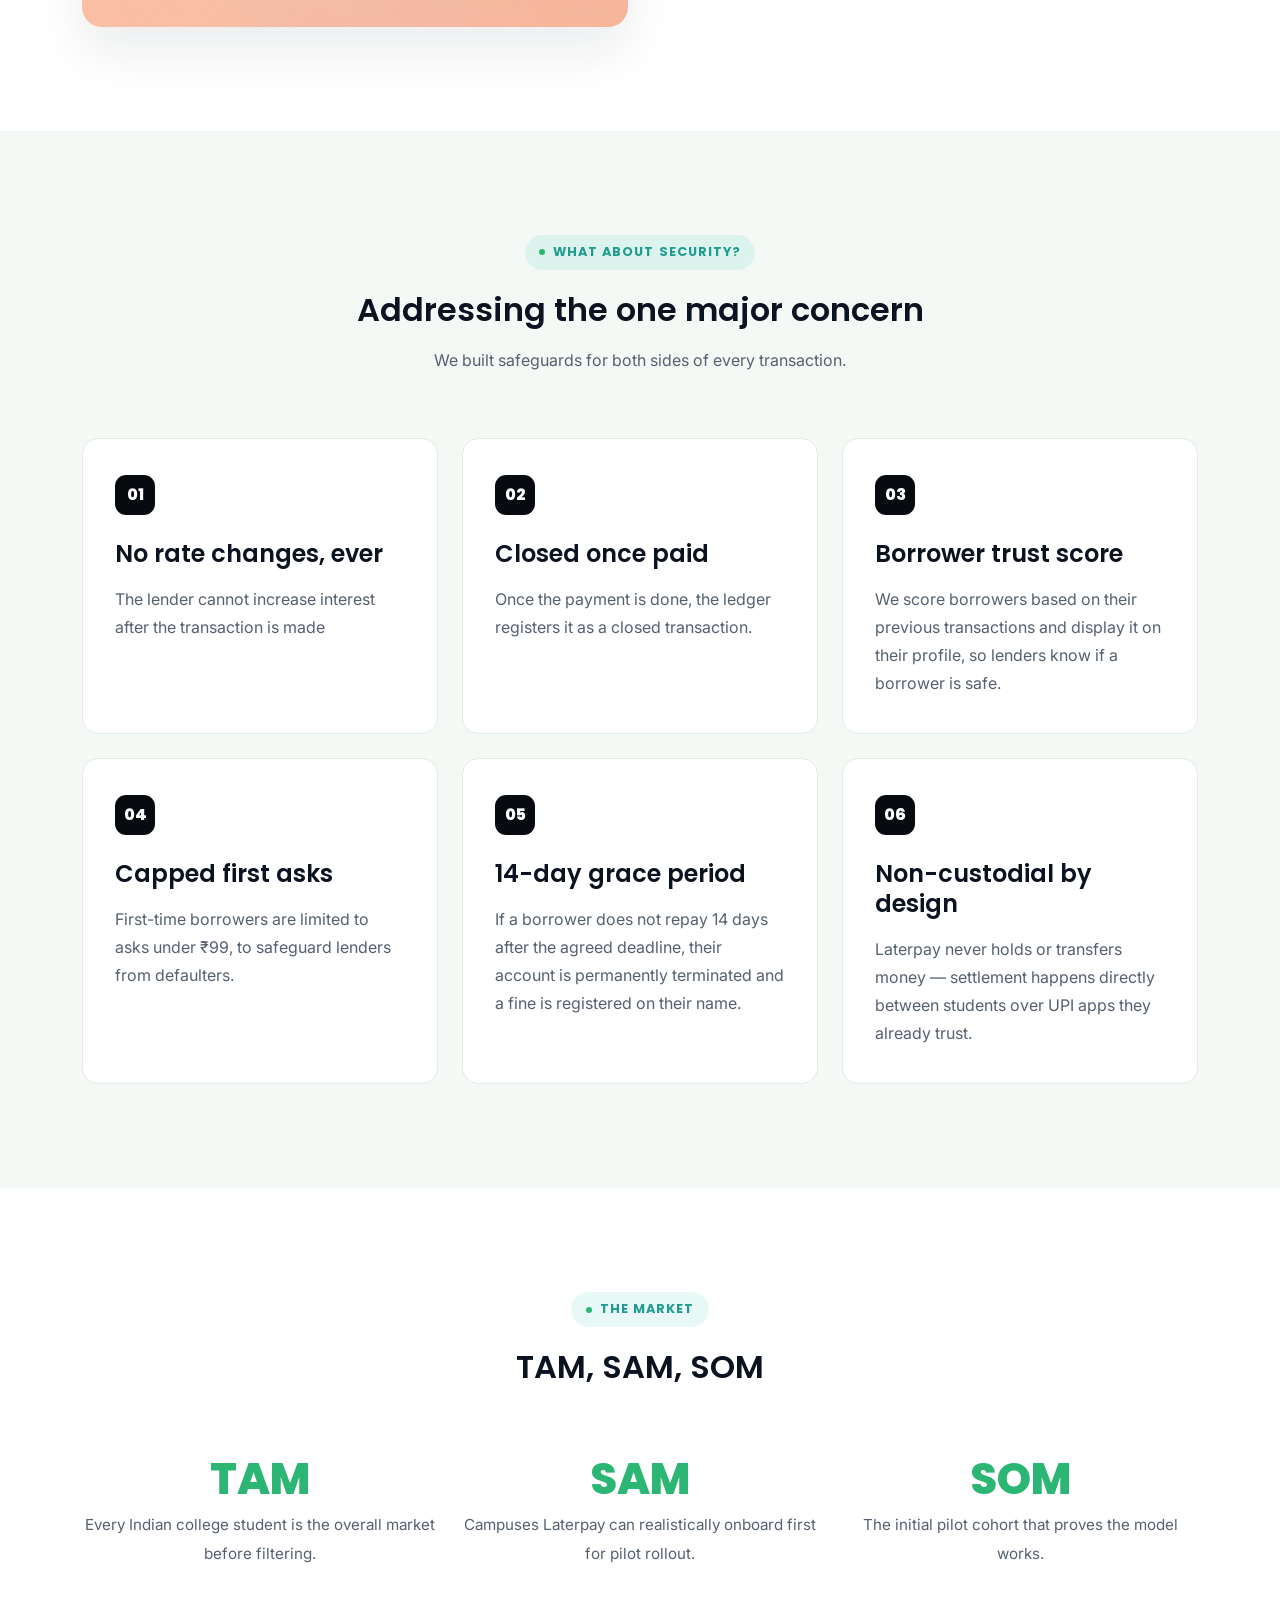
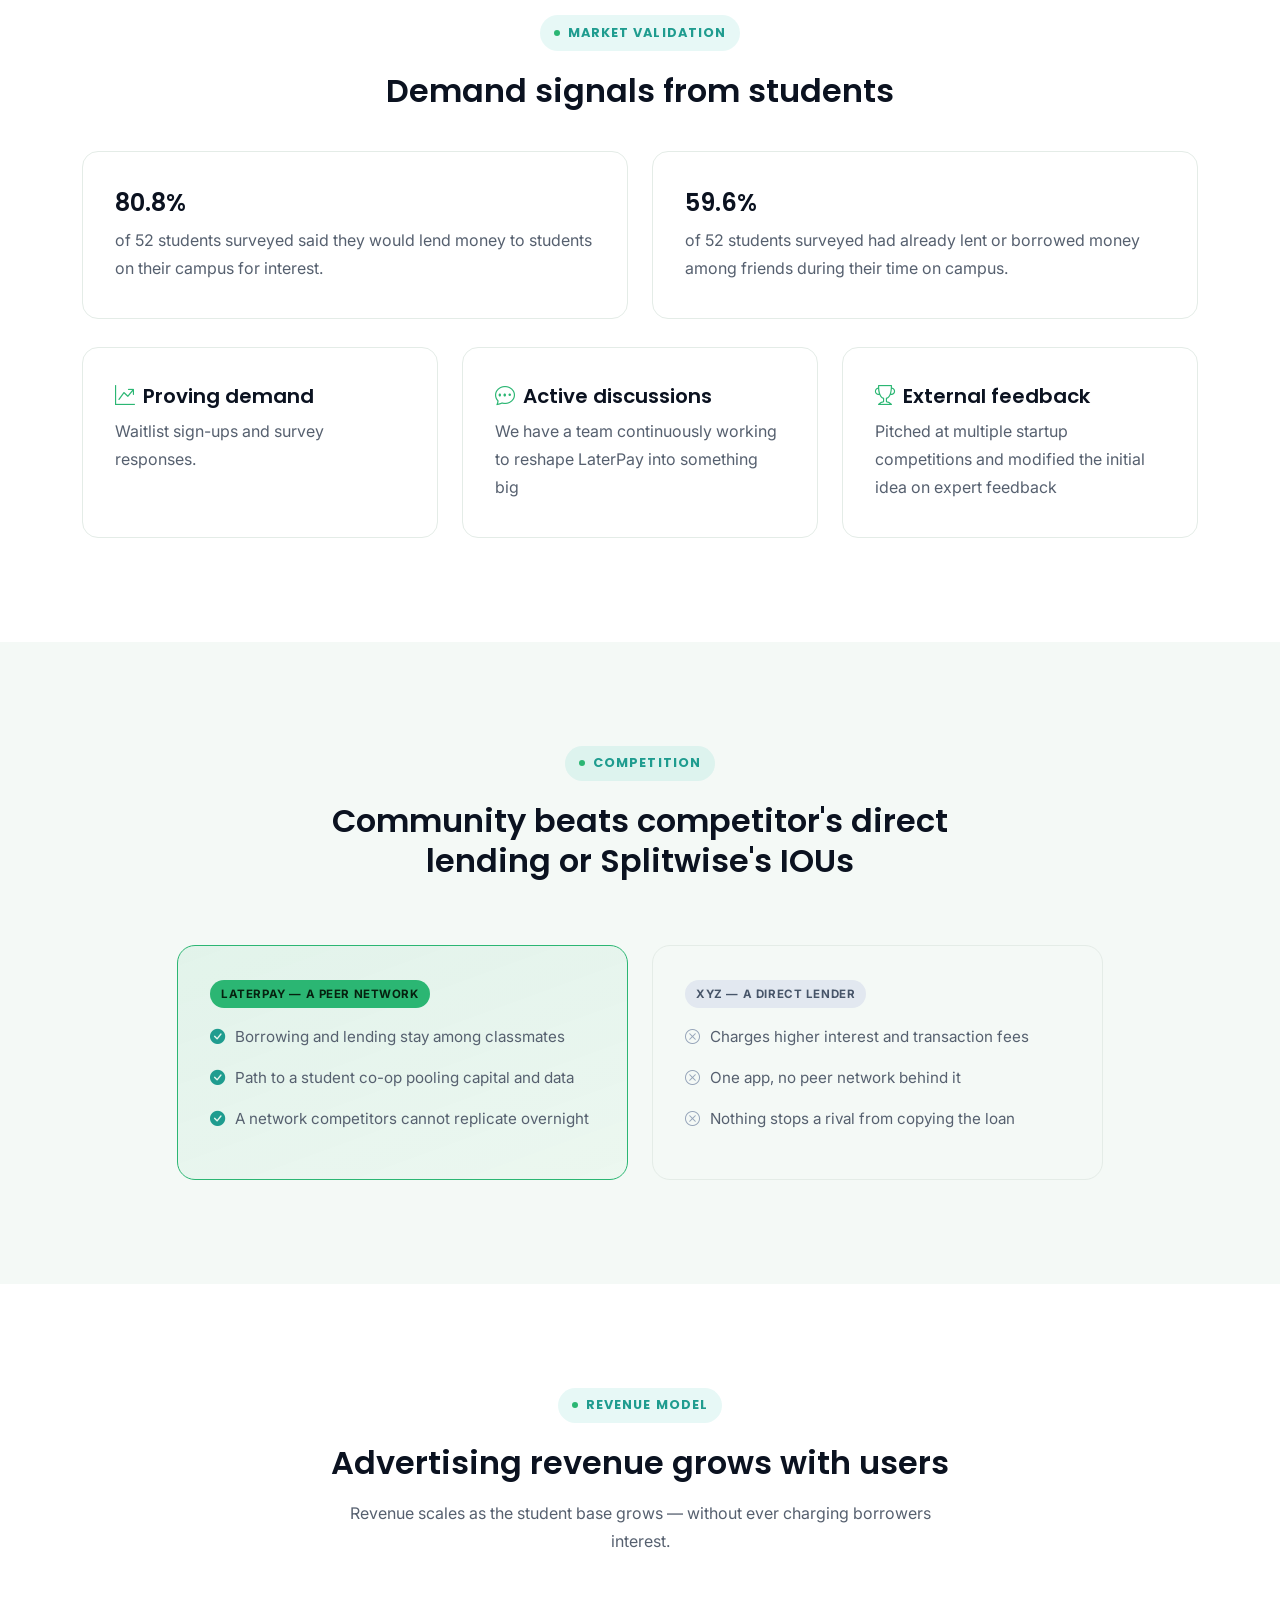
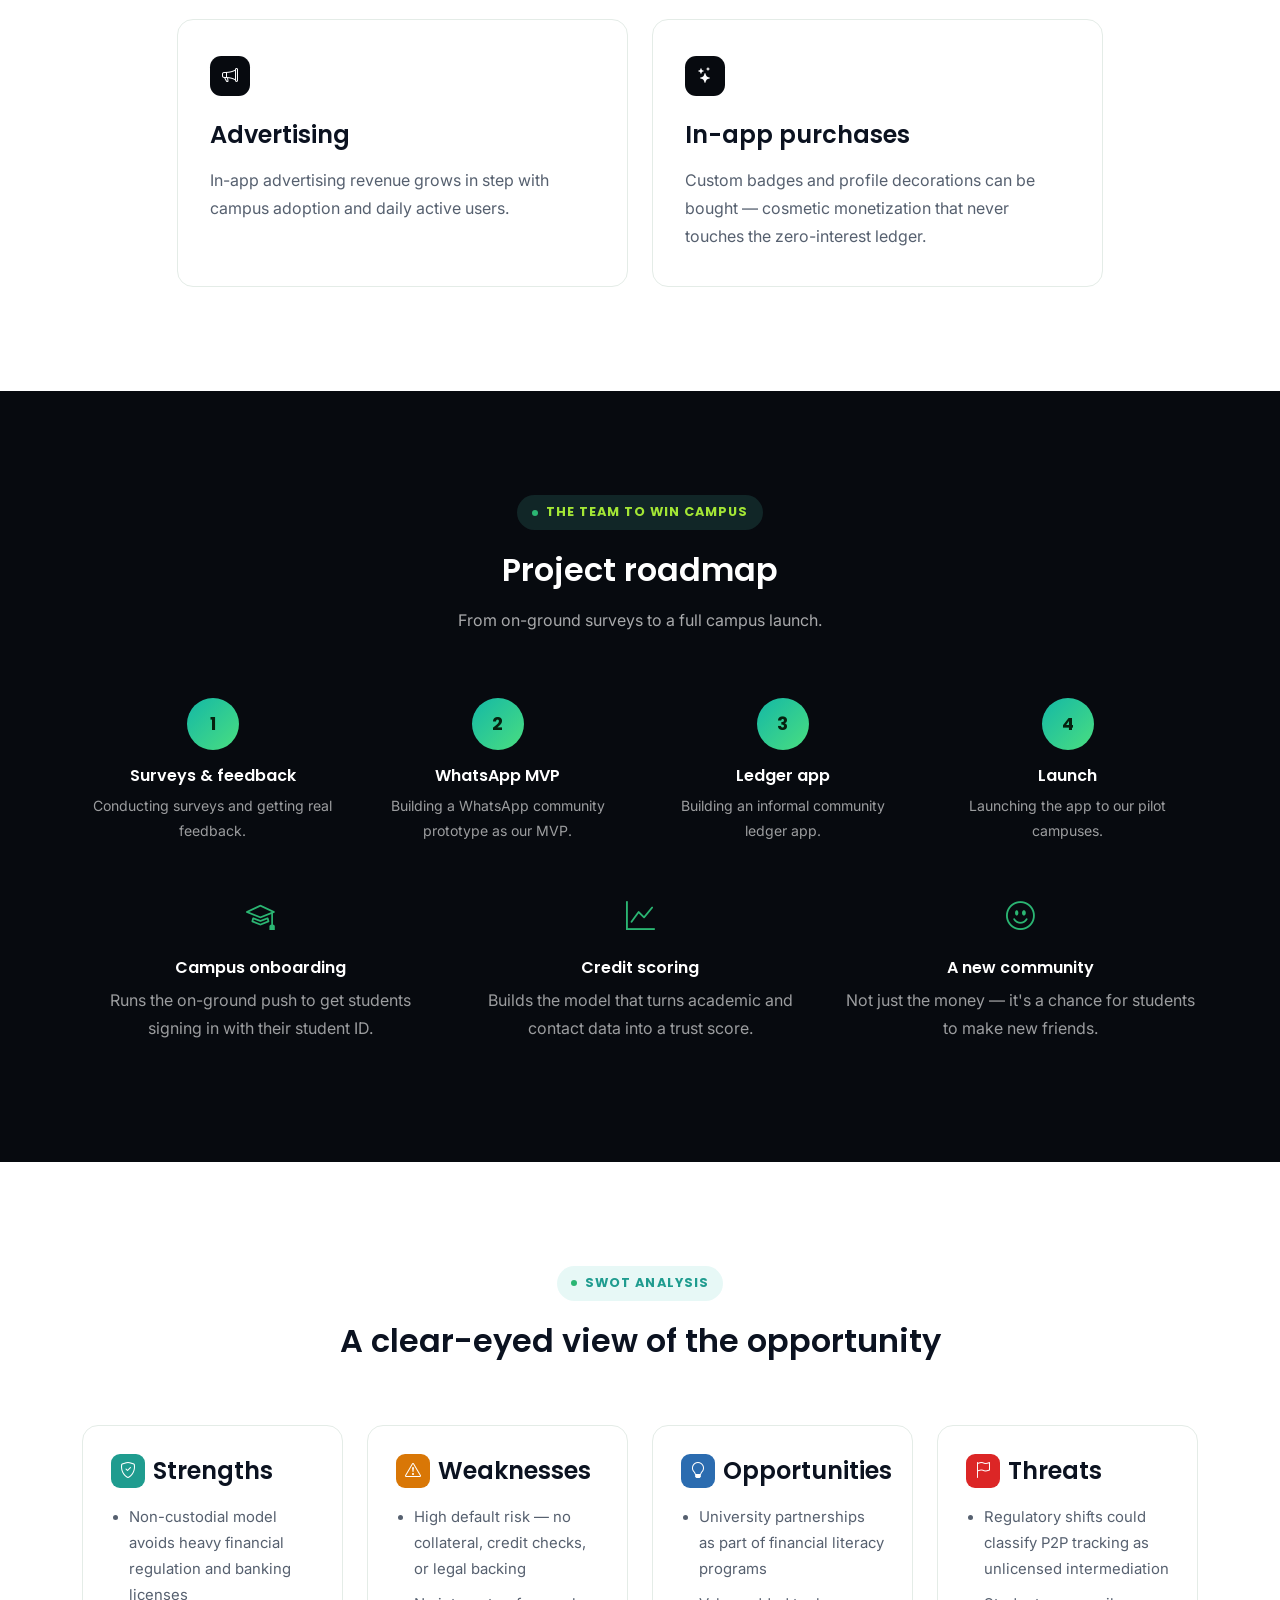
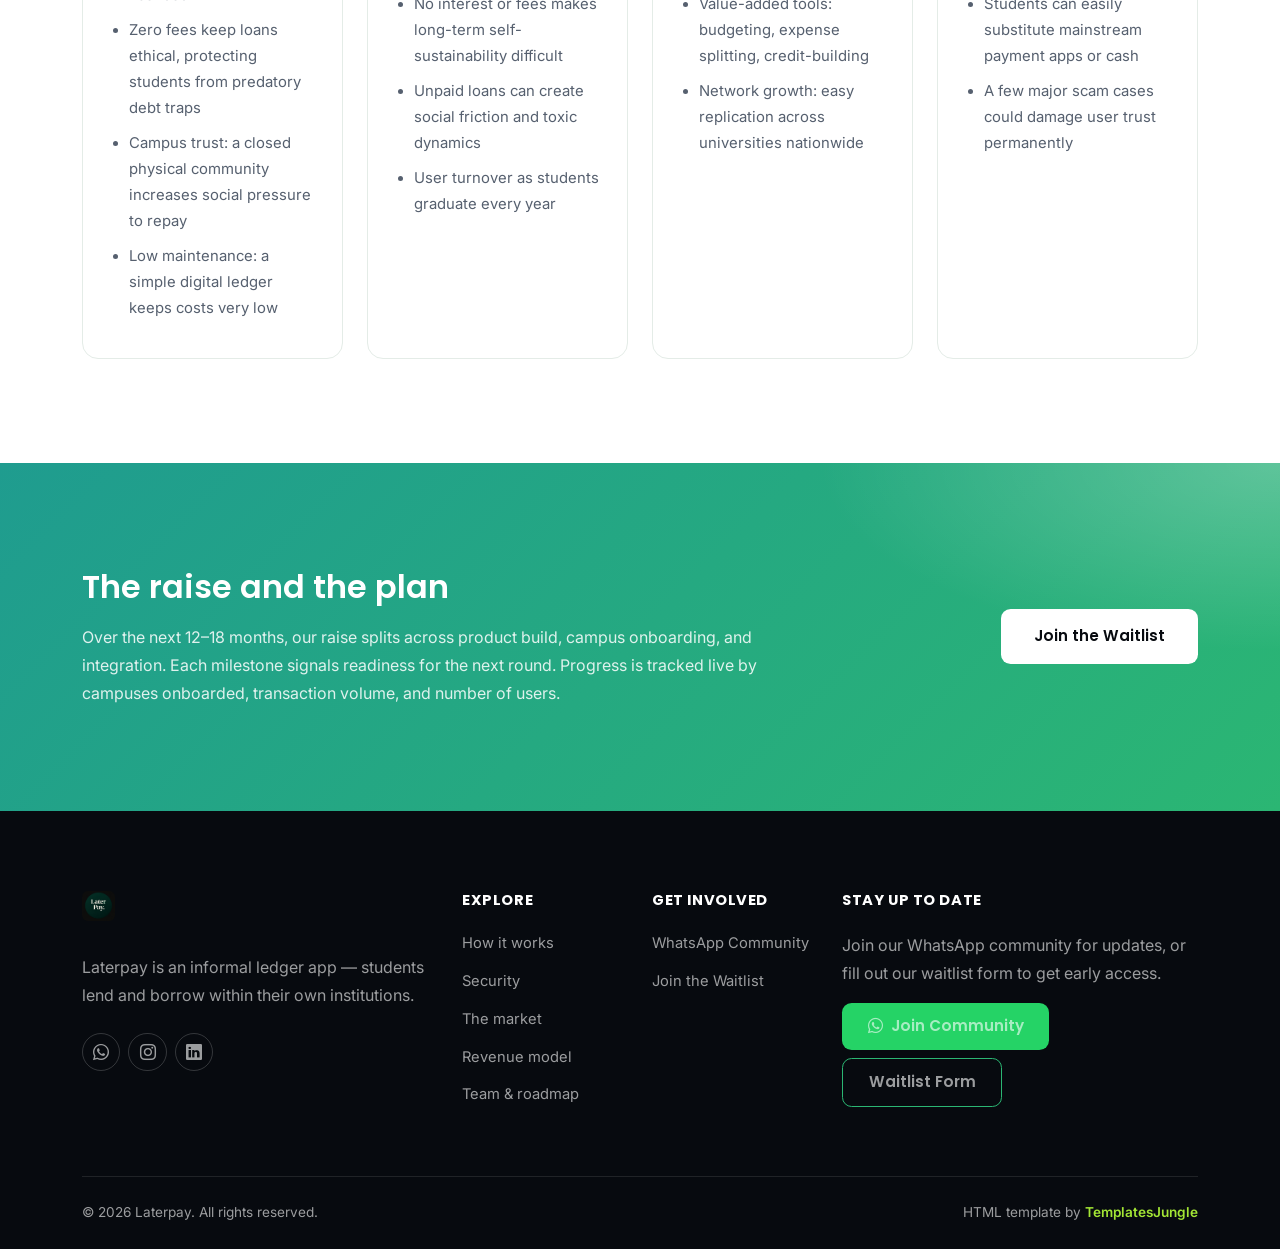
==== commit 2da8c435: "Update lender name from 'mpokket' to 'XYZ'" ====
--- a/index.html
+++ b/index.html
@@ -350,7 +350,7 @@
       </div>
       <div class="col-lg-5">
         <div class="compare-card compare-lose">
-          <span class="compare-badge">mpokket — a direct lender</span>
+          <span class="compare-badge">XYZ — a direct lender</span>
           <ul>
             <li><i class="bi bi-x-circle"></i> Charges higher interest and transaction fees</li>
             <li><i class="bi bi-x-circle"></i> One app, no peer network behind it</li>
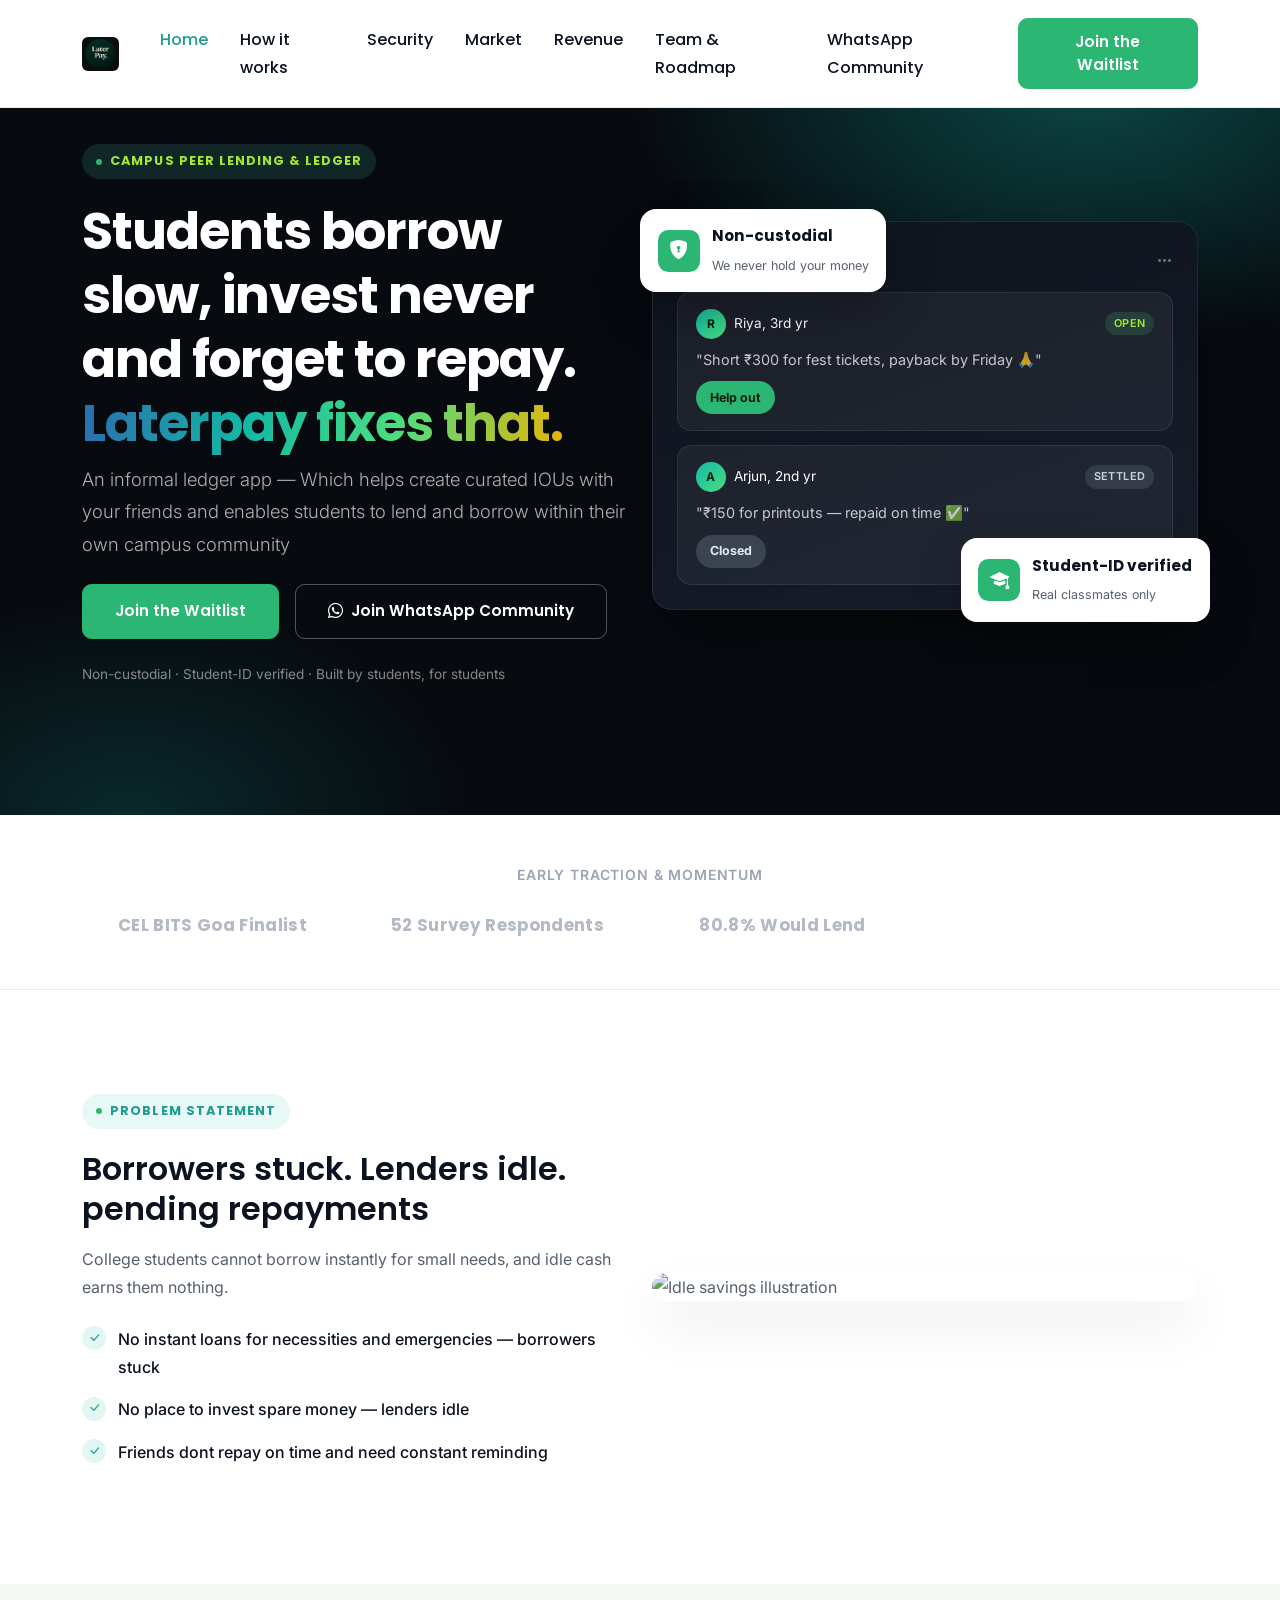
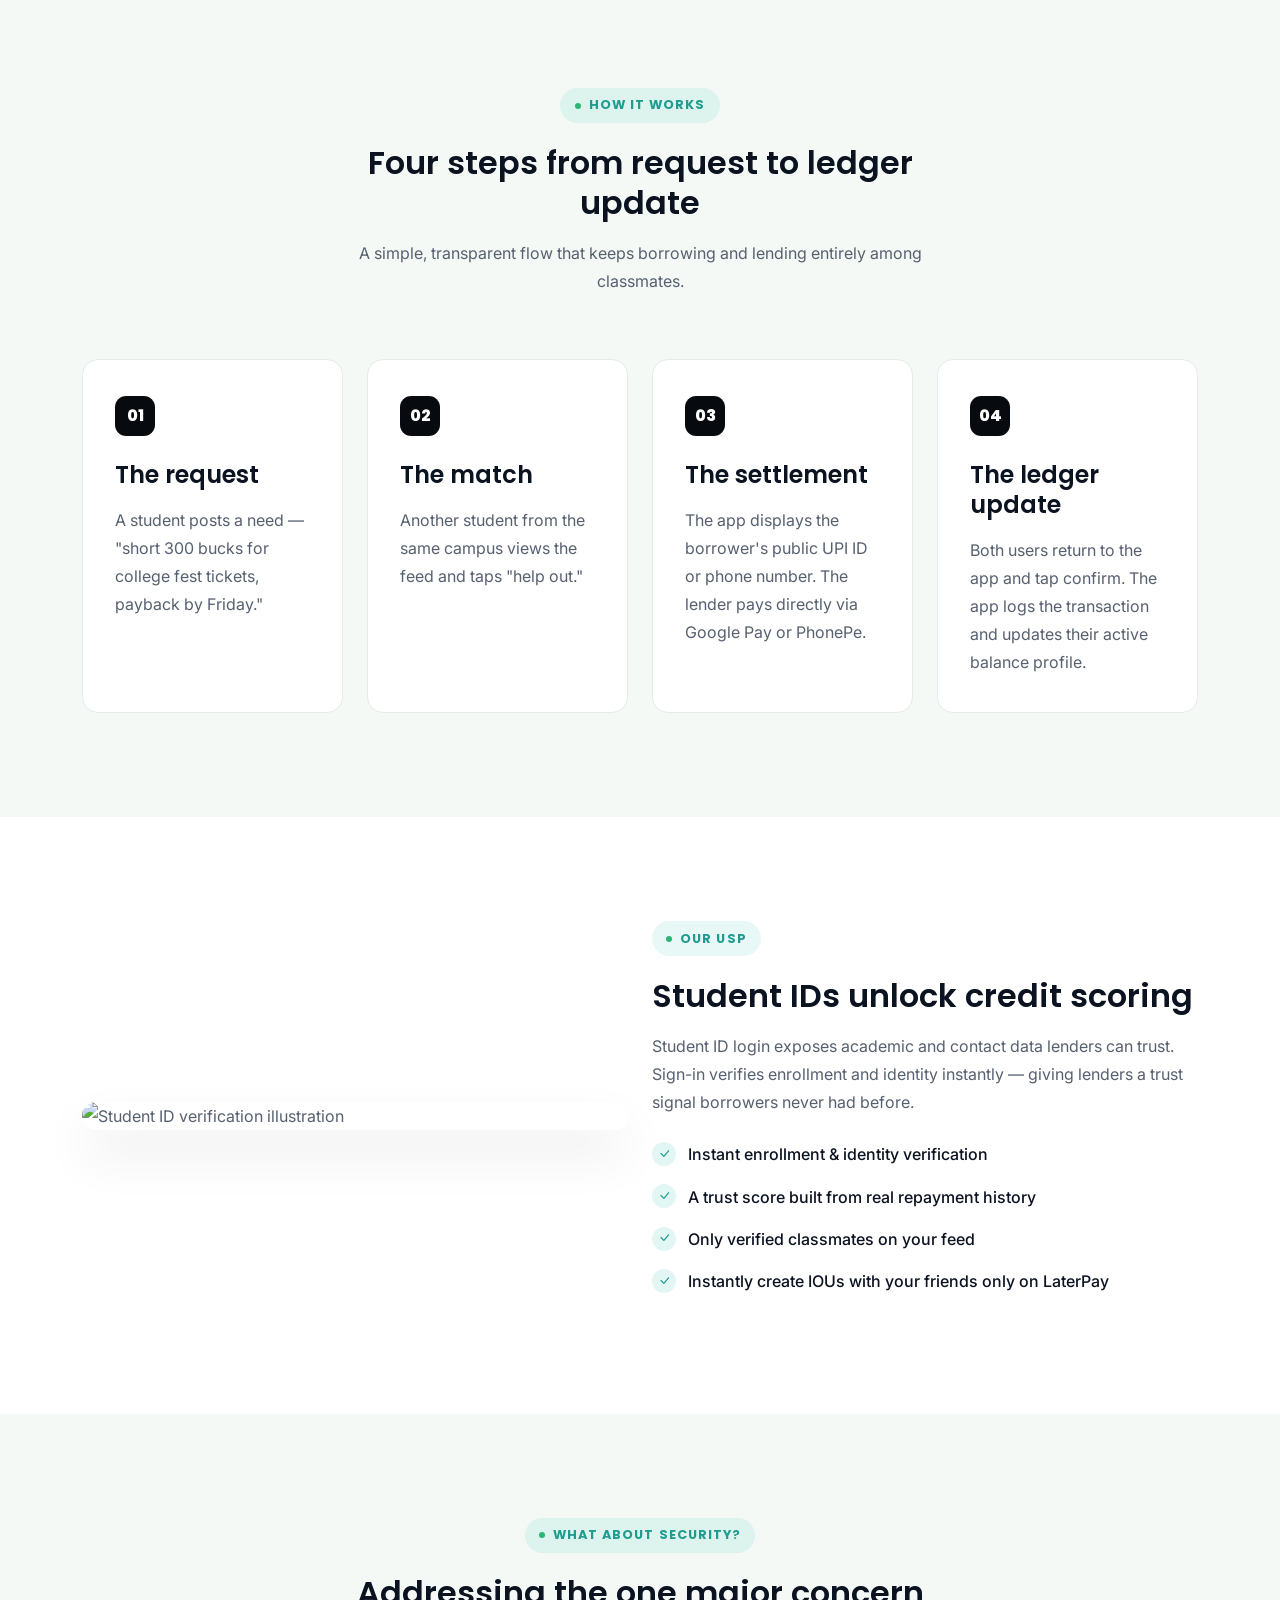
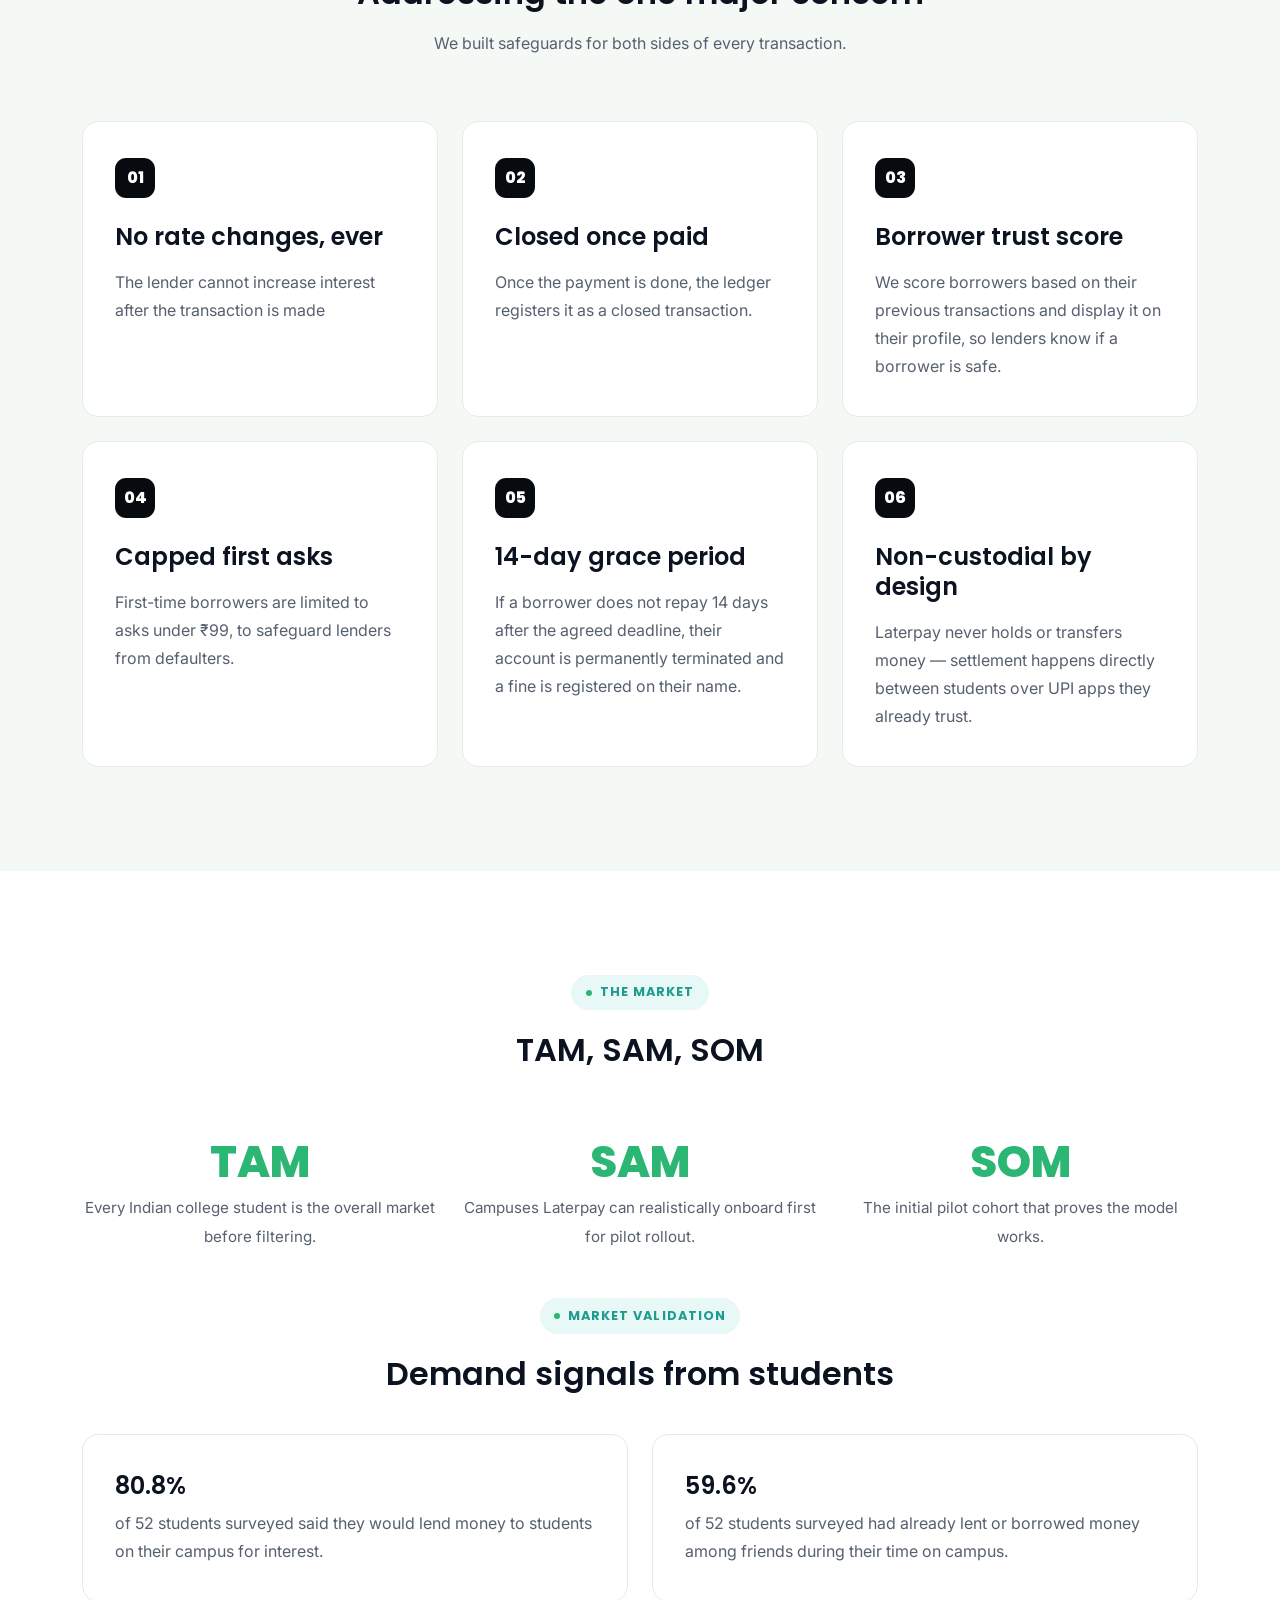
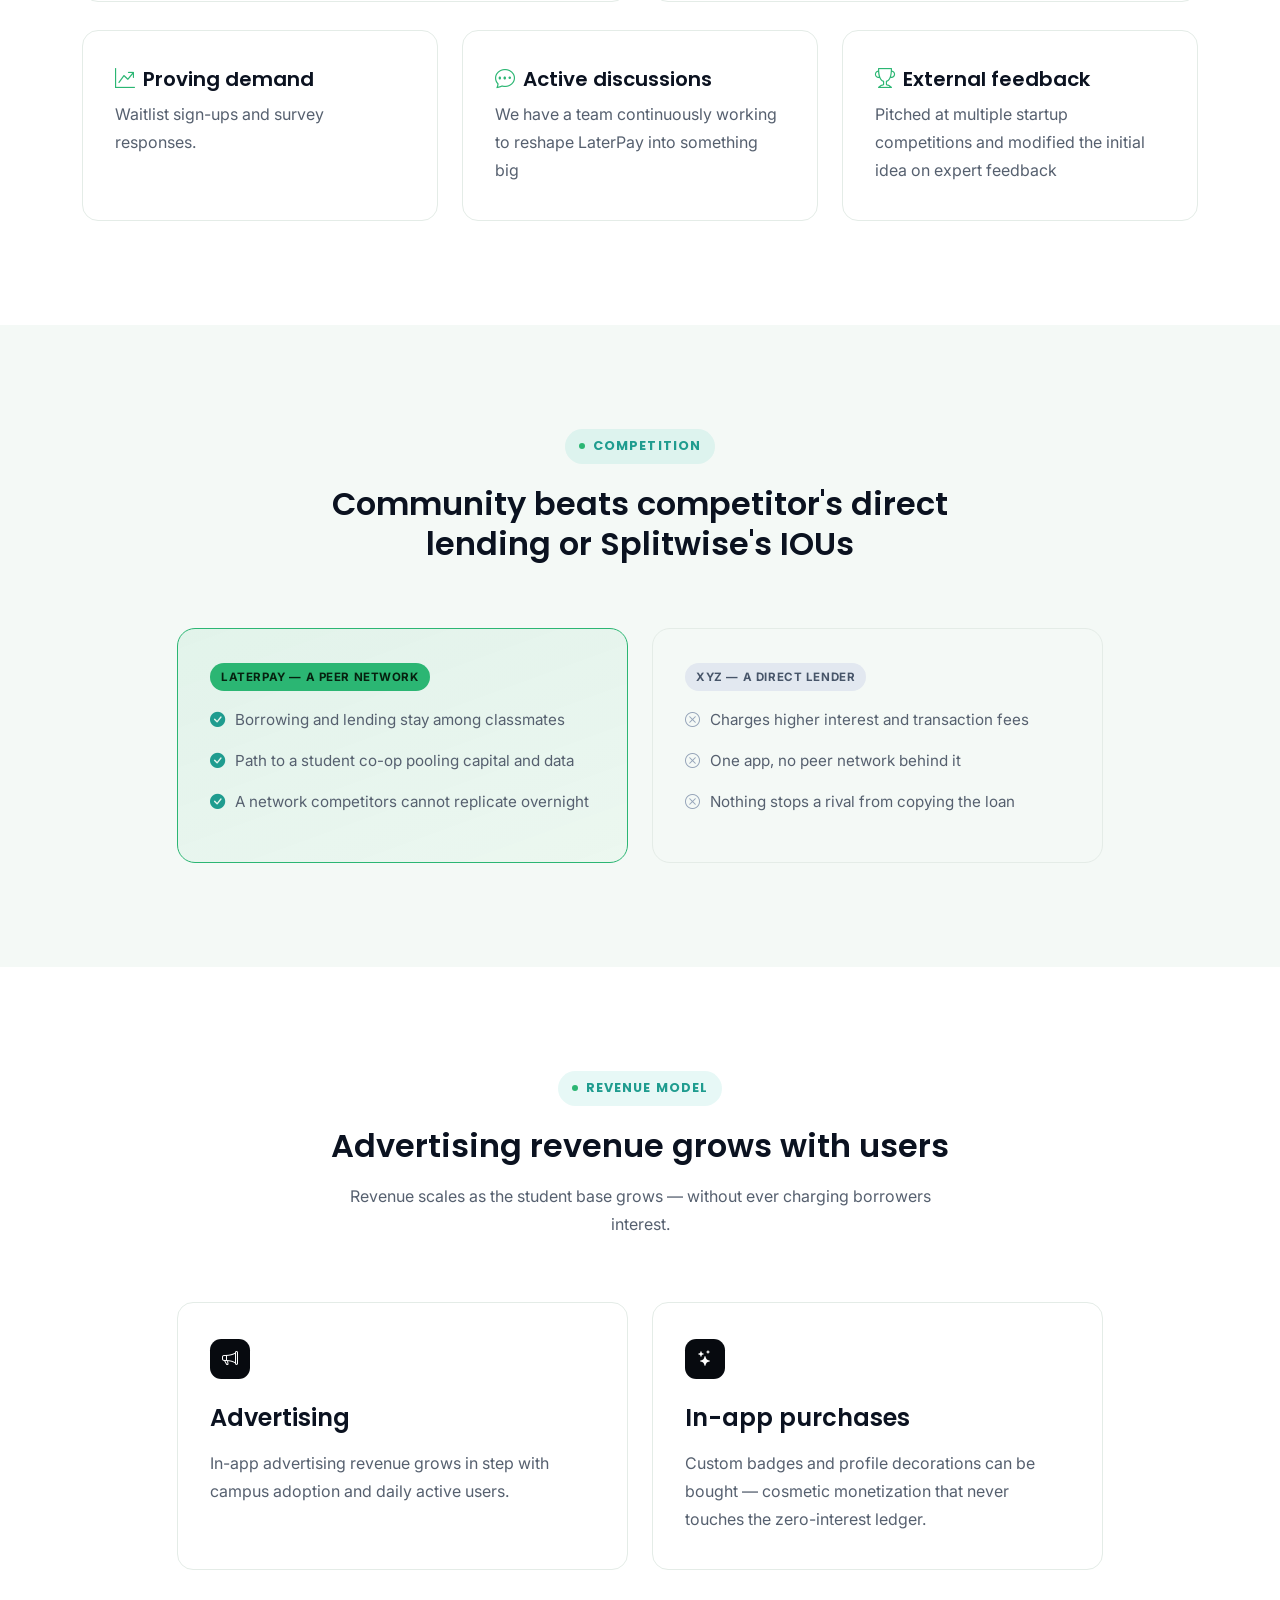
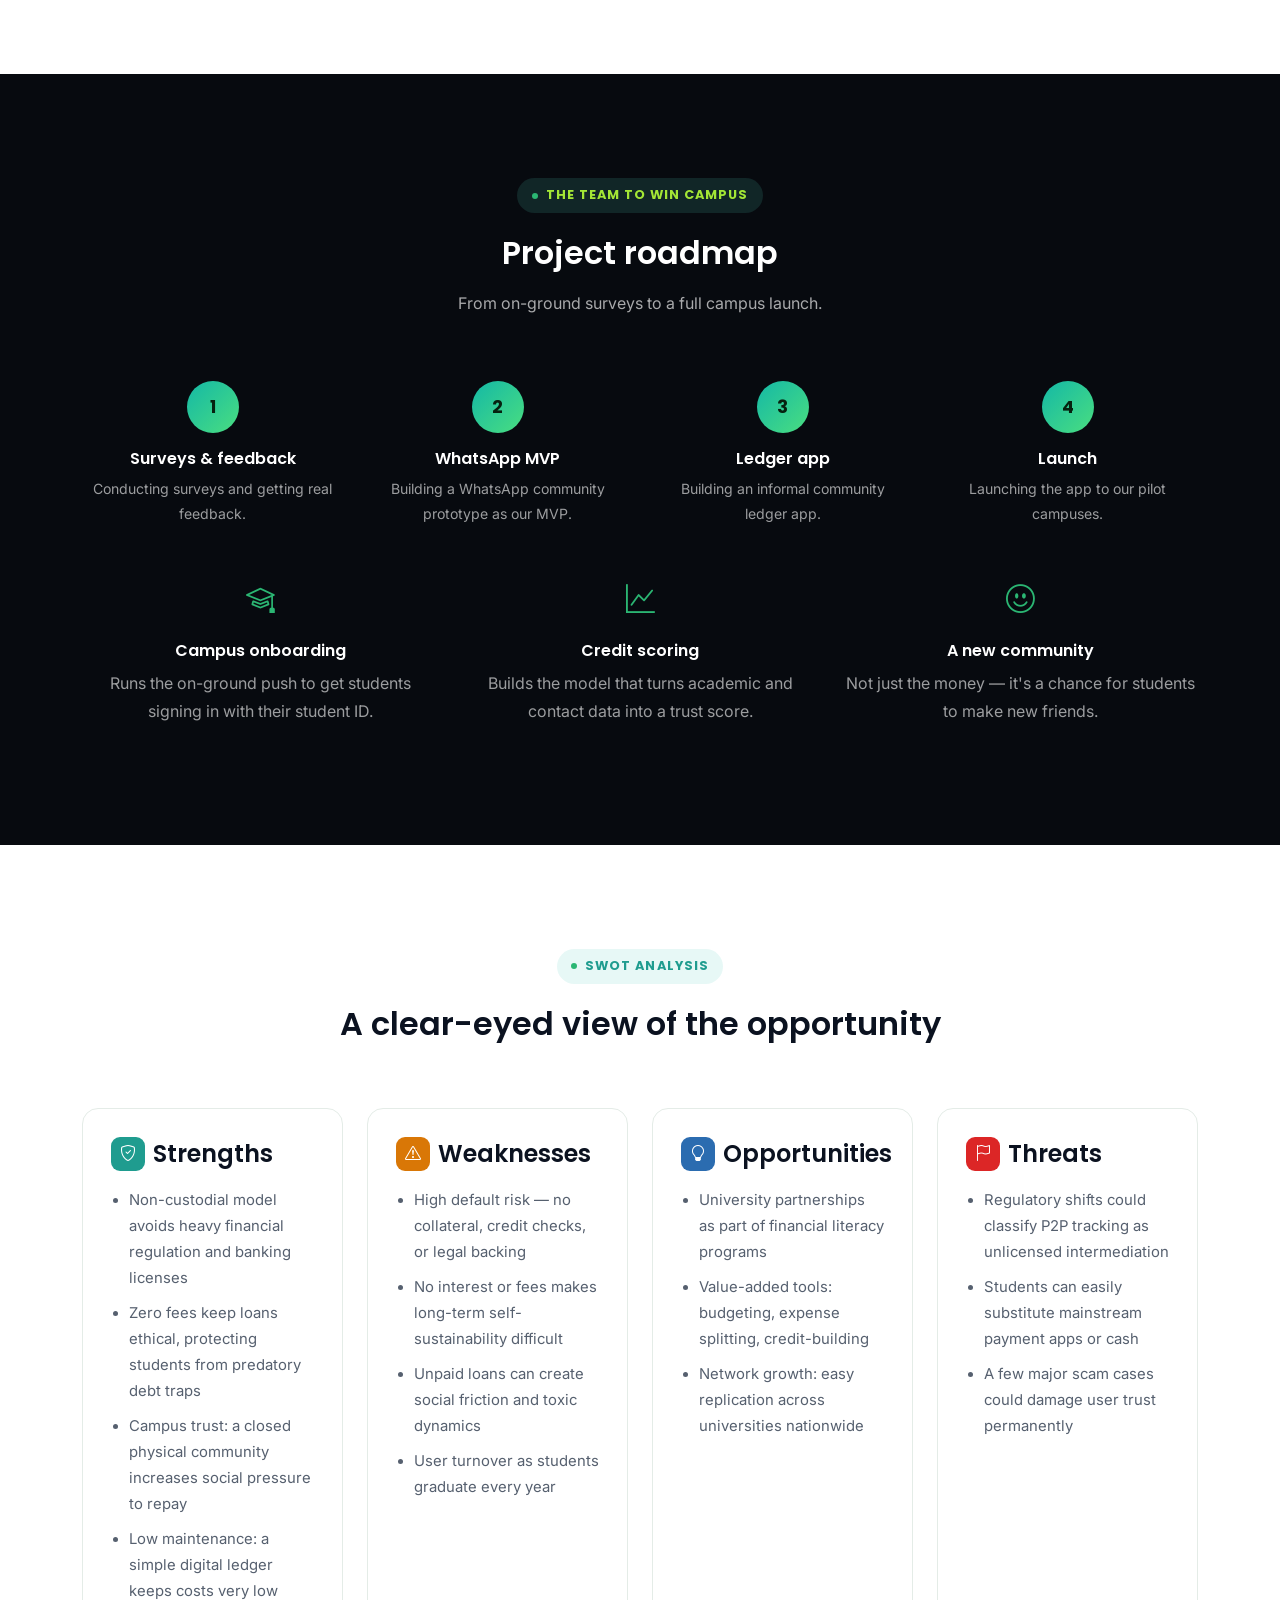
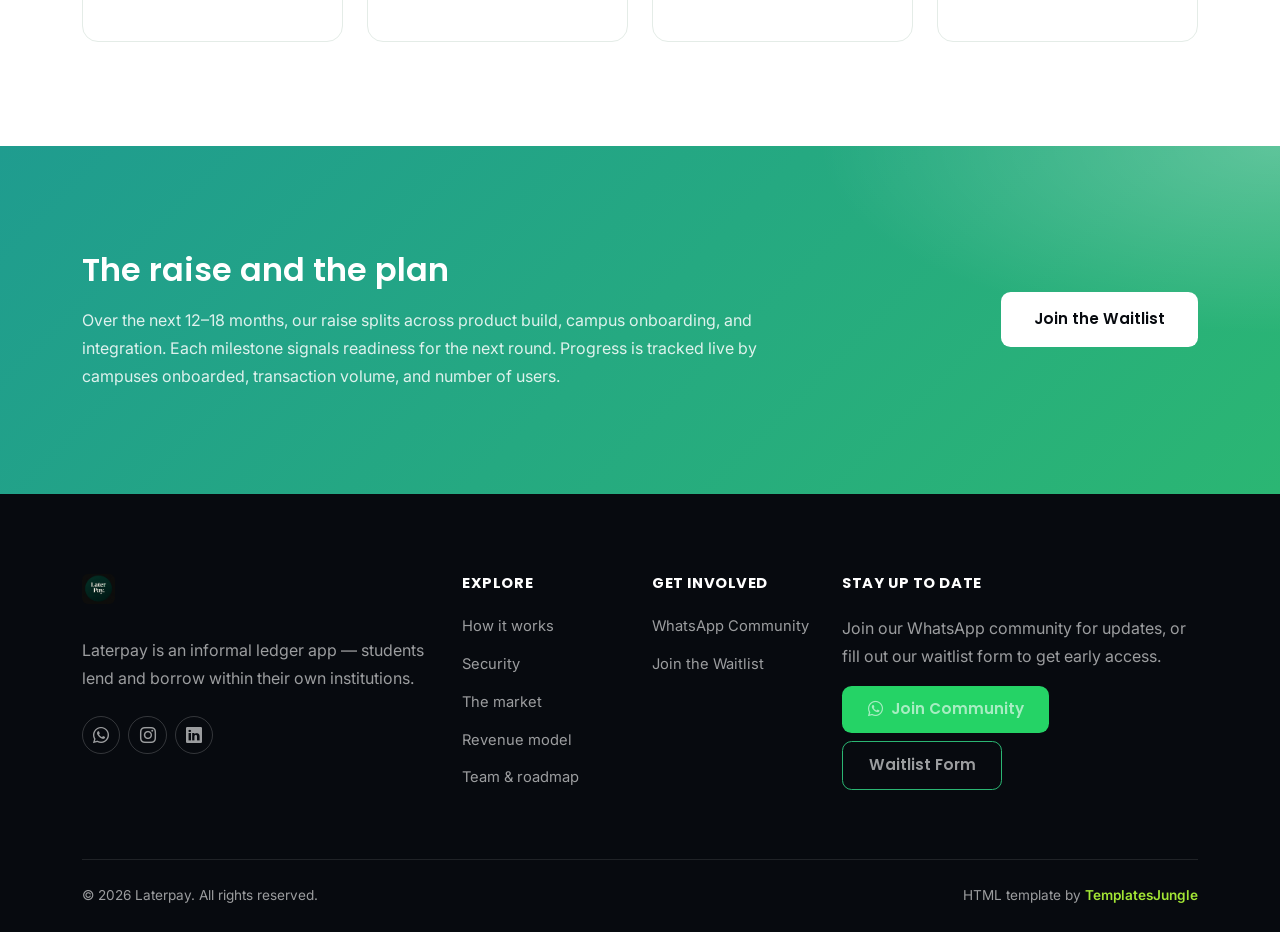
==== commit 16db3acd: "Replace images in index.html with new screenshots" ====
--- a/index.html
+++ b/index.html
@@ -124,7 +124,7 @@
       </div>
       <div class="col-lg-6">
         <div class="media-frame shadow-fluid">
-          <img src="assets/images/plant-3d.png" alt="Idle savings illustration">
+          <img src="assets/images/Screenshot 2026-09-08 223030.png" alt="Idle savings illustration">
         </div>
       </div>
     </div>
@@ -180,7 +180,7 @@
     <div class="row align-items-center gy-5">
       <div class="col-lg-6">
         <div class="media-frame shadow-fluid">
-          <img src="assets/images/security-lock-3d.png" alt="Student ID verification illustration">
+          <img src="assets/images/Screenshot 2026-09-08 223030.png" alt="Student ID verification illustration">
         </div>
       </div>
       <div class="col-lg-6">
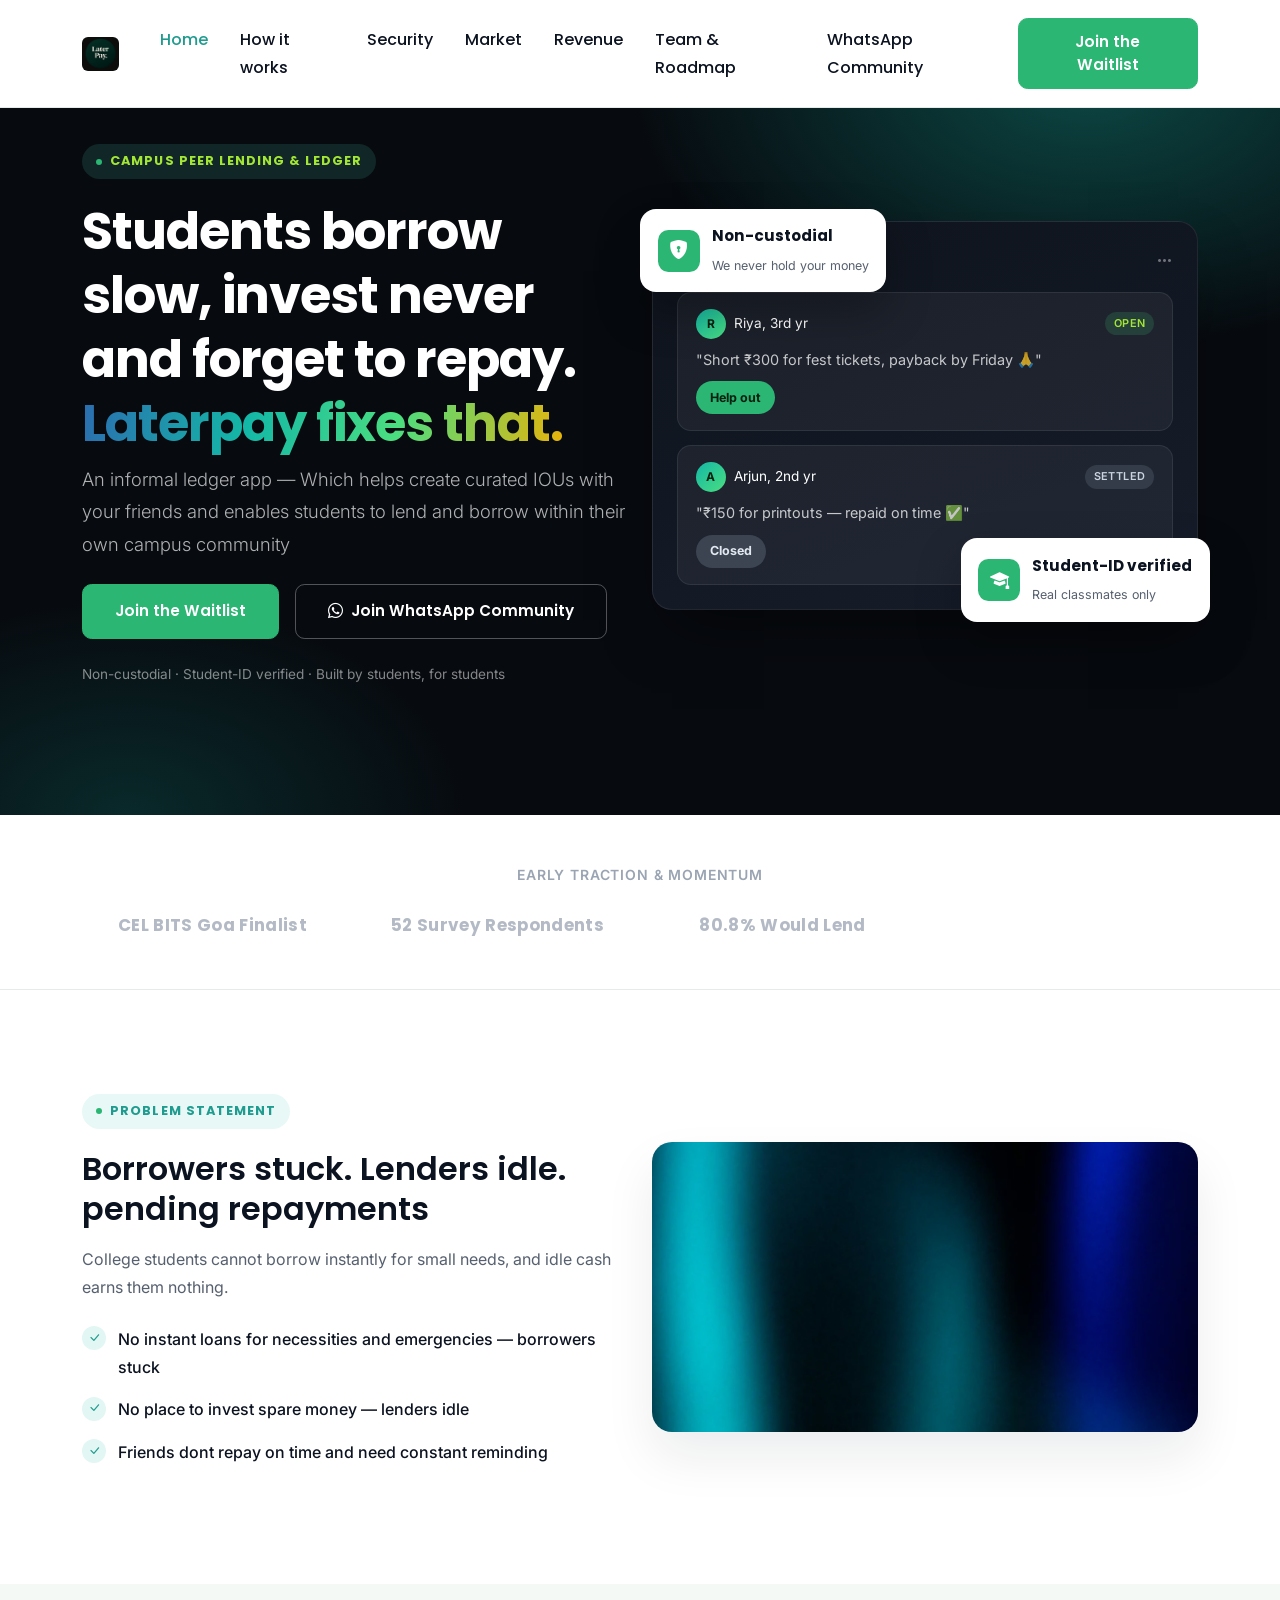
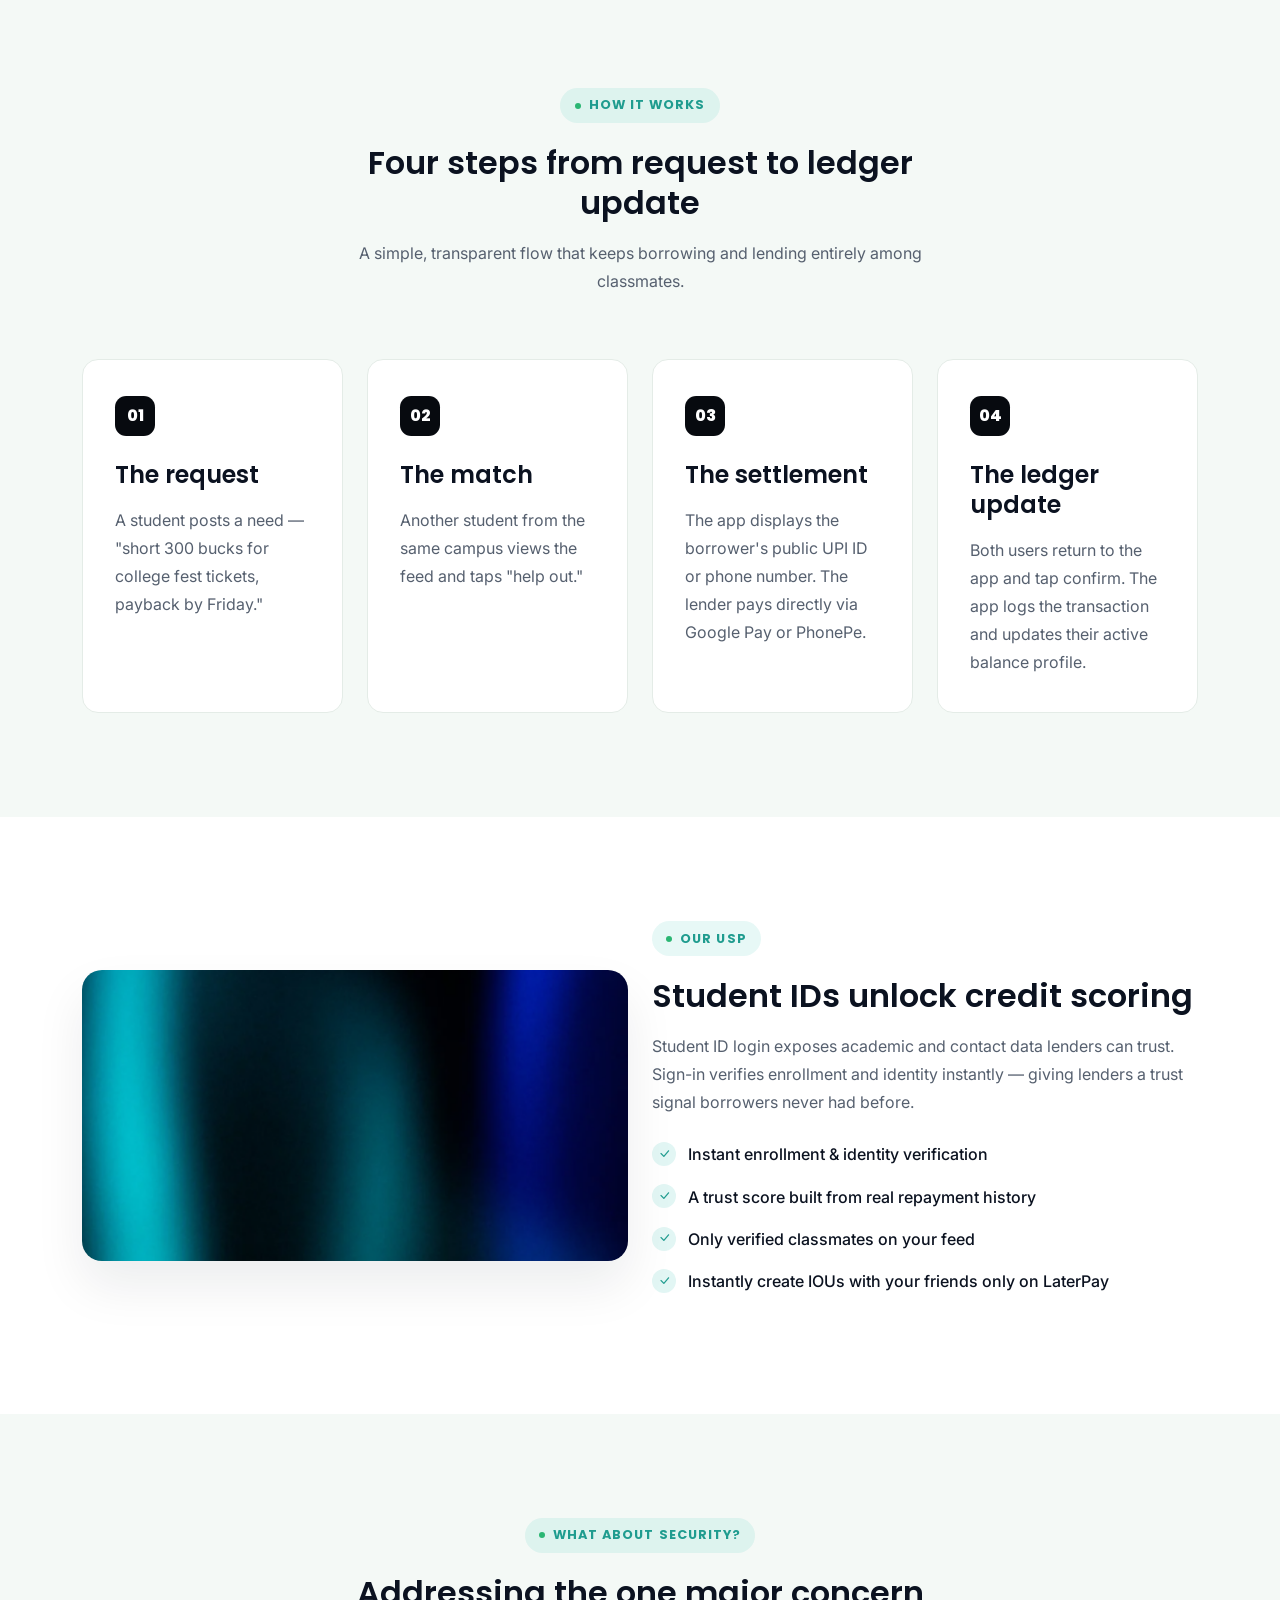
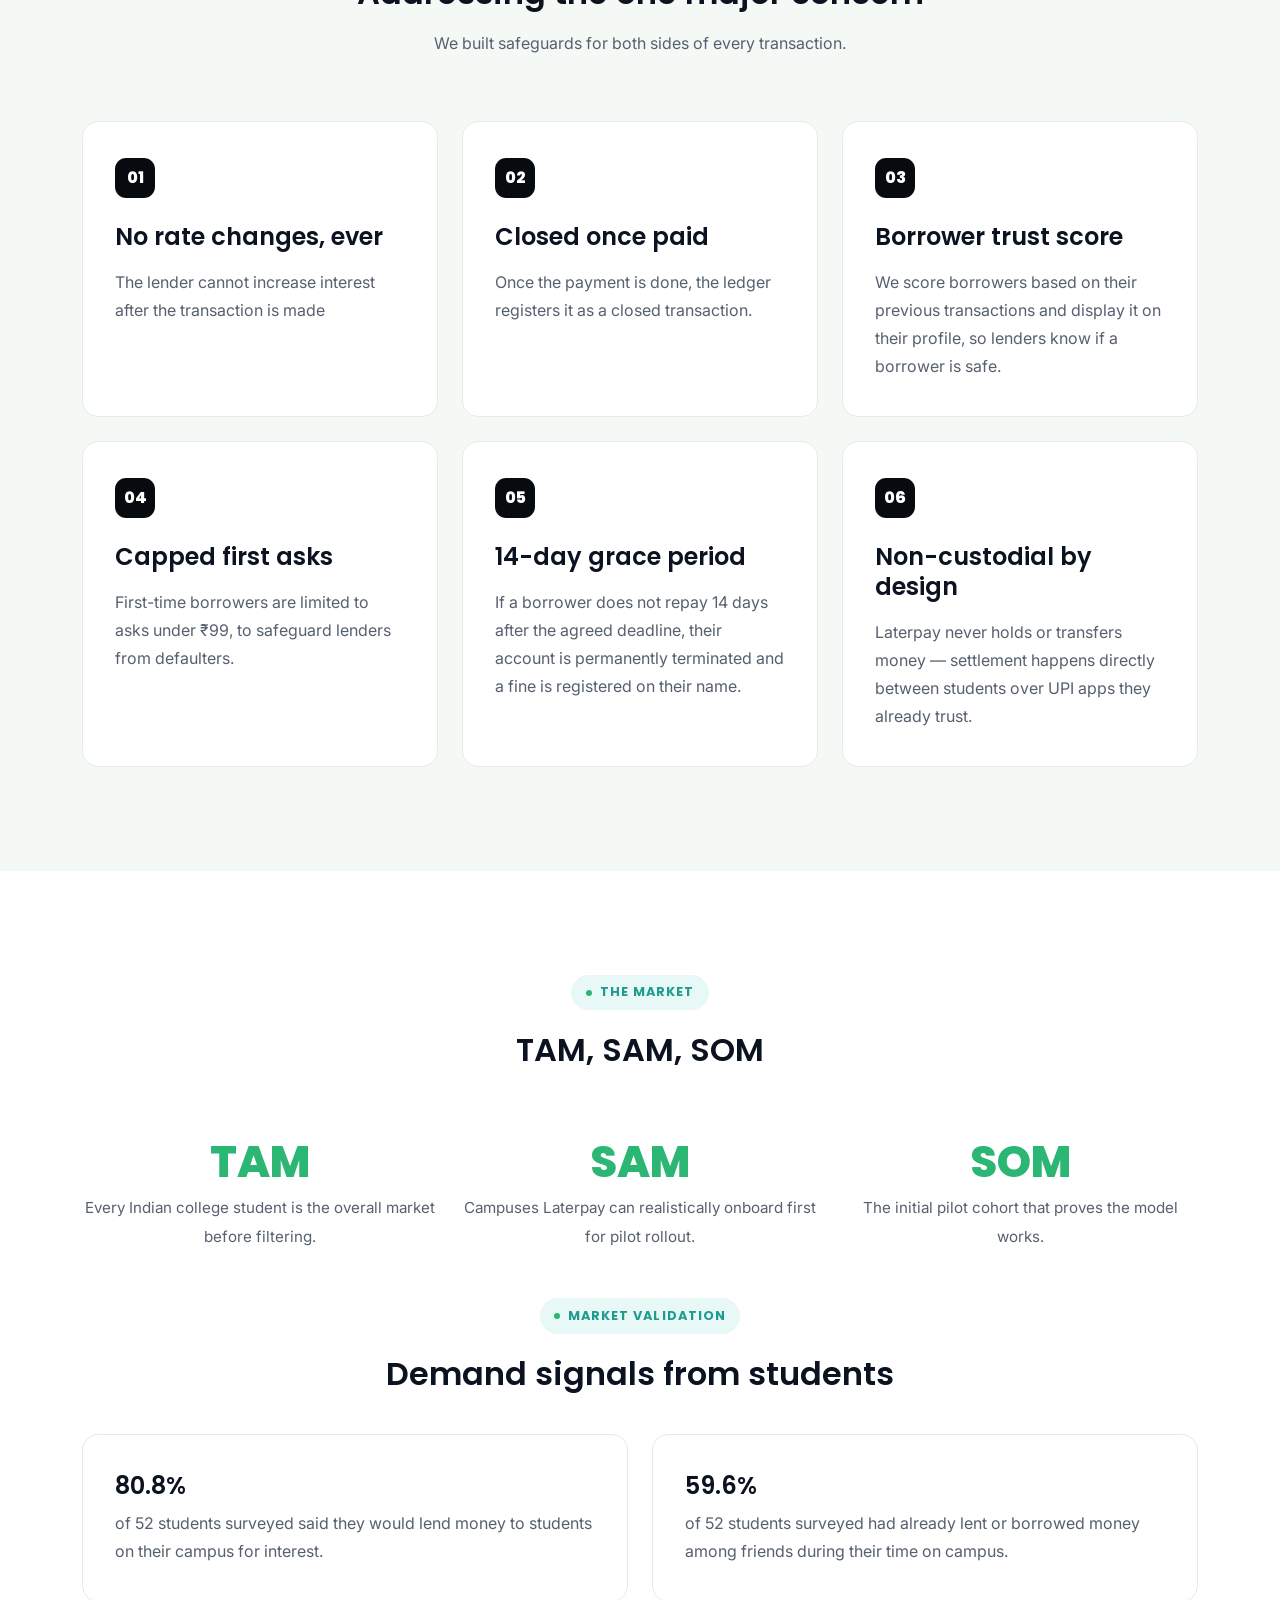
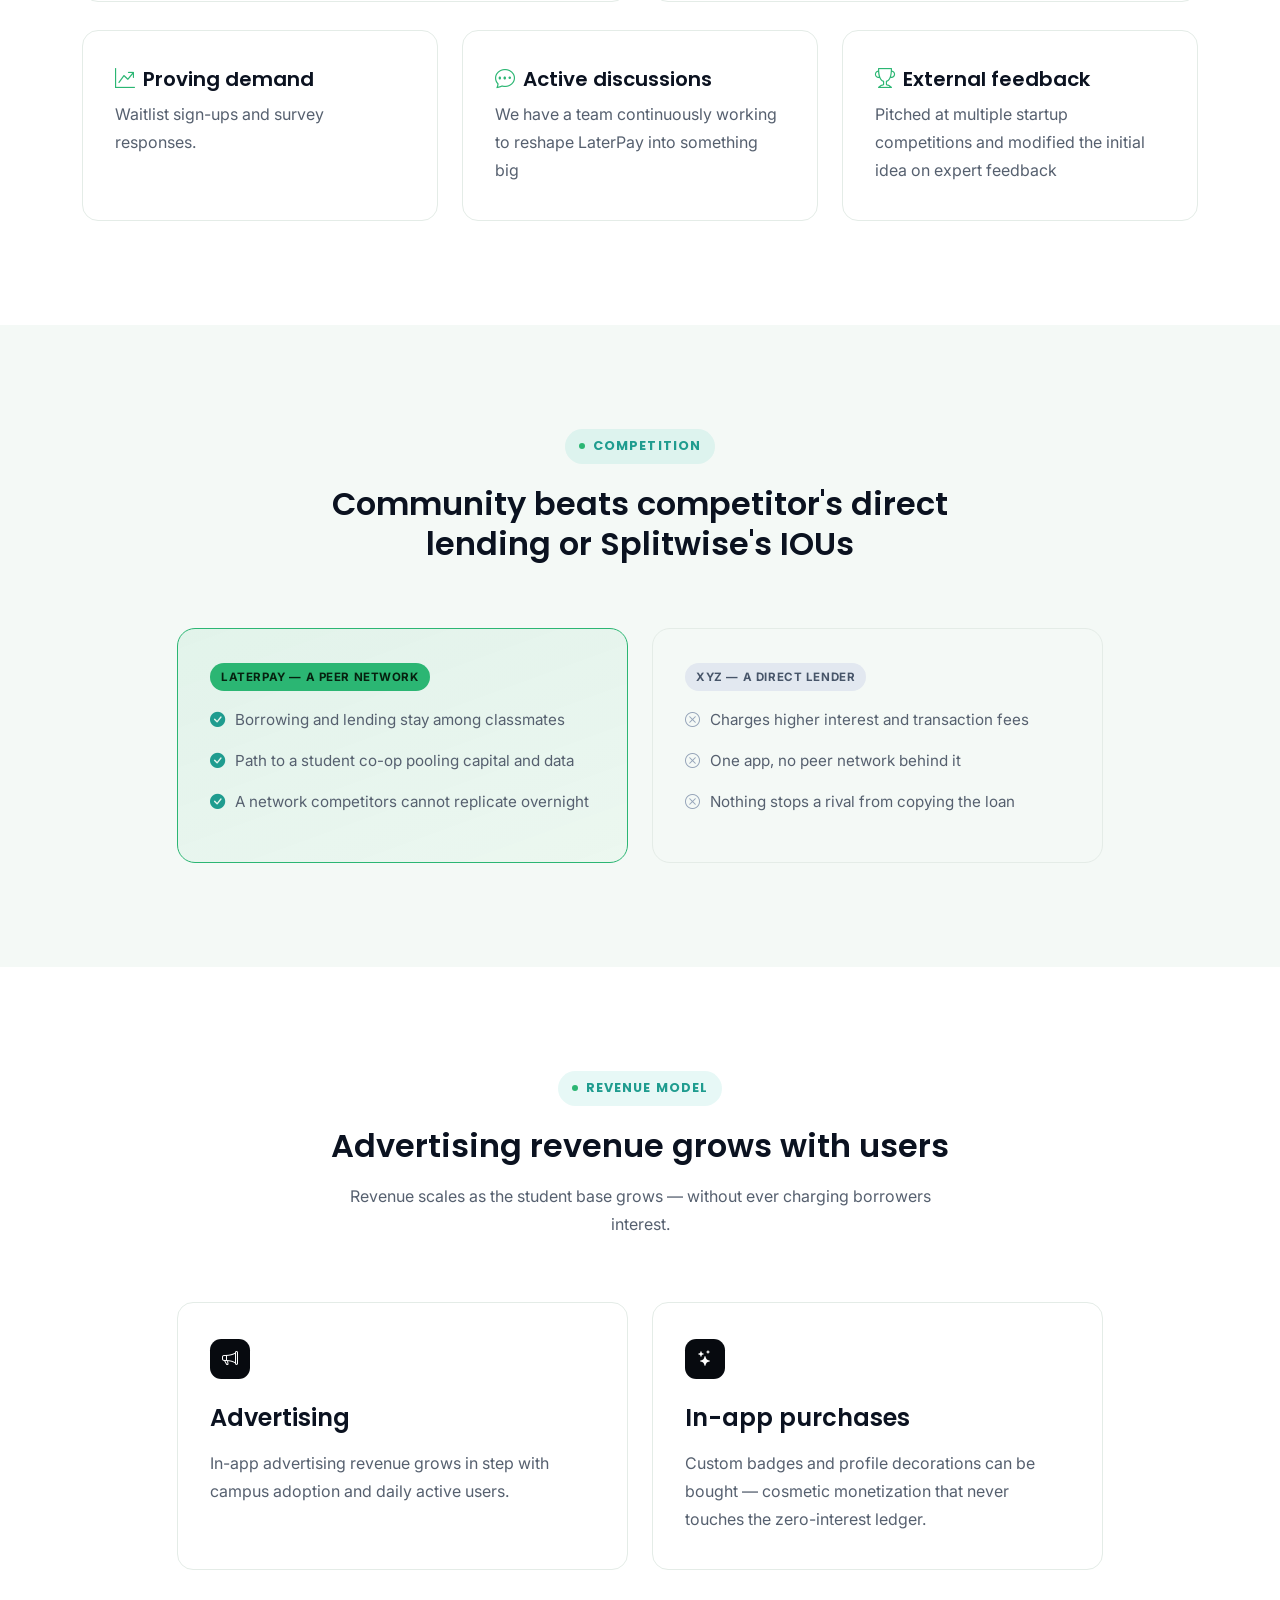
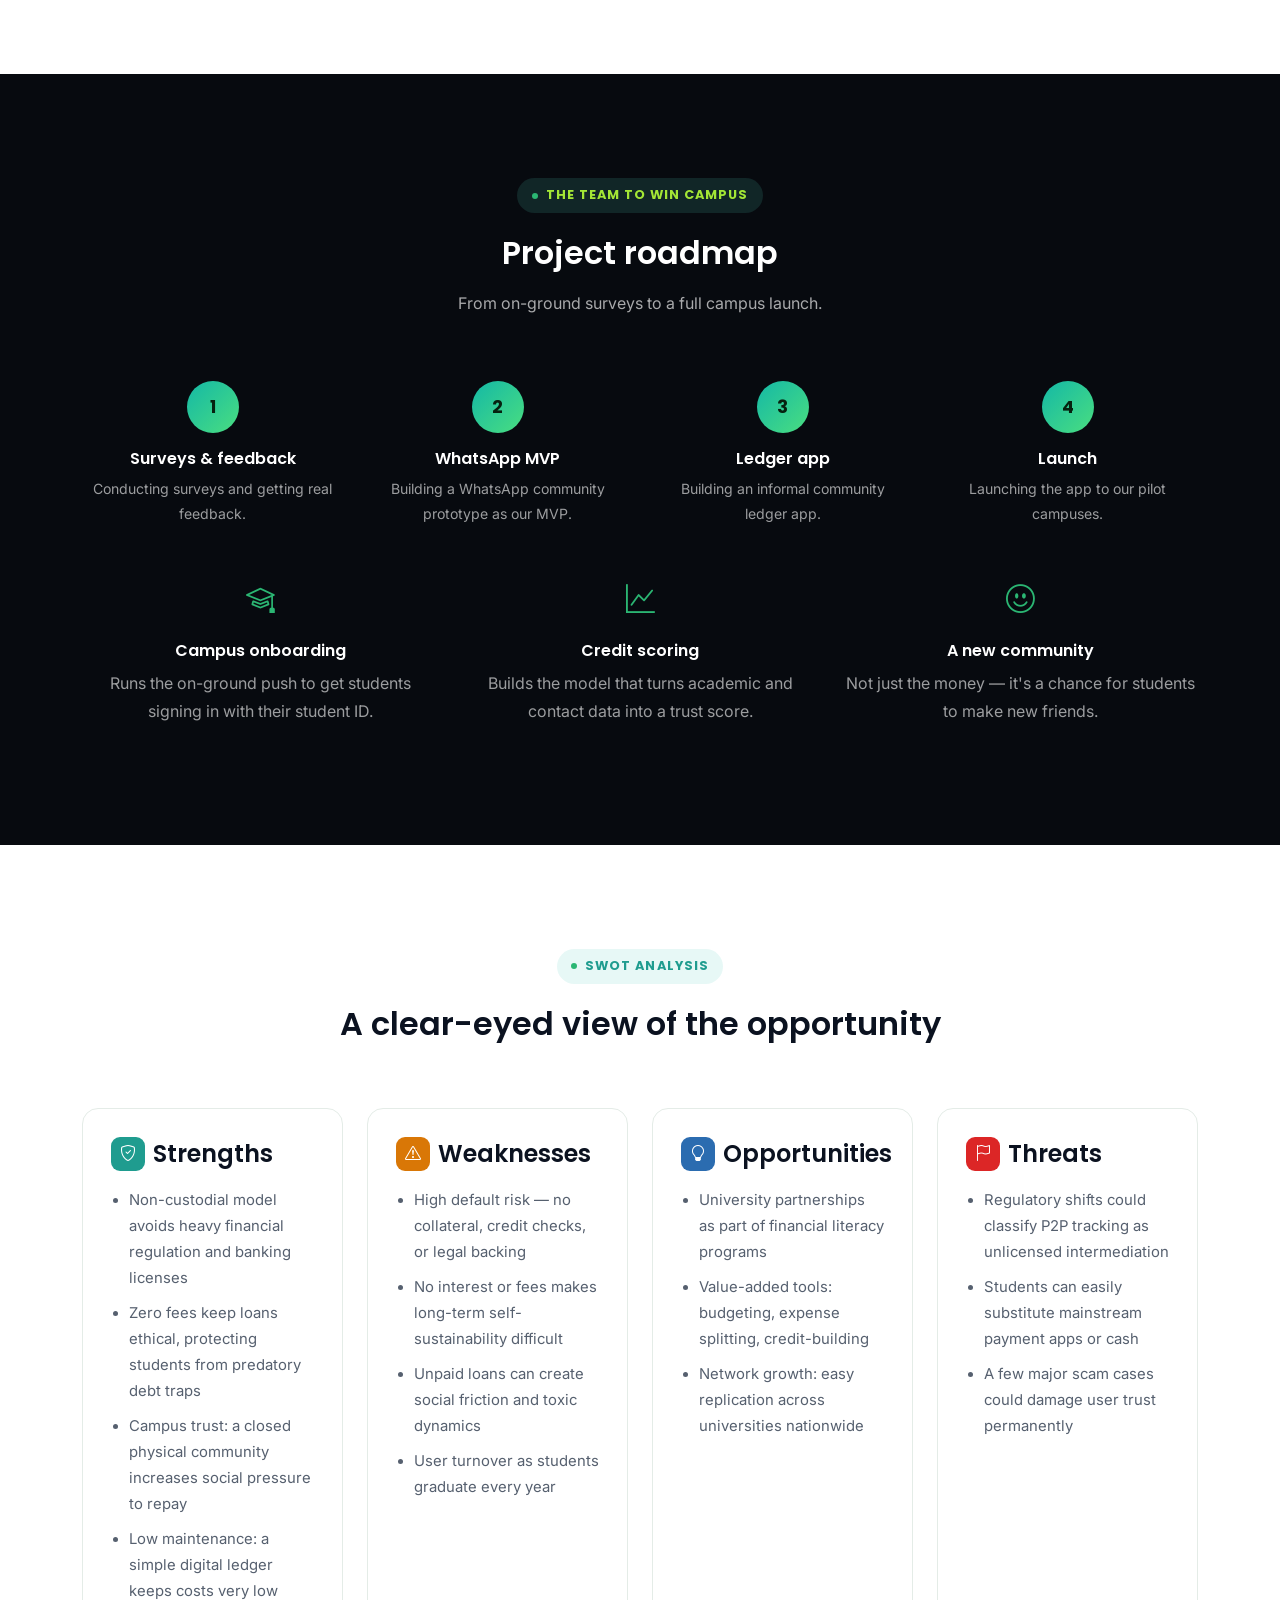
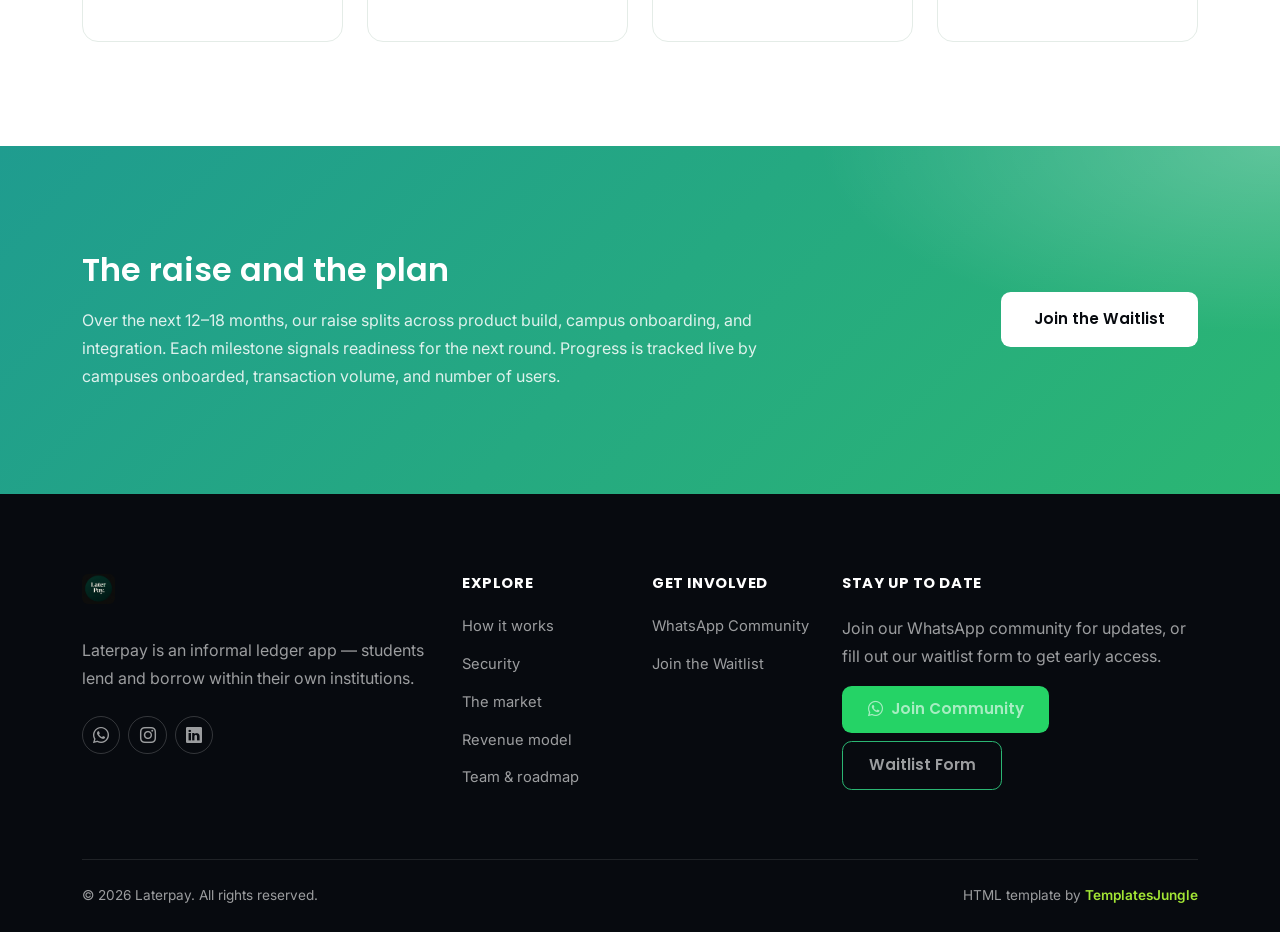
==== commit 1656bb9c: "Update image source paths in index.html" ====
--- a/index.html
+++ b/index.html
@@ -124,7 +124,7 @@
       </div>
       <div class="col-lg-6">
         <div class="media-frame shadow-fluid">
-          <img src="assets/images/Screenshot 2026-09-08 223030.png" alt="Idle savings illustration">
+          <img src="Screenshot 2026-09-08 223030.png" alt="Idle savings illustration">
         </div>
       </div>
     </div>
@@ -180,7 +180,7 @@
     <div class="row align-items-center gy-5">
       <div class="col-lg-6">
         <div class="media-frame shadow-fluid">
-          <img src="assets/images/Screenshot 2026-09-08 223030.png" alt="Student ID verification illustration">
+          <img src="Screenshot 2026-09-08 223030.png" alt="Student ID verification illustration">
         </div>
       </div>
       <div class="col-lg-6">
